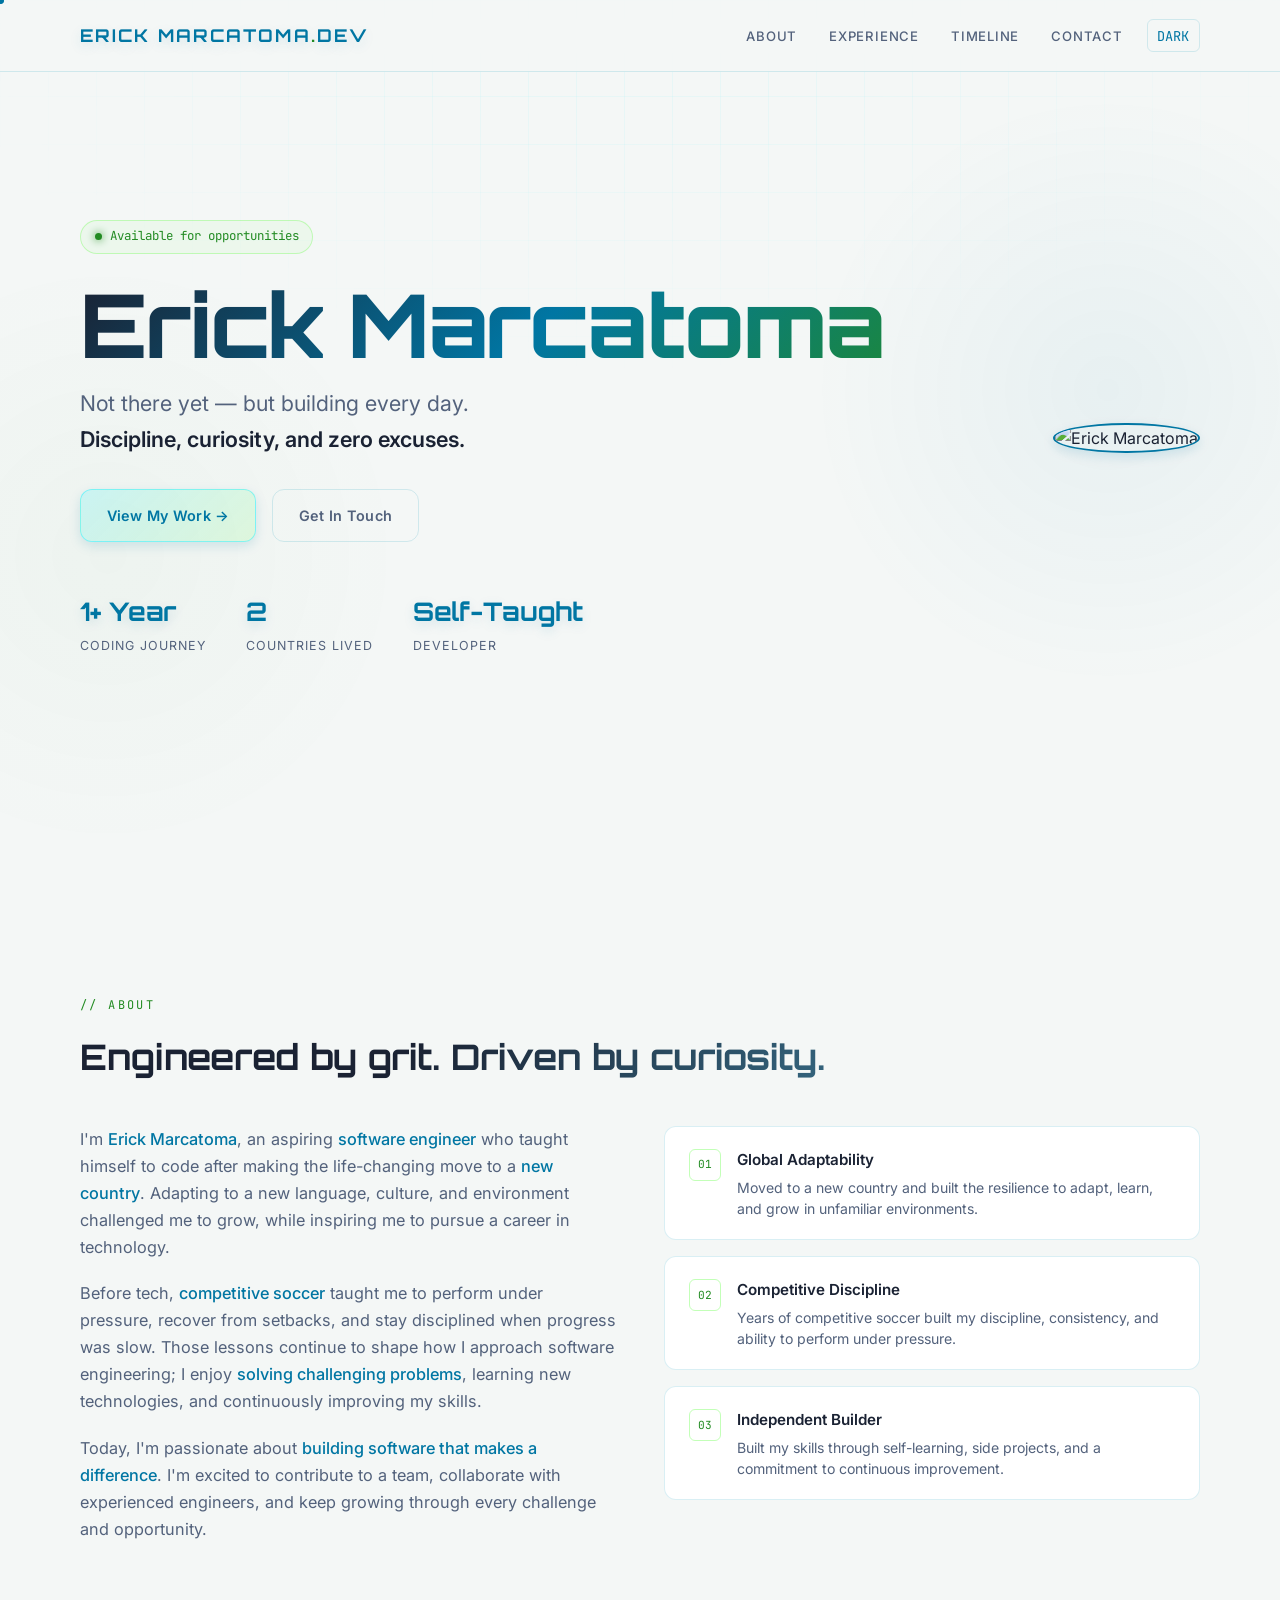
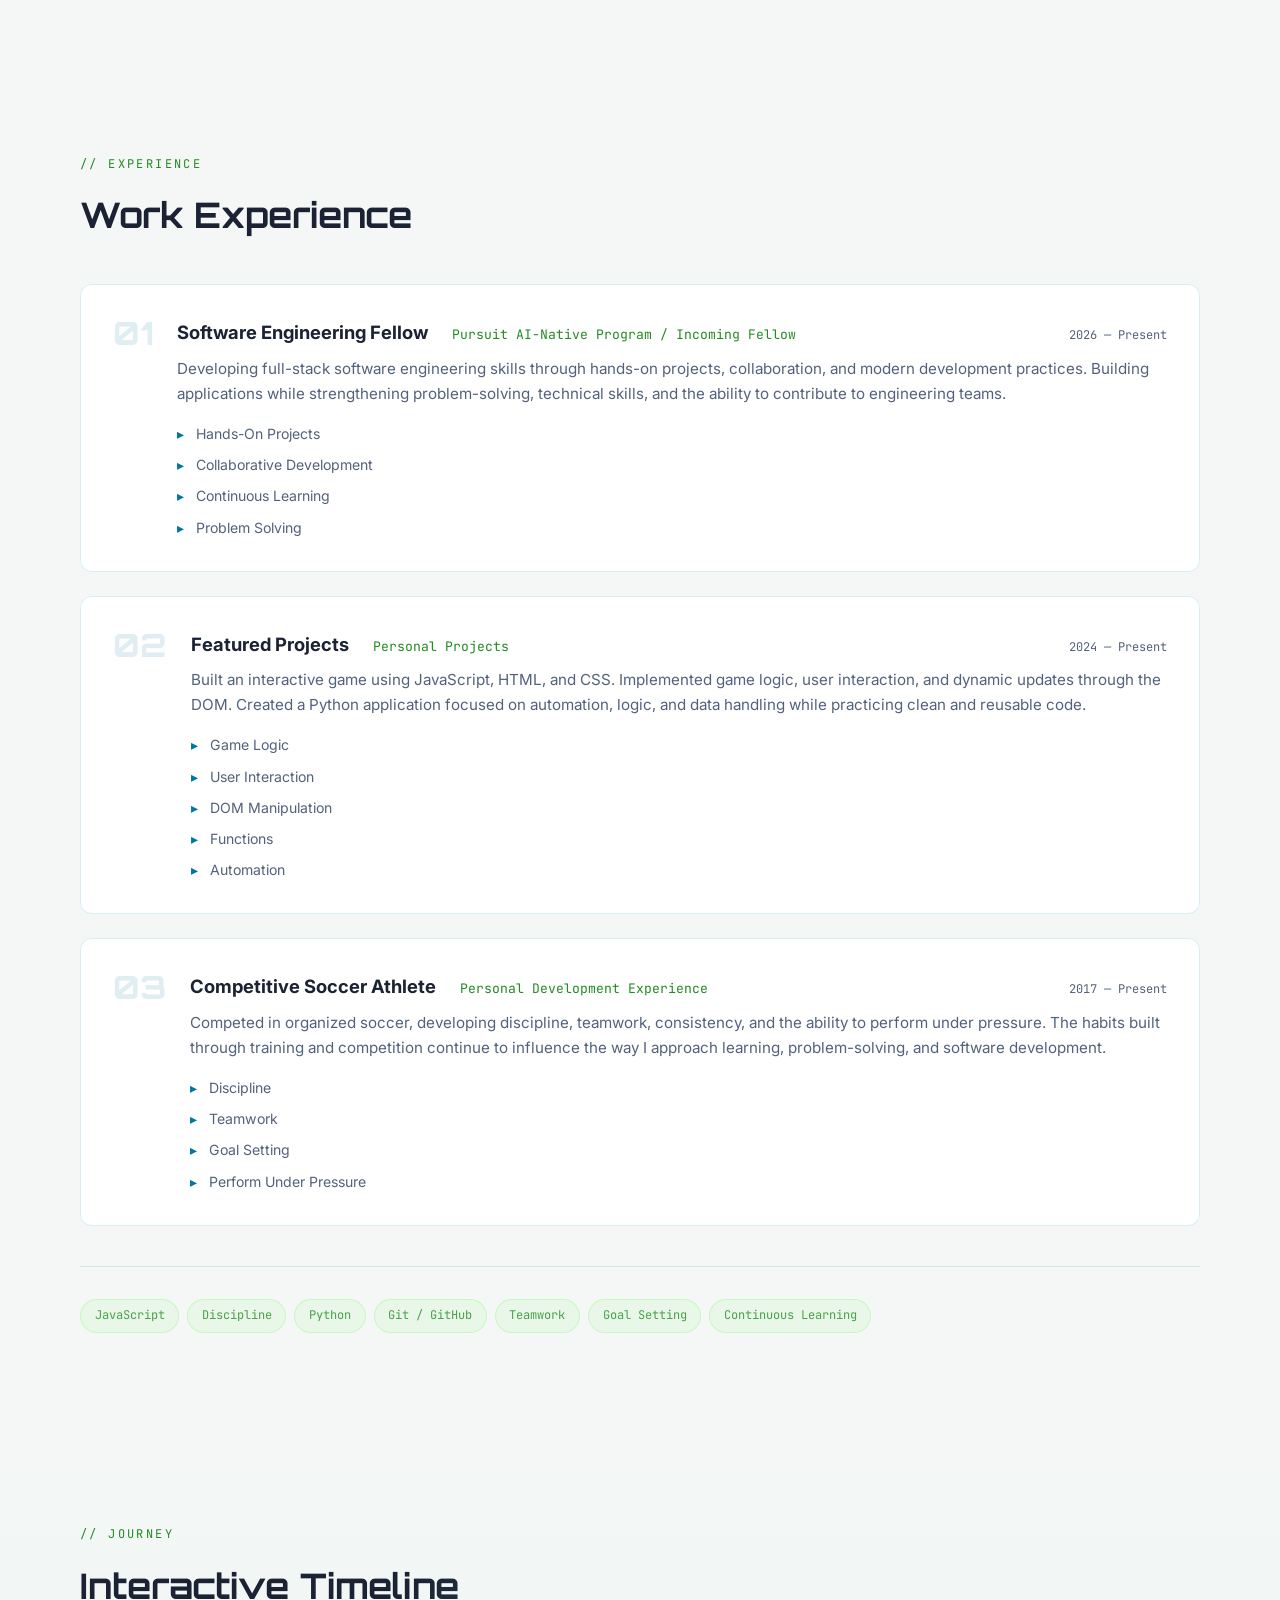
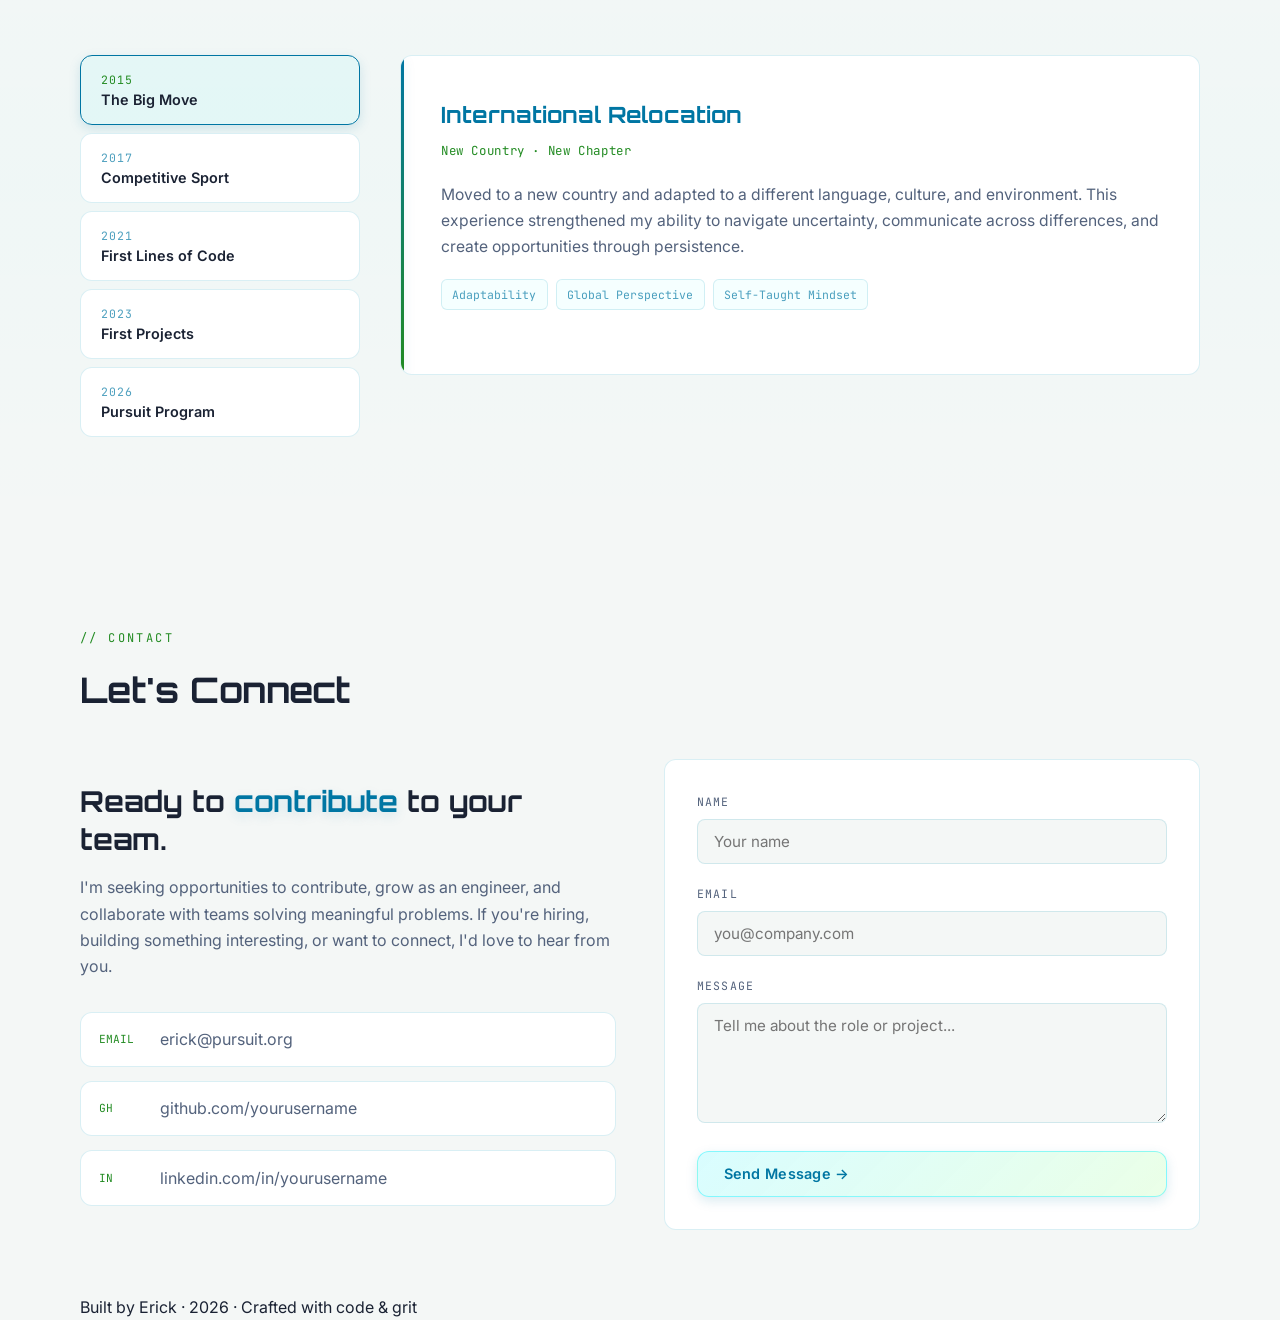
==== index.html @ 4af1c87d "rename to index.html" ====
<!DOCTYPE html>
<html lang="en">
<head>
  <meta charset="UTF-8" />
  <meta name="viewport" content="width=device-width, initial-scale=1.0" />
  <meta name="description" content="Erick — Software Engineer. Self-taught builder with grit, discipline, and day-one impact." />
  <title>Erick Marcatoma | Aspiring Software Engineer</title>
  <link rel="preconnect" href="https://fonts.googleapis.com" />
  <link rel="preconnect" href="https://fonts.gstatic.com" crossorigin />
  <link href="https://fonts.googleapis.com/css2?family=Inter:wght@300;400;500;600;700&family=Orbitron:wght@500;600;700;800&family=JetBrains+Mono:wght@400;500&display=swap" rel="stylesheet" />
  <style>
    :root {
      /* Dark Theme Variables (Default) */
      --bg: #06080f;
      --bg-elevated: #0c1019;
      --bg-card: #0f1522;
      --border: rgba(0, 240, 255, 0.12);
      --cyan: #00f0ff;
      --green: #39ff14;
      --cyan-dim: rgba(0, 240, 255, 0.55);
      --green-dim: rgba(57, 255, 20, 0.45);
      --text: #e6edf7;
      --text-muted: #8892b0;
      --glow-cyan: 0 0 24px rgba(0, 240, 255, 0.35);
      --glow-green: 0 0 24px rgba(57, 255, 20, 0.25);
      --grid-opacity: 0.03;
      --scanline-opacity: 0.015;
      
      --font-display: "Orbitron", sans-serif;
      --font-body: "Inter", system-ui, sans-serif;
      --font-mono: "JetBrains Mono", monospace;
      --nav-h: 72px;
      --radius: 12px;
      --transition: 0.35s cubic-bezier(0.4, 0, 0.2, 1);
    }

    /* Light Theme Modifiers */
    [data-theme="light"] {
      --bg: #f4f7f6;
      --bg-elevated: #e9eff1;
      --bg-card: #ffffff;
      --border: rgba(0, 150, 180, 0.15);
      --cyan: #0076a3;
      --green: #228b22;
      --cyan-dim: rgba(0, 118, 163, 0.7);
      --green-dim: rgba(34, 139, 34, 0.8);
      --text: #1a2233;
      --text-muted: #53627c;
      --glow-cyan: 0 4px 12px rgba(0, 118, 163, 0.15);
      --glow-green: 0 4px 12px rgba(34, 139, 34, 0.15);
      --grid-opacity: 0.05;
      --scanline-opacity: 0.005;
    }

    *, *::before, *::after { box-sizing: border-box; margin: 0; padding: 0; }
    html { scroll-behavior: smooth; scroll-padding-top: var(--nav-h); }

    body {
      font-family: var(--font-body);
      background: var(--bg);
      color: var(--text);
      line-height: 1.65;
      overflow-x: hidden;
      transition: background var(--transition), color var(--transition);
    }

    /* Grid background */
    body::before {
      content: "";
      position: fixed;
      inset: 0;
      background-image:
        linear-gradient(rgba(0, 240, 255, var(--grid-opacity)) 1px, transparent 1px),
        linear-gradient(90deg, rgba(0, 240, 255, var(--grid-opacity)) 1px, transparent 1px);
      background-size: 48px 48px;
      mask-image: radial-gradient(ellipse 80% 60% at 50% 0%, black 20%, transparent 70%);
      pointer-events: none;
      z-index: 0;
    }

    .scanline {
      position: fixed;
      inset: 0;
      background: repeating-linear-gradient(
        0deg,
        transparent,
        transparent 2px,
        rgba(0, 240, 255, var(--scanline-opacity)) 2px,
        rgba(0, 240, 255, var(--scanline-opacity)) 4px
      );
      pointer-events: none;
      z-index: 9999;
      opacity: 0.4;
    }

    a { color: var(--cyan); text-decoration: none; transition: color var(--transition), text-shadow var(--transition); }
    a:hover { color: var(--green); text-shadow: var(--glow-green); }

    .container {
      width: min(1120px, 92vw);
      margin: 0 auto;
      position: relative;
      z-index: 1;
    }

    /* Nav */
    nav {
      position: fixed;
      top: 0;
      left: 0;
      right: 0;
      height: var(--nav-h);
      display: flex;
      align-items: center;
      z-index: 100;
      background: rgba(6, 8, 15, 0.82);
      backdrop-filter: blur(16px);
      border-bottom: 1px solid var(--border);
      transition: background var(--transition), border-color var(--transition);
    }
    
    [data-theme="light"] nav {
      background: rgba(244, 247, 246, 0.85);
    }

    .nav-inner {
      width: min(1120px, 92vw);
      margin: 0 auto;
      display: flex;
      align-items: center;
      justify-content: space-between;
      gap: 1rem;
    }

    .logo {
      font-family: var(--font-display);
      font-weight: 700;
      font-size: 1.1rem;
      letter-spacing: 0.12em;
      color: var(--cyan);
      text-shadow: var(--glow-cyan);
    }

    .logo span { color: var(--green); }

    .nav-actions {
      display: flex;
      align-items: center;
      gap: 1.5rem;
      margin-left: auto;
    }

    .nav-links {
      display: flex;
      gap: 2rem;
      list-style: none;
    }

    .nav-links a {
      font-size: 0.82rem;
      font-weight: 500;
      letter-spacing: 0.06em;
      text-transform: uppercase;
      color: var(--text-muted);
      transition: color var(--transition), text-shadow var(--transition);
    }

    .nav-links a:hover,
    .nav-links a.active { color: var(--cyan); text-shadow: var(--glow-cyan); }

    /* Theme Switcher Styles */
    .theme-toggle {
      background: none;
      border: 1px solid var(--border);
      color: var(--cyan);
      padding: 0.4rem 0.6rem;
      border-radius: 6px;
      cursor: pointer;
      font-family: var(--font-mono);
      font-size: 0.85rem;
      transition: all var(--transition);
      display: inline-flex;
      align-items: center;
      justify-content: center;
    }
    .theme-toggle:hover {
      border-color: var(--cyan);
      box-shadow: var(--glow-cyan);
    }

    .nav-toggle {
      display: none;
      background: none;
      border: 1px solid var(--border);
      color: var(--cyan);
      padding: 0.4rem 0.6rem;
      border-radius: 6px;
      cursor: pointer;
      font-family: var(--font-mono);
    }

    /* Sections */
    section { padding: 6rem 0; }

    .section-label {
      font-family: var(--font-mono);
      font-size: 0.75rem;
      letter-spacing: 0.2em;
      text-transform: uppercase;
      color: var(--green);
      margin-bottom: 0.75rem;
    }

    .section-title {
      font-family: var(--font-display);
      font-size: clamp(1.6rem, 4vw, 2.2rem);
      font-weight: 700;
      margin-bottom: 2.5rem;
      background: linear-gradient(135deg, var(--text) 30%, var(--cyan-dim));
      -webkit-background-clip: text;
      -webkit-text-fill-color: transparent;
      background-clip: text;
    }

    .reveal {
      opacity: 0;
      transform: translateY(28px);
      transition: opacity 0.7s ease, transform 0.7s ease;
    }

    .reveal.visible {
      opacity: 1;
      transform: translateY(0);
    }

    /* Hero Layout Styles */
    .hero-layout {
      display: grid;
      grid-template-columns: 1fr auto;
      gap: 3rem;
      align-items: center;
      width: 100%;
    }

    .hero-image img {
      width: 280px;
      height: 280px;
      object-fit: cover;
      border-radius: 50%;
      border: 2px solid var(--cyan);
      box-shadow: var(--glow-cyan);
    }

    /* Hero Background & Glow Elements */
    #hero {
      min-height: 100vh;
      display: flex;
      align-items: center;
      padding-top: var(--nav-h);
      position: relative;
    }

    .hero-glow {
      position: absolute;
      width: 600px;
      height: 600px;
      border-radius: 50%;
      background: radial-gradient(circle, rgba(0, 240, 255, 0.08) 0%, transparent 70%);
      top: 10%;
      right: -10%;
      animation: pulse-glow 6s ease-in-out infinite;
      pointer-events: none;
    }

    [data-theme="light"] .hero-glow {
      background: radial-gradient(circle, rgba(0, 118, 163, 0.05) 0%, transparent 70%);
    }

    .hero-glow.green {
      background: radial-gradient(circle, rgba(57, 255, 20, 0.05) 0%, transparent 70%);
      top: auto;
      bottom: 5%;
      left: -15%;
      right: auto;
      animation-delay: -3s;
    }

    [data-theme="light"] .hero-glow.green {
      background: radial-gradient(circle, rgba(34, 139, 34, 0.03) 0%, transparent 70%);
    }

    @keyframes pulse-glow {
      0%, 100% { transform: scale(1); opacity: 0.6; }
      50% { transform: scale(1.08); opacity: 1; }
    }

    .hero-status {
      display: inline-flex;
      align-items: center;
      gap: 0.5rem;
      font-family: var(--font-mono);
      font-size: 0.78rem;
      color: var(--green);
      border: 1px solid rgba(57, 255, 20, 0.25);
      padding: 0.35rem 0.85rem;
      border-radius: 999px;
      margin-bottom: 1.5rem;
      background: rgba(57, 255, 20, 0.04);
    }

    .hero-status::before {
      content: "";
      width: 7px;
      height: 7px;
      border-radius: 50%;
      background: var(--green);
      box-shadow: 0 0 8px var(--green);
      animation: blink 2s ease-in-out infinite;
    }

    @keyframes blink {
      0%, 100% { opacity: 1; }
      50% { opacity: 0.35; }
    }

    .hero-name {
      font-family: var(--font-display);
      font-size: clamp(3rem, 10vw, 5.5rem);
      font-weight: 800;
      line-height: 1.05;
      letter-spacing: -0.02em;
      margin-bottom: 1rem;
    }

    .hero-name .line {
      display: block;
      background: linear-gradient(135deg, var(--text) 0%, var(--cyan) 50%, var(--green) 100%);
      -webkit-background-clip: text;
      -webkit-text-fill-color: transparent;
      background-clip: text;
    }

    .hero-tagline {
      font-size: clamp(1.05rem, 2.5vw, 1.35rem);
      color: var(--text-muted);
      max-width: 540px;
      margin-bottom: 2rem;
    }

    .hero-tagline strong {
      color: var(--text);
      font-weight: 600;
    }

    .hero-cta {
      display: flex;
      flex-wrap: wrap;
      gap: 1rem;
      margin-bottom: 3rem;
    }

    .btn {
      display: inline-flex;
      align-items: center;
      gap: 0.5rem;
      padding: 0.85rem 1.6rem;
      border-radius: var(--radius);
      font-weight: 600;
      font-size: 0.9rem;
      letter-spacing: 0.02em;
      cursor: pointer;
      transition: all var(--transition);
      border: none;
      font-family: var(--font-body);
    }

    .btn-primary {
      background: linear-gradient(135deg, rgba(0, 240, 255, 0.15), rgba(57, 255, 20, 0.1));
      color: var(--cyan);
      border: 1px solid rgba(0, 240, 255, 0.4);
      box-shadow: var(--glow-cyan);
    }

    .btn-primary:hover {
      background: linear-gradient(135deg, rgba(0, 240, 255, 0.25), rgba(57, 255, 20, 0.15));
      transform: translateY(-2px);
      color: var(--green);
    }

    .btn-ghost {
      background: transparent;
      color: var(--text-muted);
      border: 1px solid var(--border);
    }

    .btn-ghost:hover {
      border-color: var(--cyan-dim);
      color: var(--cyan);
    }

    .hero-stats {
      display: flex;
      flex-wrap: wrap;
      gap: 2.5rem;
    }

    .stat-value {
      font-family: var(--font-display);
      font-size: 1.6rem;
      font-weight: 700;
      color: var(--cyan);
      text-shadow: var(--glow-cyan);
    }

    .stat-label {
      font-size: 0.78rem;
      color: var(--text-muted);
      text-transform: uppercase;
      letter-spacing: 0.08em;
      margin-top: 0.2rem;
    }

    /* About */
    .about-grid {
      display: grid;
      grid-template-columns: 1fr 1fr;
      gap: 3rem;
      align-items: start;
    }

    .about-text p {
      color: var(--text-muted);
      margin-bottom: 1.25rem;
      font-size: 1.02rem;
    }

    .about-text p em {
      color: var(--cyan);
      font-style: normal;
      font-weight: 500;
    }

    .pillars {
      display: flex;
      flex-direction: column;
      gap: 1rem;
    }

    .pillar {
      background: var(--bg-card);
      border: 1px solid var(--border);
      border-radius: var(--radius);
      padding: 1.25rem 1.5rem;
      display: flex;
      gap: 1rem;
      align-items: flex-start;
      transition: background var(--transition), border-color var(--transition), box-shadow var(--transition), transform var(--transition);
    }

    .pillar:hover {
      border-color: rgba(0, 240, 255, 0.35);
      box-shadow: var(--glow-cyan);
      transform: translateX(4px);
    }

    [data-theme="light"] .pillar:hover {
      border-color: var(--cyan);
    }

    .pillar-icon {
      font-family: var(--font-mono);
      font-size: 0.7rem;
      color: var(--green);
      border: 1px solid rgba(57, 255, 20, 0.3);
      padding: 0.35rem 0.5rem;
      border-radius: 6px;
      flex-shrink: 0;
      margin-top: 2px;
    }

    .pillar h3 {
      font-size: 0.95rem;
      font-weight: 600;
      margin-bottom: 0.3rem;
      color: var(--text);
    }

    .pillar p {
      font-size: 0.88rem;
      color: var(--text-muted);
      line-height: 1.5;
    }

    /* Work */
    .work-grid {
      display: grid;
      gap: 1.5rem;
    }

    .work-card {
      background: var(--bg-card);
      border: 1px solid var(--border);
      border-radius: var(--radius);
      padding: 2rem;
      display: grid;
      grid-template-columns: auto 1fr;
      gap: 1.5rem;
      transition: background var(--transition), border-color var(--transition), box-shadow var(--transition);
    }

    .work-card:hover {
      border-color: rgba(57, 255, 20, 0.3);
      box-shadow: var(--glow-green);
    }
    
    [data-theme="light"] .work-card:hover {
      border-color: var(--green);
    }

    .work-index {
      font-family: var(--font-display);
      font-size: 2rem;
      font-weight: 800;
      color: rgba(0, 240, 255, 0.15);
      line-height: 1;
      user-select: none;
    }
    [data-theme="light"] .work-index {
      color: rgba(0, 118, 163, 0.12);
    }

    .work-header {
      display: flex;
      flex-wrap: wrap;
      align-items: baseline;
      gap: 0.75rem 1.5rem;
      margin-bottom: 0.5rem;
    }

    .work-header h3 {
      font-size: 1.15rem;
      font-weight: 700;
    }

    .work-company {
      font-family: var(--font-mono);
      font-size: 0.82rem;
      color: var(--green);
    }

    .work-period {
      font-family: var(--font-mono);
      font-size: 0.75rem;
      color: var(--text-muted);
      margin-left: auto;
    }

    .work-desc {
      color: var(--text-muted);
      font-size: 0.95rem;
      margin-bottom: 1rem;
    }

    .work-highlights {
      list-style: none;
      display: flex;
      flex-direction: column;
      gap: 0.5rem;
    }

    .work-highlights li {
      font-size: 0.88rem;
      color: var(--text-muted);
      padding-left: 1.2rem;
      position: relative;
    }

    .work-highlights li::before {
      content: "▸";
      position: absolute;
      left: 0;
      color: var(--cyan);
    }

    .skills-row {
      display: flex;
      flex-wrap: wrap;
      gap: 0.5rem;
      margin-top: 2.5rem;
      padding-top: 2rem;
      border-top: 1px solid var(--border);
    }

    .skill-chip {
      font-family: var(--font-mono);
      font-size: 0.75rem;
      padding: 0.4rem 0.85rem;
      border-radius: 999px;
      background: rgba(57, 255, 20, 0.06);
      border: 1px solid rgba(57, 255, 20, 0.2);
      color: var(--green-dim);
      transition: all var(--transition);
    }

    .skill-chip:hover {
      border-color: var(--green);
      color: var(--green);
      box-shadow: var(--glow-green);
    }
    
    /* Timeline */
    #timeline { background: linear-gradient(180deg, transparent, rgba(0, 240, 255, 0.02), transparent); }

    .timeline-wrapper {
      display: grid;
      grid-template-columns: 280px 1fr;
      gap: 2.5rem;
      align-items: start;
    }

    .timeline-nav {
      position: sticky;
      top: calc(var(--nav-h) + 2rem);
      display: flex;
      flex-direction: column;
      gap: 0.5rem;
    }

    .timeline-btn {
      background: var(--bg-card);
      border: 1px solid var(--border);
      border-radius: var(--radius);
      padding: 1rem 1.25rem;
      text-align: left;
      cursor: pointer;
      transition: all var(--transition);
      color: var(--text-muted);
      font-family: var(--font-body);
    }

    .timeline-btn .year {
      font-family: var(--font-mono);
      font-size: 0.72rem;
      color: var(--cyan-dim);
      letter-spacing: 0.1em;
      display: block;
      margin-bottom: 0.25rem;
    }

    .timeline-btn .label {
      font-size: 0.9rem;
      font-weight: 600;
      color: var(--text);
    }

    .timeline-btn:hover,
    .timeline-btn.active {
      border-color: rgba(0, 240, 255, 0.45);
      background: rgba(0, 240, 255, 0.05);
      box-shadow: var(--glow-cyan);
    }

    [data-theme="light"] .timeline-btn:hover,
    [data-theme="light"] .timeline-btn.active {
      border-color: var(--cyan);
    }

    .timeline-btn.active .year { color: var(--green); }

    .timeline-panel {
      background: var(--bg-card);
      border: 1px solid var(--border);
      border-radius: var(--radius);
      padding: 2.5rem;
      min-height: 320px;
      position: relative;
      overflow: hidden;
      transition: background var(--transition), border-color var(--transition);
    }

    .timeline-panel::before {
      content: "";
      position: absolute;
      top: 0;
      left: 0;
      width: 3px;
      height: 100%;
      background: linear-gradient(180deg, var(--cyan), var(--green));
      box-shadow: var(--glow-cyan);
    }

    .timeline-content {
      display: none;
      animation: fadeSlide 0.45s ease;
    }

    .timeline-content.active { display: block; }

    @keyframes fadeSlide {
      from { opacity: 0; transform: translateX(12px); }
      to { opacity: 1; transform: translateX(0); }
    }

    .timeline-content h3 {
      font-family: var(--font-display);
      font-size: 1.4rem;
      margin-bottom: 0.5rem;
      color: var(--cyan);
    }

    .timeline-content .meta {
      font-family: var(--font-mono);
      font-size: 0.78rem;
      color: var(--green);
      margin-bottom: 1.25rem;
      letter-spacing: 0.05em;
    }

    .timeline-content p {
      color: var(--text-muted);
      margin-bottom: 1rem;
      font-size: 0.98rem;
    }

    .timeline-tags {
      display: flex;
      flex-wrap: wrap;
      gap: 0.5rem;
      margin-top: 1.25rem;
    }

    .tag {
      font-family: var(--font-mono);
      font-size: 0.72rem;
      padding: 0.3rem 0.65rem;
      border-radius: 6px;
      border: 1px solid var(--border);
      color: var(--cyan-dim);
      background: rgba(0, 240, 255, 0.04);
      transition: background var(--transition), border-color var(--transition);
    }

    /* Contact */
    #contact {
      padding-bottom: 4rem;
    }

    .contact-grid {
      display: grid;
      grid-template-columns: 1fr 1fr;
      gap: 3rem;
      align-items: center;
    }

    .contact-text h3 {
      font-family: var(--font-display);
      font-size: 1.8rem;
      margin-bottom: 1rem;
      line-height: 1.3;
    }

    .contact-text h3 span {
      color: var(--cyan);
      text-shadow: var(--glow-cyan);
    }

    .contact-text p {
      color: var(--text-muted);
      margin-bottom: 2rem;
      font-size: 1rem;
    }

    .contact-links {
      display: flex;
      flex-direction: column;
      gap: 0.85rem;
    }

    .contact-link {
      display: flex;
      align-items: center;
      gap: 0.85rem;
      padding: 0.85rem 1.1rem;
      background: var(--bg-card);
      border: 1px solid var(--border);
      border-radius: var(--radius);
      color: var(--text-muted);
      transition: all var(--transition);
    }

    .contact-link:hover {
      border-color: rgba(0, 240, 255, 0.35);
      color: var(--cyan);
      transform: translateX(4px);
    }

    [data-theme="light"] .contact-link:hover {
      border-color: var(--cyan);
    }

    .contact-link .icon {
      font-family: var(--font-mono);
      font-size: 0.7rem;
      color: var(--green);
      min-width: 3rem;
    }

    .contact-form {
      background: var(--bg-card);
      border: 1px solid var(--border);
      border-radius: var(--radius);
      padding: 2rem;
      transition: background var(--transition), border-color var(--transition);
    }

    .form-group {
      margin-bottom: 1.25rem;
    }

    .form-group label {
      display: block;
      font-family: var(--font-mono);
      font-size: 0.72rem;
      letter-spacing: 0.1em;
      text-transform: uppercase;
      color: var(--text-muted);
      margin-bottom: 0.5rem;
    }

    .form-group input,
    .form-group textarea {
      width: 100%;
      background: var(--bg);
      border: 1px solid var(--border);
      border-radius: 8px;
      padding: 0.75rem 1rem;
      color: var(--text);
      font-family: var(--font-body);
      font-size: 0.95rem;
      transition: border-color var(--transition), box-shadow var(--transition), background var(--transition);
      outline: none;
    }

    .form-group input:focus,
    .form-group textarea:focus {
      border-color: rgba(0, 240, 255, 0.45);
      box-shadow: 0 0 0 3px rgba(0, 240, 255, 0.08);
    }

    [data-theme="light"] .form-group input:focus,
    [data-theme="light"] .form-group textarea:focus {
      border-color: var(--cyan);
    }

    .form-group textarea { resize: vertical; min-height: 120px; }

    .form-success {
      display: none;
      margin-top: 1rem;
      font-family: var(--font-mono);
      font-size: 0.82rem;
      color: var(--green);
    }

    .form-success.show { display: block; }

    /* Typewriter Cursor Styles */
    .cursor {
      color: var(--cyan);
      animation: blink 0.8s infinite;
      font-weight: 300;
    }

    /* Responsive Styles */
    @media (max-width: 900px) {
      .hero-layout { grid-template-columns: 1fr; }
      .hero-image { display: none; }
      
      .about-grid,
      .timeline-wrapper,
      .contact-grid { grid-template-columns: 1fr; }

      .timeline-nav {
        position: static;
        flex-direction: row;
        overflow-x: auto;
        padding-bottom: 0.5rem;
      }

      .timeline-btn { min-width: 160px; flex-shrink: 0; }

      .work-period { margin-left: 0; width: 100%; }

      .nav-links {
        display: none;
        position: absolute;
        top: var(--nav-h);
        left: 0;
        right: 0;
        flex-direction: column;
        background: rgba(6, 8, 15, 0.97);
        padding: 1.5rem 2rem;
        gap: 1.25rem;
        border-bottom: 1px solid var(--border);
      }
      
      [data-theme="light"] .nav-links {
        background: rgba(244, 247, 246, 0.98);
      }

      .nav-links.open { display: flex; }

      .nav-toggle { display: block; }
    }

    @media (max-width: 600px) {
      .work-card { grid-template-columns: 1fr; }
      .work-index { font-size: 1.2rem; }
      section { padding: 4rem 0; }
    }
  </style>
</head>
<body>
  <div class="scanline" aria-hidden="true"></div>

  <nav>
    <div class="nav-inner">
      <a href="#hero" class="logo">ERICK MARCATOMA<span>.</span>DEV</a>
      <div class="nav-actions">
        <ul class="nav-links" id="navLinks">
          <li><a href="#about">About</a></li>
          <li><a href="#work">Experience</a></li>
          <li><a href="#timeline">Timeline</a></li>
          <li><a href="#contact">Contact</a></li>
        </ul>
        <!-- Theme Toggle Switcher Box -->
        <button class="theme-toggle" id="themeToggle" aria-label="Switch UI Theme">
          <span class="theme-icon">LIGHT</span>
        </button>
        <button class="nav-toggle" aria-label="Toggle menu" id="navToggle">≡</button>
      </div>
    </div>
  </nav>

  <main>
    <!-- Hero -->
    <section id="hero">
      <div class="hero-glow" aria-hidden="true"></div>
      <div class="hero-glow green" aria-hidden="true"></div>
      <div class="container">
        <div class="hero-layout">
          <div class="reveal">
            <div class="hero-status">Available for opportunities</div>
            <h1 class="hero-name">
              <span class="line">Erick Marcatoma</span>
            </h1>
            <p class="hero-tagline">
              Not there yet — but building every day.
              <strong>Discipline, curiosity, and zero excuses.</strong>
            </p>
            <div class="hero-cta">
              <a href="#work" class="btn btn-primary">View My Work →</a>
              <a href="#contact" class="btn btn-ghost">Get In Touch</a>
            </div>
            <div class="hero-stats">
              <div>
                <div class="stat-value">1+ Year</div>
                <div class="stat-label">Coding Journey</div>
              </div>
              <div>
                <div class="stat-value">2</div>
                <div class="stat-label">Countries Lived</div>
              </div>
              <div>
                <div class="stat-value">Self-Taught</div>
                <div class="stat-label">Developer</div>
              </div>
            </div>
          </div>
          <div class="hero-image reveal">
            <img src="shelby-2021.jpg" alt="Erick Marcatoma" />
          </div>
        </div>
      </div>
    </section>

    <!-- About -->
    <section id="about">
      <div class="container">
        <div class="reveal">
          <p class="section-label">// about</p>
          <h2 class="section-title">Engineered by grit. Driven by curiosity.</h2>
        </div>
        <div class="about-grid">
          <div class="about-text reveal">
            <p>
              I'm <em>Erick Marcatoma</em>, an aspiring <em>software engineer</em> who taught himself
              to code after making the life-changing move to a <em>new country</em>. Adapting to a new language,
              culture, and environment challenged me to grow, while inspiring me to pursue a career 
              in technology.
              
            </p>
            <p>
              Before tech, <em>competitive soccer</em> taught me to perform under pressure, recover from
              setbacks, and stay disciplined when progress was slow. Those lessons continue to shape how I 
              approach software engineering; I enjoy <em>solving challenging problems</em>, learning new 
              technologies, and continuously improving my skills.
            </p>
            <p>
              Today, I'm passionate about <em>building software that makes a difference</em>. I'm excited
              to contribute to a team, collaborate with experienced engineers, and keep growing through every 
              challenge and opportunity.
            </p>
          </div>
          <div class="pillars reveal">
            <div class="pillar">
              <span class="pillar-icon">01</span>
              <div>
                <h3>Global Adaptability</h3>
                <p>Moved to a new country and built the resilience to adapt, learn, and grow in unfamiliar environments.</p>
              </div>
            </div>
            <div class="pillar">
              <span class="pillar-icon">02</span>
              <div>
                <h3>Competitive Discipline</h3>
                <p>Years of competitive soccer built my discipline, consistency, and ability to perform under pressure.</p>
              </div>
            </div>
            <div class="pillar">
              <span class="pillar-icon">03</span>
              <div>
                <h3>Independent Builder</h3>
                <p>Built my skills through self-learning, side projects, and a commitment to continuous improvement.</p>
              </div>
            </div>
          </div>
        </div>
      </div>
    </section>

    <!-- Work Experience -->
    <section id="work">
      <div class="container">
        <div class="reveal">
          <p class="section-label">// experience</p>
          <h2 class="section-title">Work Experience</h2>
        </div>
        <div class="work-grid">
          <article class="work-card reveal">
            <div class="work-index">01</div>
            <div>
              <div class="work-header">
                <h3>Software Engineering Fellow</h3>
                <span class="work-company">Pursuit AI-Native Program / Incoming Fellow</span>
                <span class="work-period">2026 — Present</span>
              </div>
              <p class="work-desc">
                Developing full-stack software engineering skills through hands-on projects,
                 collaboration, and modern development practices. Building applications while
                 strengthening problem-solving, technical skills, and the ability to contribute to engineering teams.
              </p>
              <ul class="work-highlights">
                <li>Hands-On Projects</li>
                <li>Collaborative Development</li>
                <li>Continuous Learning</li>
                <li>Problem Solving</li>
              </ul>
            </div>
          </article>
          <article class="work-card reveal">
            <div class="work-index">02</div>
            <div>
              <div class="work-header">
                <h3>Featured Projects</h3>
                <span class="work-company">Personal Projects</span>
                <span class="work-period">2024 — Present</span>
              </div>
              <p class="work-desc">
                Built an interactive game using JavaScript, HTML, 
                and CSS. Implemented game logic, user interaction, and dynamic updates through the DOM.
                Created a Python application focused on automation, logic, and data handling while practicing 
                clean and reusable code.
              </p>
              <ul class="work-highlights">
                <li>Game Logic</li>
                <li>User Interaction</li>
                <li>DOM Manipulation</li>
                <li>Functions</li>
                <li>Automation</li>
              </ul>
            </div>
          </article>
          <article class="work-card reveal">
            <div class="work-index">03</div>
            <div>
              <div class="work-header">
                <h3>Competitive Soccer Athlete</h3>
                <span class="work-company">Personal Development Experience</span>
                <span class="work-period">2017 — Present</span>
              </div>
              <p class="work-desc">
                Competed in organized soccer, developing discipline, teamwork, consistency, and the ability
                 to perform under pressure. The habits built through training and competition continue to influence
                  the way I approach learning, problem-solving, and software development.
              </p>
              <ul class="work-highlights">
                <li>Discipline</li>
                <li>Teamwork</li>
                <li>Goal Setting</li>
                <li>Perform Under Pressure</li>
              </ul>
            </div>
          </article>
        </div>
        <div class="skills-row reveal">
          <span class="skill-chip">JavaScript</span>
          <span class="skill-chip">Discipline</span>
          <span class="skill-chip">Python</span>
          <span class="skill-chip">Git / GitHub</span>
          <span class="skill-chip">Teamwork</span>
          <span class="skill-chip">Goal Setting</span>
          <span class="skill-chip">Continuous Learning</span>
        </div>
      </div>
    </section>

    <!-- Timeline -->
    <section id="timeline">
      <div class="container">
        <div class="reveal">
          <p class="section-label">// journey</p>
          <h2 class="section-title">Interactive Timeline</h2>
        </div>
        <div class="timeline-wrapper reveal">
          <div class="timeline-nav" role="tablist" aria-label="Career timeline">
            <button class="timeline-btn active" role="tab" aria-selected="true" data-target="tl-1">
              <span class="year">2015</span>
              <span class="label">The Big Move</span>
            </button>
            <button class="timeline-btn" role="tab" aria-selected="false" data-target="tl-2">
              <span class="year">2017</span>
              <span class="label">Competitive Sport</span>
            </button>
            <button class="timeline-btn" role="tab" aria-selected="false" data-target="tl-3">
              <span class="year">2021</span>
              <span class="label">First Lines of Code</span>
            </button>
            <button class="timeline-btn" role="tab" aria-selected="false" data-target="tl-4">
              <span class="year">2023</span>
              <span class="label">First Projects</span>
            </button>
            <button class="timeline-btn" role="tab" aria-selected="false" data-target="tl-5">
              <span class="year">2026</span>
              <span class="label">Pursuit Program</span>
            </button>
          </div>

          <div class="timeline-panel" role="tabpanel">
            <div class="timeline-content active" id="tl-1">
              <h3>International Relocation</h3>
              <p class="meta">New Country · New Chapter</p>
              <p>
                Moved to a new country and adapted to a different 
                language, culture, and environment. This experience 
                strengthened my ability to navigate uncertainty, communicate 
                across differences, and create opportunities through persistence.
              </p>
              <div class="timeline-tags">
                <span class="tag">Adaptability</span>
                <span class="tag">Global Perspective</span>
                <span class="tag">Self-Taught Mindset</span>
              </div>
            </div>

            <div class="timeline-content" id="tl-2">
              <h3>Peak Performance Mindset</h3>
              <p class="meta">Competitive Athletics · Discipline & Growth</p>
              <p>
                Competing in organized soccer taught me that success comes from 
                consistency, preparation, and resilience. Every match demanded 
                teamwork, focus, and the ability to perform under pressure—qualities 
                I now apply to learning software engineering and building real-world solutions.
              </p>
              <div class="timeline-tags">
                <span class="tag">Discipline</span>
                <span class="tag">Pressure Performance</span>
                <span class="tag">Teamwork</span>
              </div>
            </div>

            <div class="timeline-content" id="tl-3">
              <h3>Self-Taught Developer</h3>
              <p class="meta">JavaScript · Python · Software Fundamentals</p>
              <p>
                Started learning to code through online resources, documentation, 
                and hands-on practice. Built projects, debugged challenges, and 
                continuously improved through iteration. Each bug became a learning 
                opportunity, and every project strengthened my problem-solving skills 
                and confidence as a developer.
              </p>
              <div class="timeline-tags">
                <span class="tag">Problem Solving</span>
                <span class="tag">JavaScript</span>
                <span class="tag">Python</span>
                <span class="tag">Git</span>
              </div>
            </div>

            <div class="timeline-content" id="tl-4">
              <h3>First Coding Projects</h3>
              <p class="meta">From Learning to Building · Code in Action</p>
              <p>
                Built my first programs using Python and JavaScript, transforming 
                concepts from tutorials into practical projects. Created a Python Rock 
                Paper Scissors game and a JavaScript Account Generator to strengthen my 
                understanding of logic, functions, user interaction, and debugging. Each 
                project helped me move from learning concepts to building with confidence.
              </p>
              <div class="timeline-tags">
                <span class="tag">Python</span>
                <span class="tag">JavaScript</span>
                <span class="tag">Web Fundamentals</span>
                <span class="tag">Version Control</span>
              </div>
            </div>

            <div class="timeline-content" id="tl-5">
              <h3>Pursuit Fellow</h3>
              <p class="meta">Present · Software Engineering · AI-Native Training</p>
              <p>
                Selected for Pursuit's AI-Native Software Engineering program, 
                where I continue developing my skills through collaborative projects, 
                modern development practices, and real-world problem solving. The program 
                is helping me grow as an engineer while learning how to build software in a 
                team environment.
              </p>
              <div class="timeline-tags">
                <span class="tag">Code Review</span>
                <span class="tag">GitHub</span>
                <span class="tag">Full-Stack</span>
                <span class="tag">AI Tools</span>
              </div>
            </div>
          </div>
        </div>
      </div>
    </section>

    <!-- Contact -->
    <section id="contact">
      <div class="container">
        <div class="reveal">
          <p class="section-label">// contact</p>
          <h2 class="section-title">Let's Connect</h2>
        </div>
        <div class="contact-grid">
          <div class="contact-text reveal">
            <h3>Ready to <span>contribute</span> to your team.</h3>
            <p>
              I'm seeking opportunities to contribute, grow as an engineer, 
              and collaborate with teams solving meaningful problems. If you're 
              hiring, building something interesting, or want to connect, I'd love 
              to hear from you.
            </p>
            <div class="contact-links">
              <a href="mailto:your.email@example.com" class="contact-link">
                <span class="icon">EMAIL</span>
                erick@pursuit.org
              </a>
              <a href="https://github.com/yourusername" target="_blank" rel="noopener noreferrer" class="contact-link">
                <span class="icon">GH</span>
                github.com/yourusername
              </a>
              <a href="https://linkedin.com/in/yourusername" target="_blank" rel="noopener noreferrer" class="contact-link">
                <span class="icon">IN</span>
                linkedin.com/in/yourusername
              </a>
            </div>
          </div>
          <form class="contact-form reveal" id="contactForm">
            <div class="form-group">
              <label for="name">Name</label>
              <input type="text" id="name" name="name" required placeholder="Your name" />
            </div>
            <div class="form-group">
              <label for="email">Email</label>
              <input type="email" id="email" name="email" required placeholder="you@company.com" />
            </div>
            <div class="form-group">
              <label for="message">Message</label>
              <textarea id="message" name="message" required placeholder="Tell me about the role or project..."></textarea>
            </div>
            <button type="submit" class="btn btn-primary" style="width:100%">Send Message →</button>
            <p class="form-success" id="formSuccess">✓ Message sent — I'll get back to you soon.</p>
          </form>
        </div>
      </div>
    </section>
  </main>

  <footer>
    <div class="container">
      <p>Built by <span>Erick</span> · <span id="year"></span> · Crafted with code & grit</p>
    </div>
  </footer>

  <script>
    // Theme Switch Logic
    const themeToggle = document.getElementById("themeToggle");
    const themeIcon = themeToggle.querySelector(".theme-icon");
    
    const savedTheme = localStorage.getItem("portfolio-theme");
    const systemPrefersLight = window.matchMedia("(prefers-color-scheme: light)").matches;
    
    const initialTheme = savedTheme || (systemPrefersLight ? "light" : "dark");
    setTheme(initialTheme);

    themeToggle.addEventListener("click", () => {
      const currentTheme = document.body.getAttribute("data-theme") || "dark";
      const newTheme = currentTheme === "dark" ? "light" : "dark";
      setTheme(newTheme);
    });

    function setTheme(theme) {
      if (theme === "light") {
        document.body.setAttribute("data-theme", "light");
        themeIcon.textContent = "DARK";
        localStorage.setItem("portfolio-theme", "light");
      } else {
        document.body.removeAttribute("data-theme");
        themeIcon.textContent = "LIGHT";
        localStorage.setItem("portfolio-theme", "dark");
      }
    }

    // Scroll reveal
    const revealEls = document.querySelectorAll(".reveal");
    const revealObserver = new IntersectionObserver(
      (entries) => {
        entries.forEach((entry, i) => {
          if (entry.isIntersecting) {
            setTimeout(() => entry.target.classList.add("visible"), i * 80);
            revealObserver.unobserve(entry.target);
          }
        });
      },
      { threshold: 0.12, rootMargin: "0px 0px -40px 0px" }
    );
    revealEls.forEach((el) => revealObserver.observe(el));

    // Timeline interaction
    const timelineBtns = document.querySelectorAll(".timeline-btn");
    const timelineContents = document.querySelectorAll(".timeline-content");

    timelineBtns.forEach((btn) => {
      btn.addEventListener("click", () => {
        const target = btn.dataset.target;
        timelineBtns.forEach((b) => {
          b.classList.remove("active");
          b.setAttribute("aria-selected", "false");
        });
        timelineContents.forEach((c) => c.classList.remove("active"));
        btn.classList.add("active");
        btn.setAttribute("aria-selected", "true");
        const panelElement = document.getElementById(target);
        if(panelElement) panelElement.classList.add("active");
      });
    });

    // Active nav link on scroll
    const sections = document.querySelectorAll("section[id]");
    const navAnchors = document.querySelectorAll(".nav-links a");

    const navObserver = new IntersectionObserver(
      (entries) => {
        entries.forEach((entry) => {
          if (entry.isIntersecting) {
            navAnchors.forEach((a) => {
              a.classList.toggle("active", a.getAttribute("href") === `#${entry.target.id}`);
            });
          }
        });
      },
      { threshold: 0.1, rootMargin: "-72px 0px -40% 0px" }
    );
    sections.forEach((s) => navObserver.observe(s));

    // Mobile nav toggle
    const navToggle = document.getElementById("navToggle");
    const navLinks = document.getElementById("navLinks");
    navToggle.addEventListener("click", () => navLinks.classList.toggle("open"));
    navLinks.querySelectorAll("a").forEach((a) => {
      a.addEventListener("click", () => navLinks.classList.remove("open"));
    });

    // Contact form
    document.getElementById("contactForm").addEventListener("submit", (e) => {
      e.preventDefault();
      document.getElementById("formSuccess").classList.add("show");
      e.target.reset();
      setTimeout(() => document.getElementById("formSuccess").classList.remove("show"), 4000);
    });

    // Footer year
    document.getElementById("year").textContent = new Date().getFullYear();

    // Typewriter Subsystem Initialization Logic
    const typingText = "Not there yet — but building every day.";
    const typingElement = document.querySelector(".hero-tagline");
    const staticPart = document.querySelector(".hero-tagline strong");

    const strongHTML = `<strong>Discipline, curiosity, and zero excuses.</strong>`;

    let i = 0;
    typingElement.innerHTML = '<span id="typed"></span><span class="cursor">|</span>' + staticPart.outerHTML;
    typingElement.innerHTML = '<span id="typed"></span><span class="cursor">|</span><br>' + strongHTML;

    function typeWriter() {
      if (i < typingText.length) {
        document.getElementById("typed").textContent += typingText.charAt(i);
        i++;
        setTimeout(typeWriter, 55);
      } else {
        document.querySelector(".cursor").style.display = "none";
      }
    }

    typeWriter();

    // Mouse Trail Effect
    const trail = [];
    const trailLength = 6;

    for (let i = 0; i < trailLength; i++) {
      const dot = document.createElement("div");
      dot.style.cssText = `
        position: fixed;
        width: ${8 - i * 0.5}px;
        height: ${8 - i * 0.5}px;
        border-radius: 50%;
        background: var(--cyan);
        pointer-events: none;
        z-index: 9998;
        opacity: ${1 - i / trailLength};
        transition: transform 0.1s ease;
      `;
      document.body.appendChild(dot);
      trail.push({ el: dot, x: 0, y: 0 });
    }

    let mouseX = 0, mouseY = 0;

    document.addEventListener("mousemove", (e) => {
      mouseX = e.clientX;
      mouseY = e.clientY;
    });

    function animateTrail() {
      let x = mouseX, y = mouseY;
      trail.forEach((dot, i) => {
        const prev = trail[i - 1] || { x: mouseX, y: mouseY };
        dot.x += (prev.x - dot.x) * 0.35;
        dot.y += (prev.y - dot.y) * 0.35;
        dot.el.style.left = dot.x - 4 + "px";
        dot.el.style.top = dot.y - 4 + "px";
      });
      requestAnimationFrame(animateTrail);
    }

    animateTrail();
  </script>
</body>
</html>
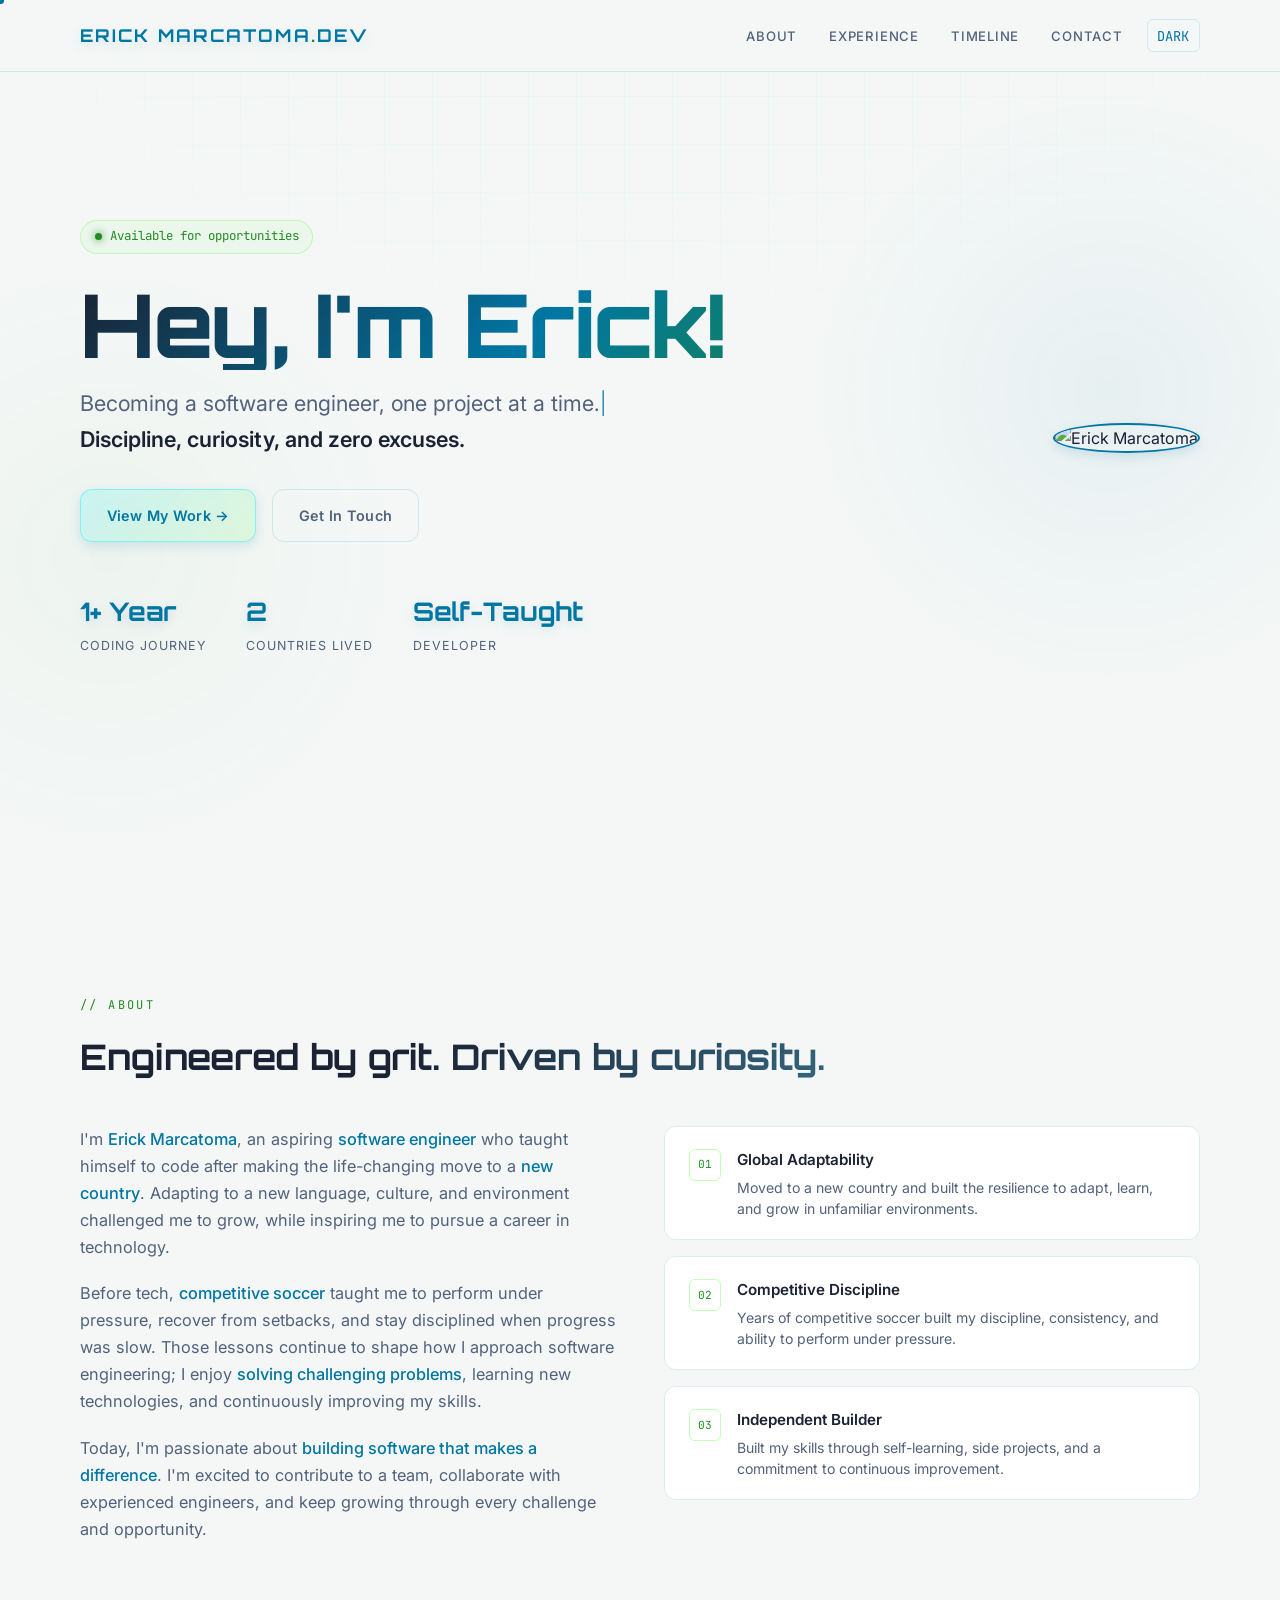
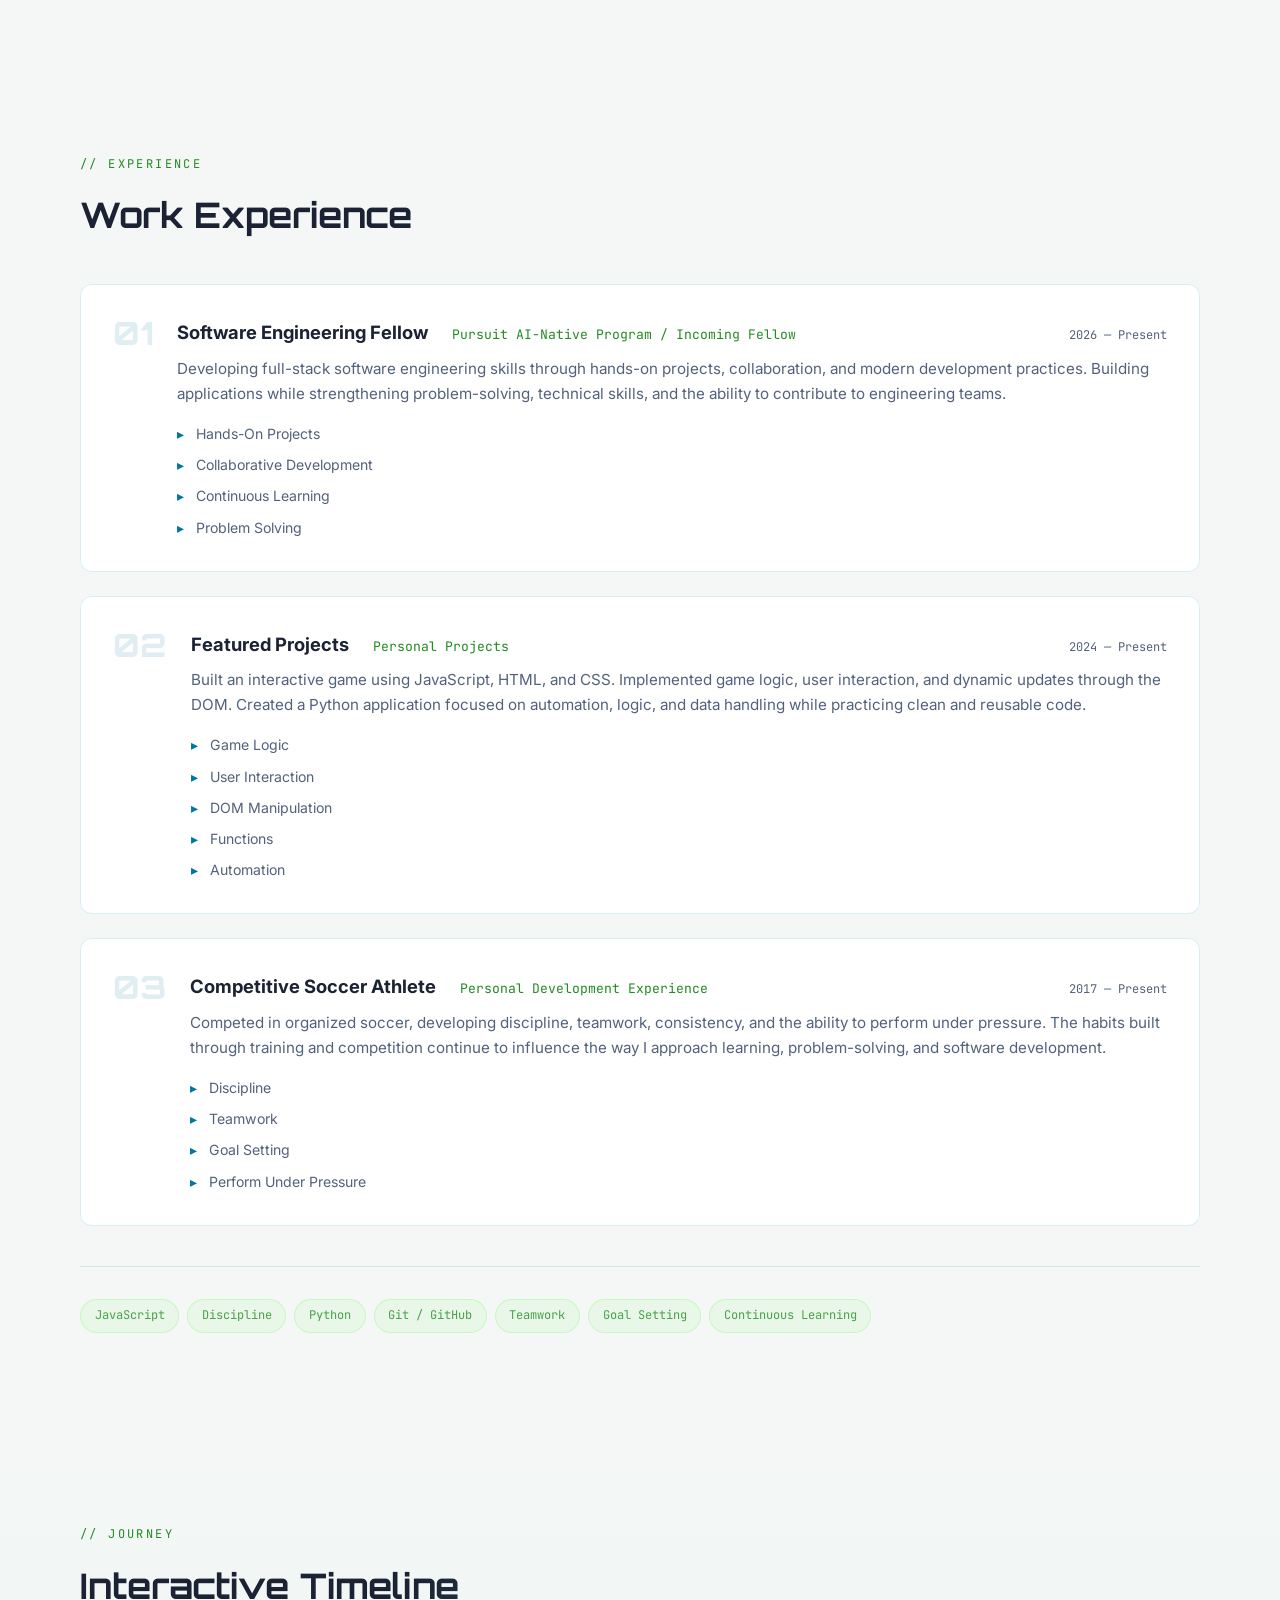
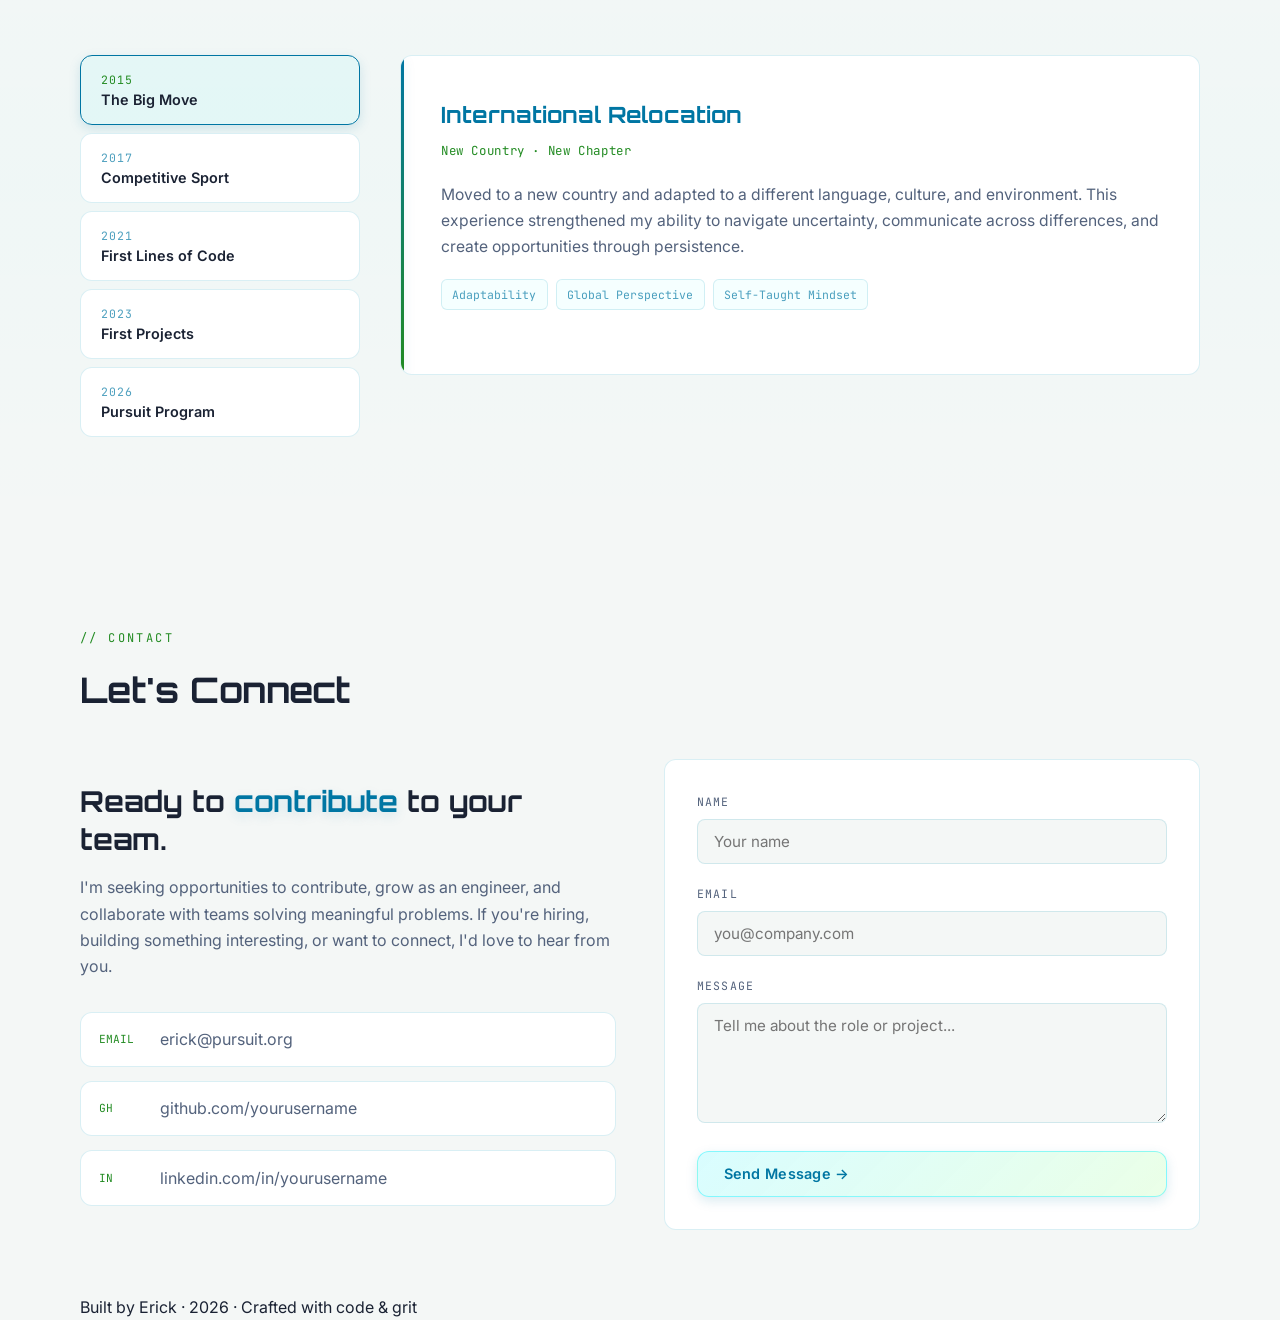
==== commit afef4d74: "Update hero greeting with first name" ====
--- a/index.html
+++ b/index.html
@@ -952,10 +952,10 @@
           <div class="reveal">
             <div class="hero-status">Available for opportunities</div>
             <h1 class="hero-name">
-              <span class="line">Erick Marcatoma</span>
+              <span class="line">Hey, I'm Erick!</span>
             </h1>
             <p class="hero-tagline">
-              Not there yet — but building every day.
+              Becoming a software engineer, one project at a time.
               <strong>Discipline, curiosity, and zero excuses.</strong>
             </p>
             <div class="hero-cta">
@@ -1322,6 +1322,7 @@
       setTheme(newTheme);
     });
 
+    // Code Citation: Implementation pattern based on self-updating local storage themes[cite: 1]
     function setTheme(theme) {
       if (theme === "light") {
         document.body.setAttribute("data-theme", "light");
@@ -1406,7 +1407,7 @@
     document.getElementById("year").textContent = new Date().getFullYear();
 
     // Typewriter Subsystem Initialization Logic
-    const typingText = "Not there yet — but building every day.";
+    const typingText = "Becoming a software engineer, one project at a time.";
     const typingElement = document.querySelector(".hero-tagline");
     const staticPart = document.querySelector(".hero-tagline strong");
 
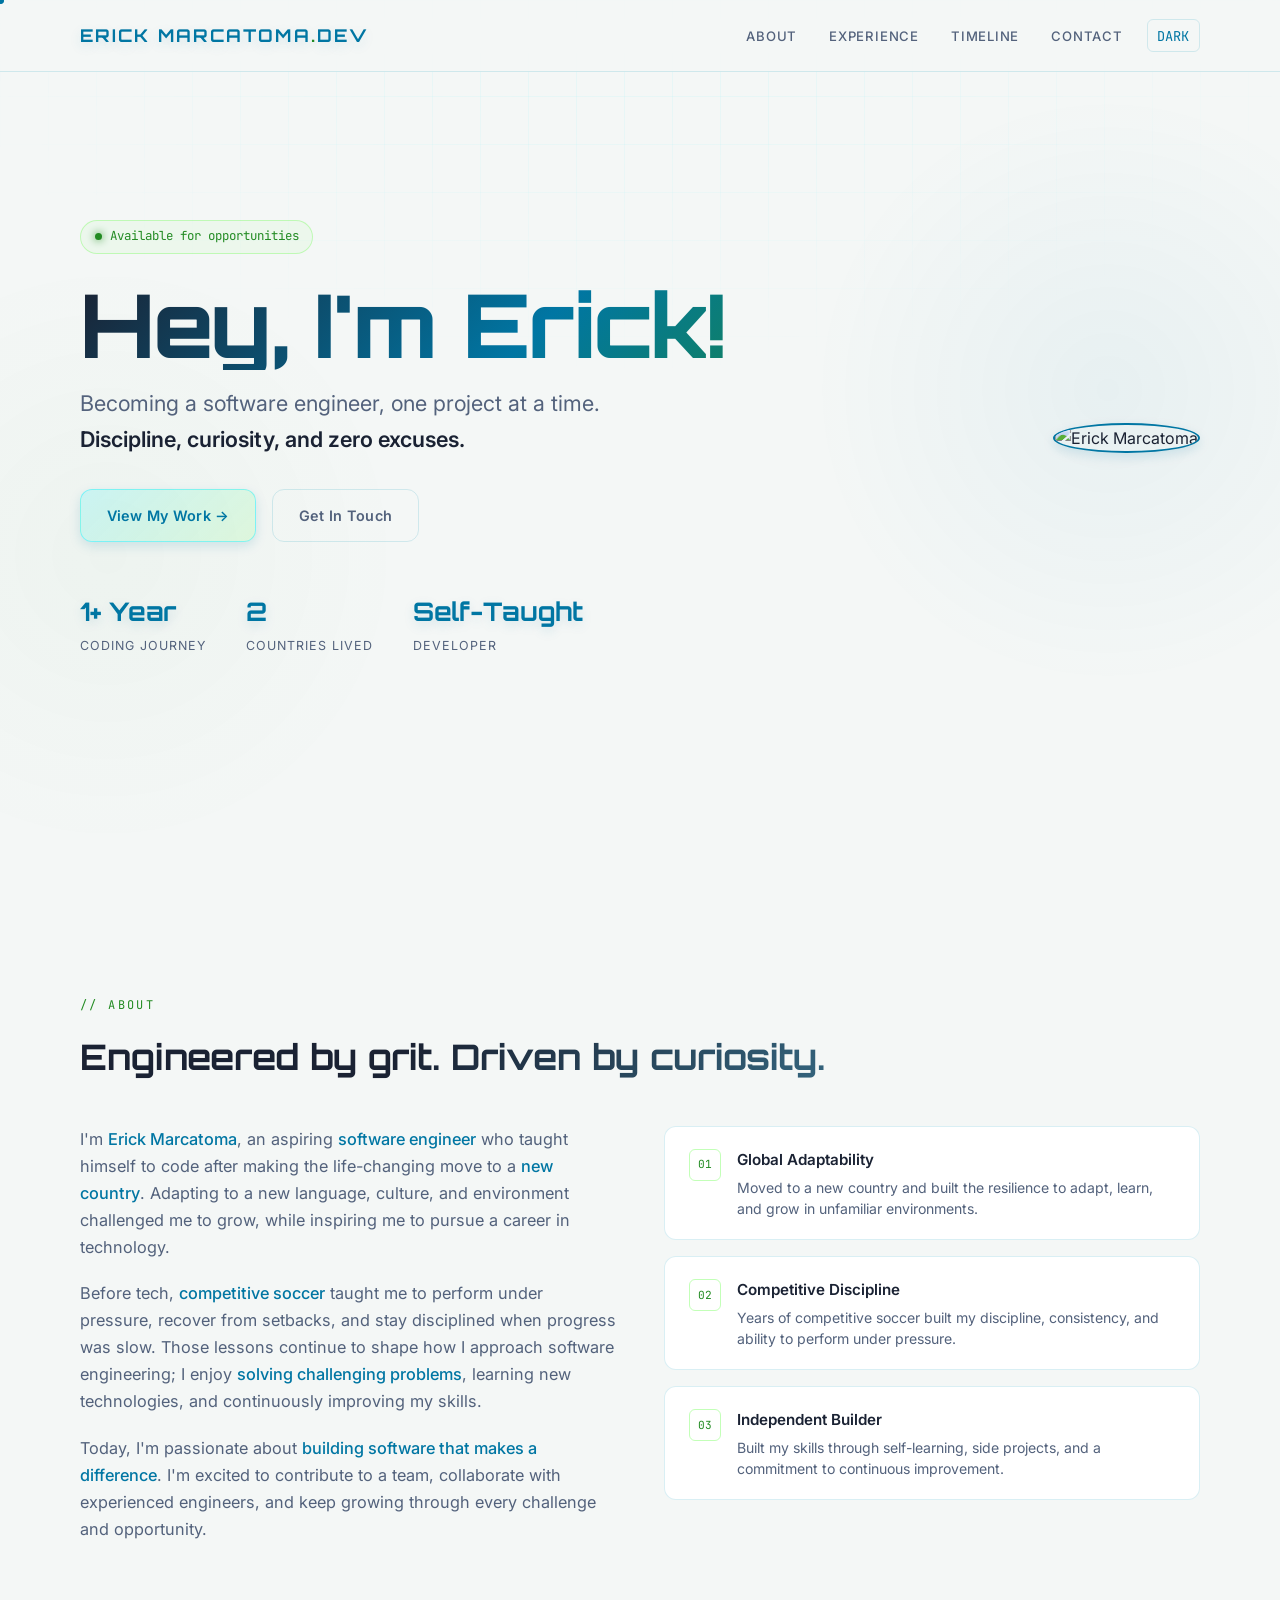
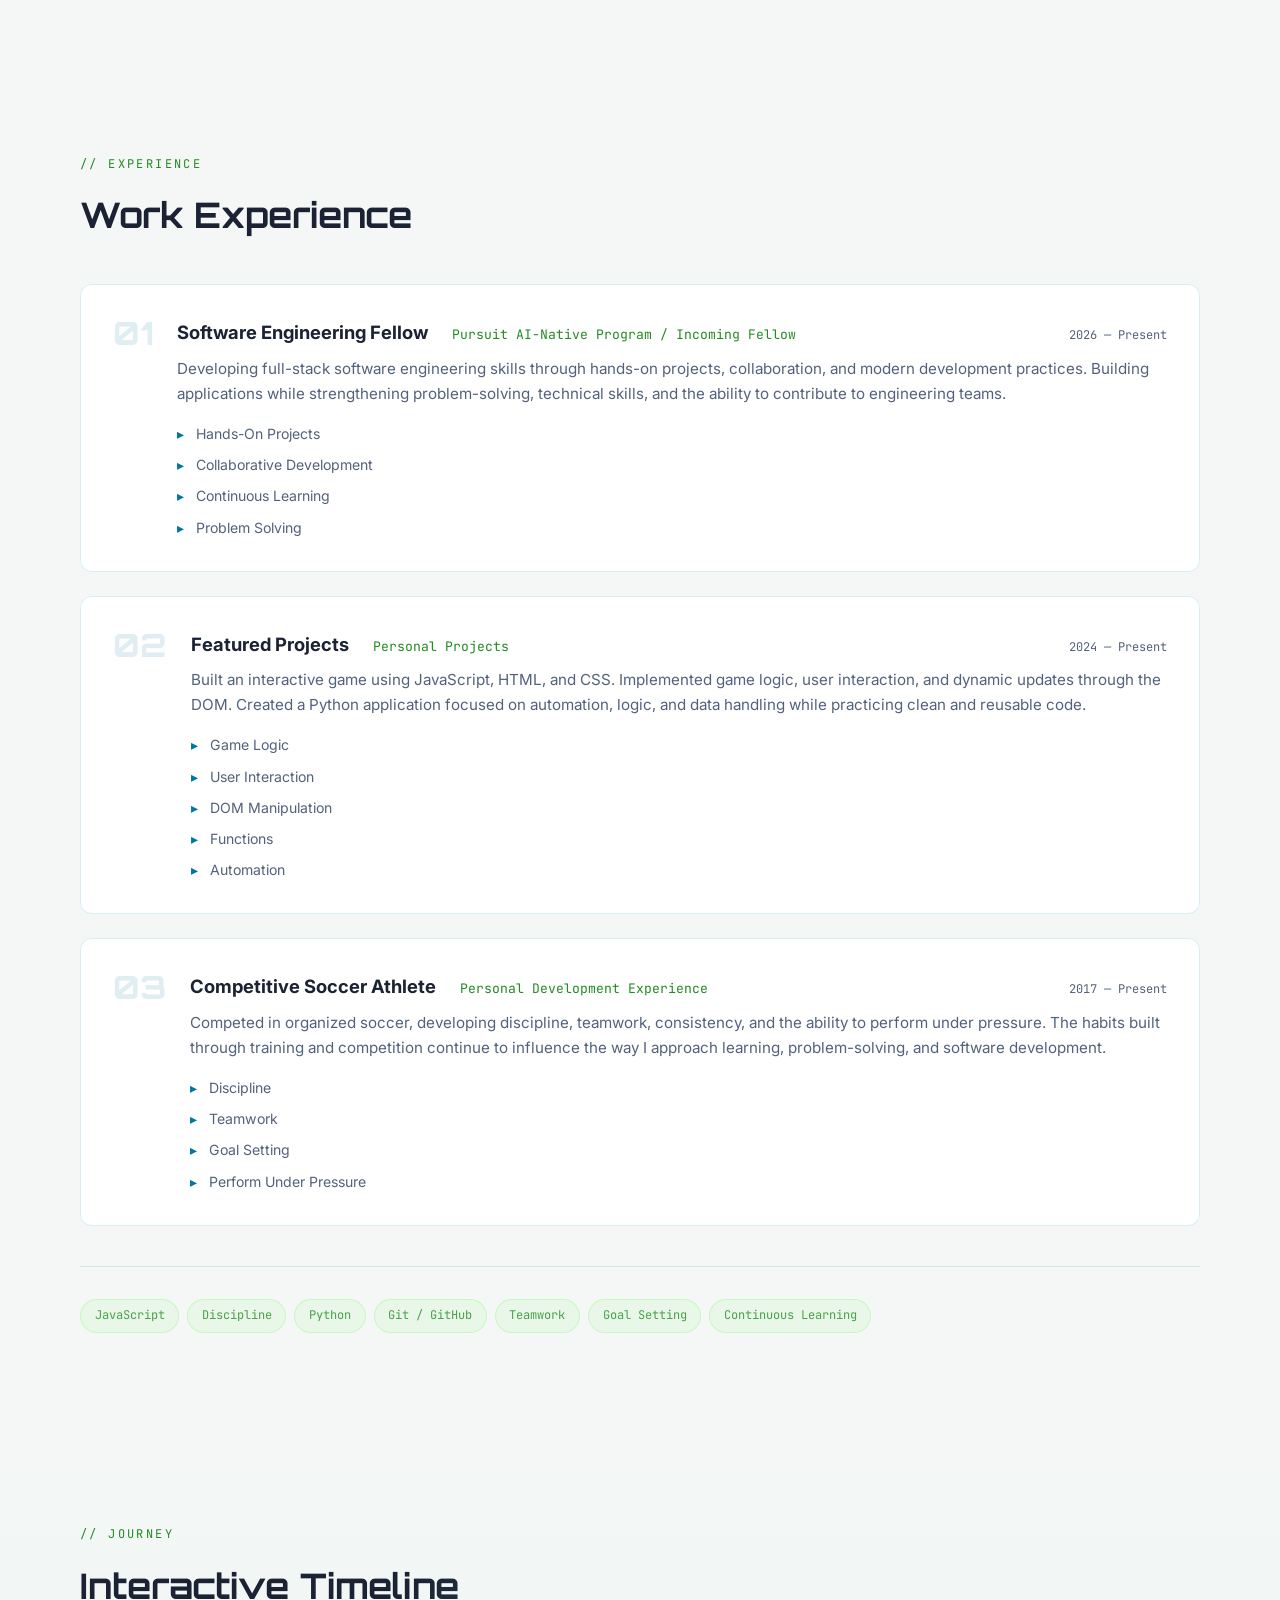
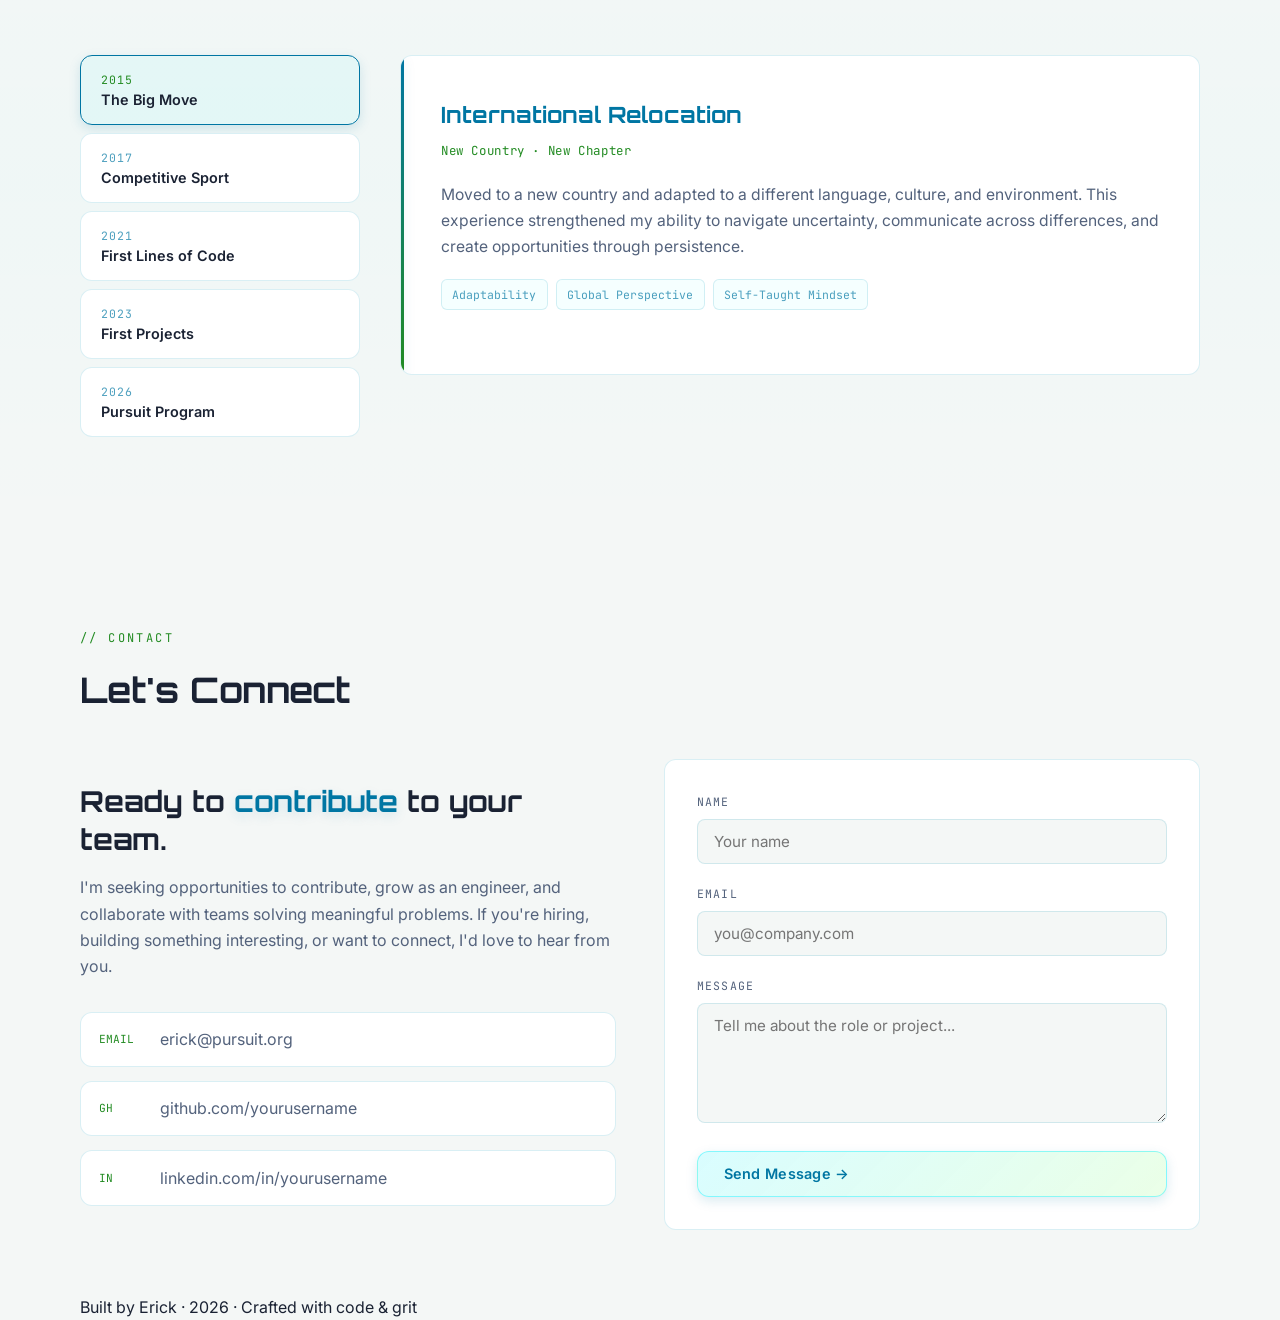
==== commit cdf2ab8f: "test: add temporary GIF profile picture" ====
--- a/index.html
+++ b/index.html
@@ -53,7 +53,7 @@
     }
 
     *, *::before, *::after { box-sizing: border-box; margin: 0; padding: 0; }
-    html { scroll-behavior: smooth; scroll-padding-top: var(--nav-h); }
+    html { scroll-behavior: smooth; scroll-padding-top: var(--nav-h); overflow-x: hidden; }
 
     body {
       font-family: var(--font-body);
@@ -61,6 +61,7 @@
       color: var(--text);
       line-height: 1.65;
       overflow-x: hidden;
+      width: 100%;
       transition: background var(--transition), color var(--transition);
     }
 
@@ -200,7 +201,7 @@
     }
 
     /* Sections */
-    section { padding: 6rem 0; }
+    section { padding: 6rem 0; width: 100%; overflow: hidden; }
 
     .section-label {
       font-family: var(--font-mono);
@@ -262,8 +263,8 @@
 
     .hero-glow {
       position: absolute;
-      width: 600px;
-      height: 600px;
+      width: min(600px, 90vw);
+      height: min(600px, 90vw);
       border-radius: 50%;
       background: radial-gradient(circle, rgba(0, 240, 255, 0.08) 0%, transparent 70%);
       top: 10%;
@@ -343,7 +344,7 @@
     .hero-tagline {
       font-size: clamp(1.05rem, 2.5vw, 1.35rem);
       color: var(--text-muted);
-      max-width: 540px;
+      max-width: min(540px, 100%);
       margin-bottom: 2rem;
     }
 
@@ -873,50 +874,77 @@
 
     /* Responsive Styles */
     @media (max-width: 900px) {
-      .hero-layout { grid-template-columns: 1fr; }
-      .hero-image { display: none; }
+      .hero-layout { 
+        grid-template-columns: 1fr; 
+        gap: 1.5rem;
+      }
+      .hero-image { display: none; } /*[cite: 1] */
       
       .about-grid,
       .timeline-wrapper,
-      .contact-grid { grid-template-columns: 1fr; }
+      .contact-grid { 
+        grid-template-columns: 1fr; 
+        gap: 1.75rem;
+      }
+
+      #hero {
+        min-height: auto;
+        padding-top: calc(var(--nav-h) + 2rem);
+        padding-bottom: 3rem;
+      }
 
       .timeline-nav {
-        position: static;
-        flex-direction: row;
-        overflow-x: auto;
-        padding-bottom: 0.5rem;
+        position: static; /*[cite: 1] */
+        flex-direction: row; /*[cite: 1] */
+        overflow-x: auto; /*[cite: 1] */
+        padding-bottom: 0.5rem; /*[cite: 1] */
+        gap: 0.75rem;
+        -webkit-overflow-scrolling: touch;
       }
 
-      .timeline-btn { min-width: 160px; flex-shrink: 0; }
-
-      .work-period { margin-left: 0; width: 100%; }
+      .timeline-btn { min-width: 150px; flex-shrink: 0; } /*[cite: 1] */
+
+      .work-period { margin-left: 0; width: 100%; } /*[cite: 1] */
 
       .nav-links {
-        display: none;
-        position: absolute;
-        top: var(--nav-h);
-        left: 0;
-        right: 0;
-        flex-direction: column;
-        background: rgba(6, 8, 15, 0.97);
-        padding: 1.5rem 2rem;
-        gap: 1.25rem;
-        border-bottom: 1px solid var(--border);
+        display: none; /*[cite: 1] */
+        position: absolute; /*[cite: 1] */
+        top: var(--nav-h); /*[cite: 1] */
+        left: 0; /*[cite: 1] */
+        right: 0; /*[cite: 1] */
+        flex-direction: column; /*[cite: 1] */
+        background: rgba(6, 8, 15, 0.97); /*[cite: 1] */
+        padding: 1.5rem 2rem; /*[cite: 1] */
+        gap: 1.25rem; /*[cite: 1] */
+        border-bottom: 1px solid var(--border); /*[cite: 1] */
       }
       
       [data-theme="light"] .nav-links {
-        background: rgba(244, 247, 246, 0.98);
+        background: rgba(244, 247, 246, 0.98); /*[cite: 1] */
       }
 
-      .nav-links.open { display: flex; }
-
-      .nav-toggle { display: block; }
+      .nav-links.open { display: flex; } /*[cite: 1] */
+
+      .nav-toggle { display: block; } /*[cite: 1] */
     }
 
     @media (max-width: 600px) {
-      .work-card { grid-template-columns: 1fr; }
-      .work-index { font-size: 1.2rem; }
-      section { padding: 4rem 0; }
+      .work-card { 
+        grid-template-columns: 1fr; /*[cite: 1] */
+        padding: 1.25rem;
+        gap: 1rem;
+      }
+      .work-index { font-size: 1.2rem; } /*[cite: 1] */
+      
+      section { padding: 3rem 0; }
+
+      .hero-name {
+        font-size: clamp(2.2rem, 8vw, 3.5rem);
+      }
+
+      .contact-form {
+        padding: 1.25rem;
+      }
     }
   </style>
 </head>
@@ -978,7 +1006,7 @@
             </div>
           </div>
           <div class="hero-image reveal">
-            <img src="shelby-2021.jpg" alt="Erick Marcatoma" />
+            <img src="car3.gif" alt="Erick Marcatoma" />
           </div>
         </div>
       </div>
@@ -1264,7 +1292,7 @@
               to hear from you.
             </p>
             <div class="contact-links">
-              <a href="mailto:your.email@example.com" class="contact-link">
+              <a href="mailto:erick@pursuit.org" class="contact-link">
                 <span class="icon">EMAIL</span>
                 erick@pursuit.org
               </a>
@@ -1322,7 +1350,7 @@
       setTheme(newTheme);
     });
 
-    // Code Citation: Implementation pattern based on self-updating local storage themes[cite: 1]
+    // Code Citation: Implementation pattern based on self-updating local storage themes[cite: 2]
     function setTheme(theme) {
       if (theme === "light") {
         document.body.setAttribute("data-theme", "light");
@@ -1429,47 +1457,51 @@
 
     typeWriter();
 
-    // Mouse Trail Effect
-    const trail = [];
-    const trailLength = 6;
-
-    for (let i = 0; i < trailLength; i++) {
-      const dot = document.createElement("div");
-      dot.style.cssText = `
-        position: fixed;
-        width: ${8 - i * 0.5}px;
-        height: ${8 - i * 0.5}px;
-        border-radius: 50%;
-        background: var(--cyan);
-        pointer-events: none;
-        z-index: 9998;
-        opacity: ${1 - i / trailLength};
-        transition: transform 0.1s ease;
-      `;
-      document.body.appendChild(dot);
-      trail.push({ el: dot, x: 0, y: 0 });
-    }
-
-    let mouseX = 0, mouseY = 0;
-
-    document.addEventListener("mousemove", (e) => {
-      mouseX = e.clientX;
-      mouseY = e.clientY;
-    });
-
-    function animateTrail() {
-      let x = mouseX, y = mouseY;
-      trail.forEach((dot, i) => {
-        const prev = trail[i - 1] || { x: mouseX, y: mouseY };
-        dot.x += (prev.x - dot.x) * 0.35;
-        dot.y += (prev.y - dot.y) * 0.35;
-        dot.el.style.left = dot.x - 4 + "px";
-        dot.el.style.top = dot.y - 4 + "px";
+    // Mouse Trail Effect - Disabled on touchscreen devices to prevent scrolling issues[cite: 1]
+    const isTouchDevice = 'ontouchstart' in window || navigator.maxTouchPoints > 0;
+
+    if (!isTouchDevice) {
+      const trail = [];
+      const trailLength = 6;
+
+      for (let i = 0; i < trailLength; i++) {
+        const dot = document.createElement("div");
+        dot.style.cssText = `
+          position: fixed;
+          width: ${8 - i * 0.5}px;
+          height: ${8 - i * 0.5}px;
+          border-radius: 50%;
+          background: var(--cyan);
+          pointer-events: none;
+          z-index: 9998;
+          opacity: ${1 - i / trailLength};
+          transition: transform 0.1s ease;
+        `;
+        document.body.appendChild(dot);
+        trail.push({ el: dot, x: 0, y: 0 });
+      }
+
+      let mouseX = 0, mouseY = 0;
+
+      document.addEventListener("mousemove", (e) => {
+        mouseX = e.clientX;
+        mouseY = e.clientY;
       });
-      requestAnimationFrame(animateTrail);
-    }
-
-    animateTrail();
+
+      function animateTrail() {
+        let x = mouseX, y = mouseY;
+        trail.forEach((dot, i) => {
+          const prev = trail[i - 1] || { x: mouseX, y: mouseY };
+          dot.x += (prev.x - dot.x) * 0.35;
+          dot.y += (prev.y - dot.y) * 0.35;
+          dot.el.style.left = dot.x - 4 + "px";
+          dot.el.style.top = dot.y - 4 + "px";
+        });
+        requestAnimationFrame(animateTrail);
+      }
+
+      animateTrail();
+    }
   </script>
 </body>
 </html>
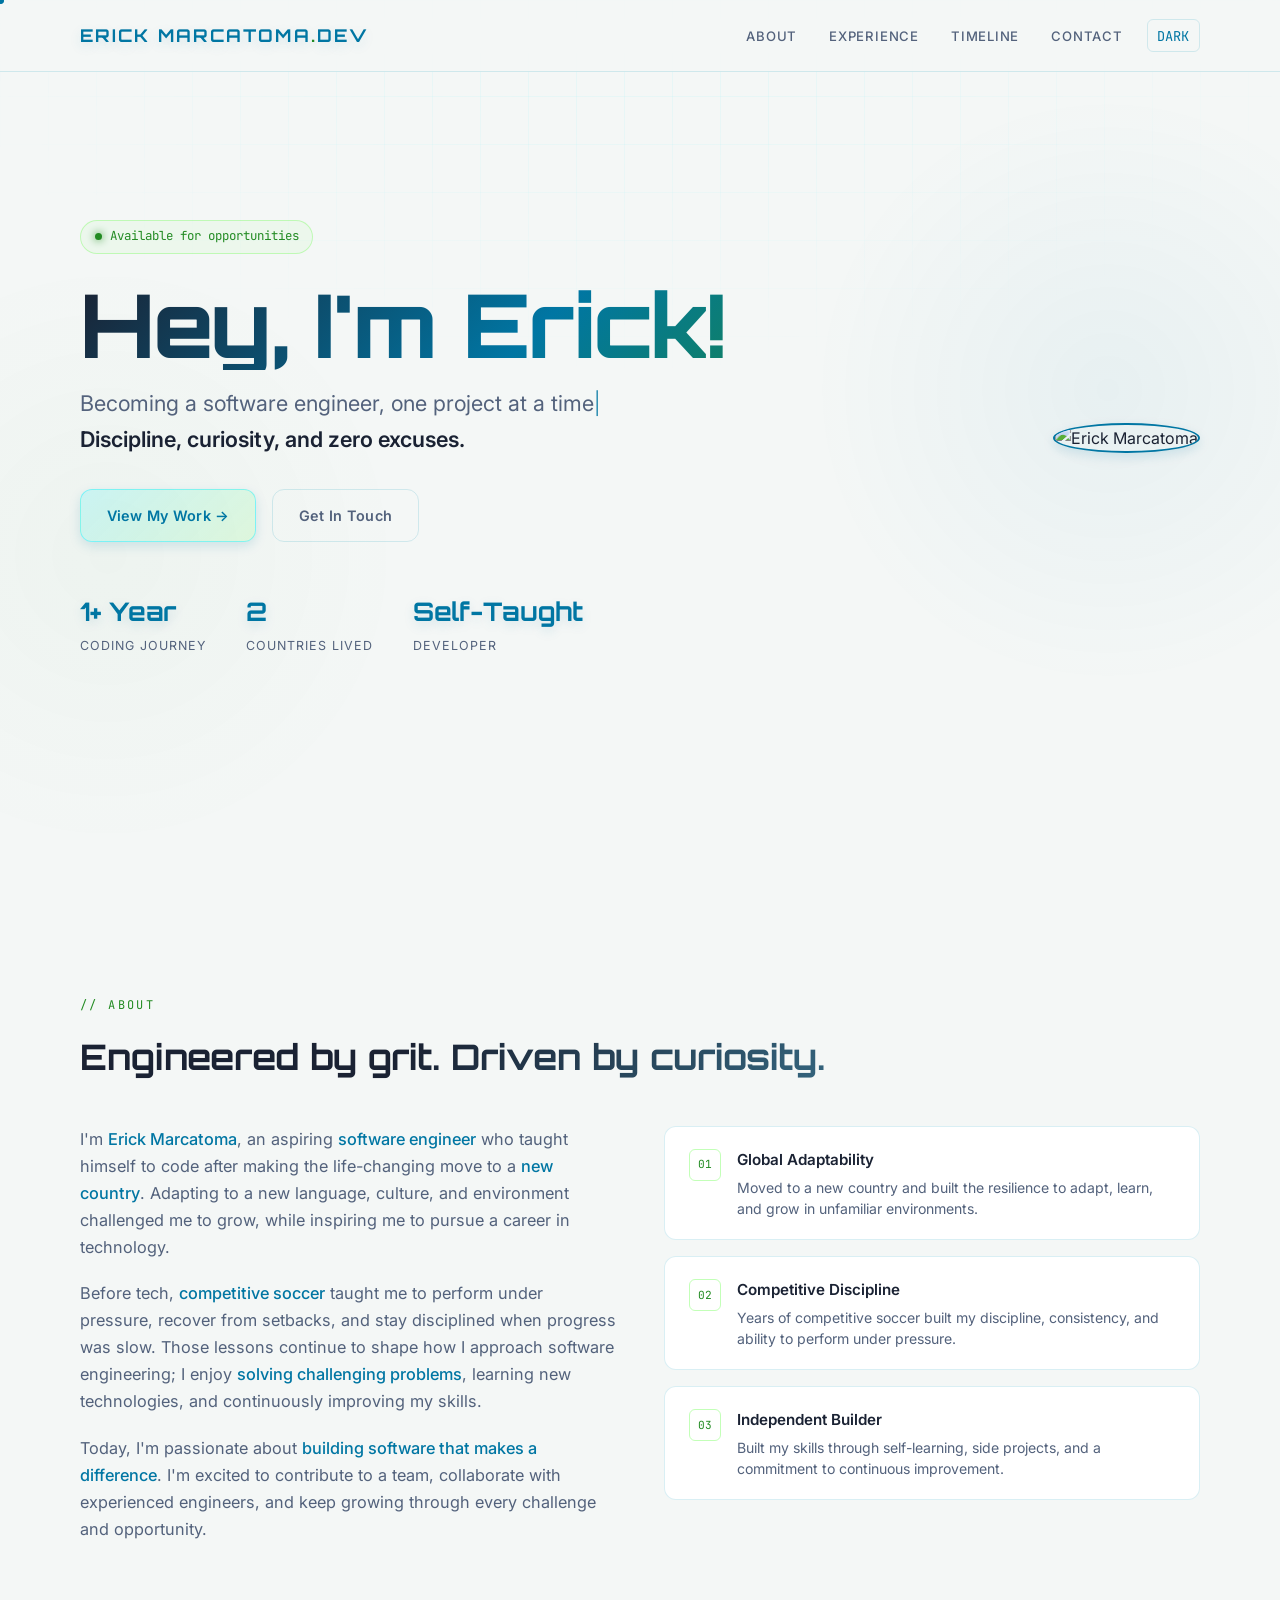
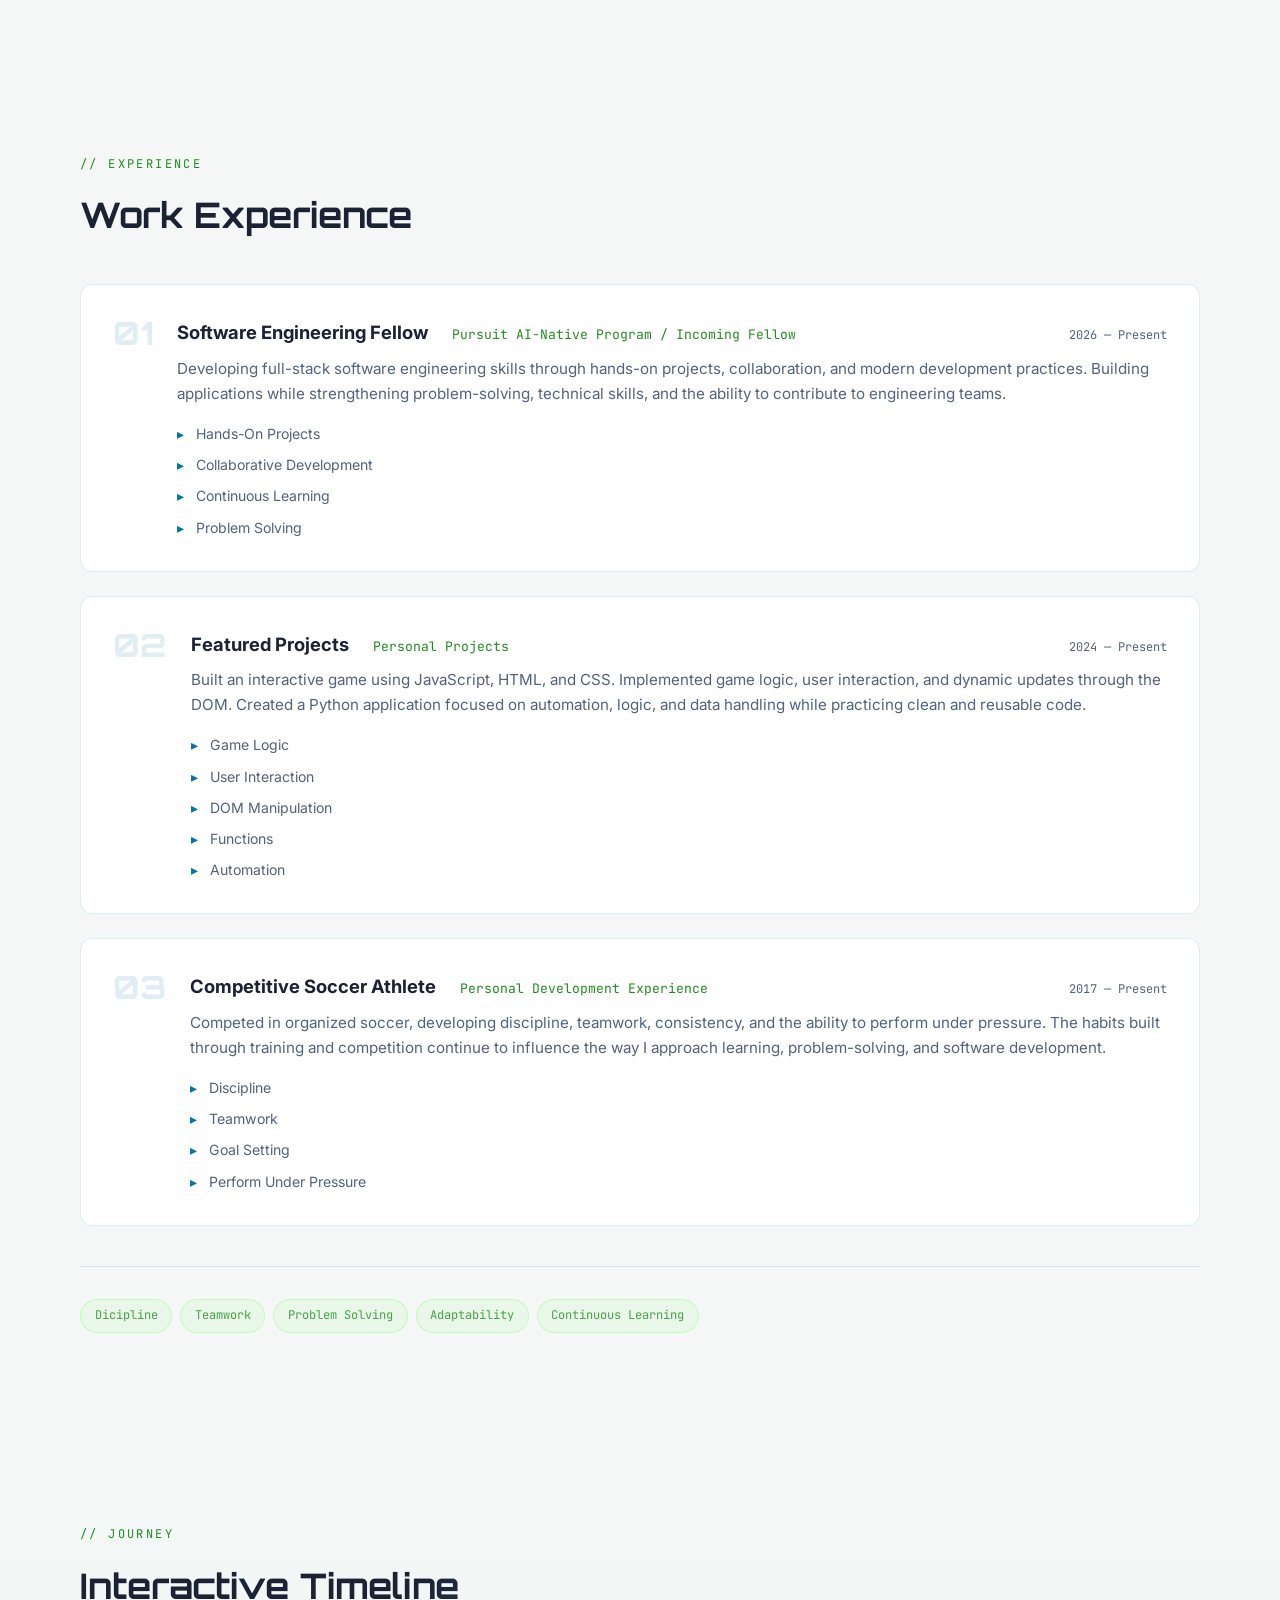
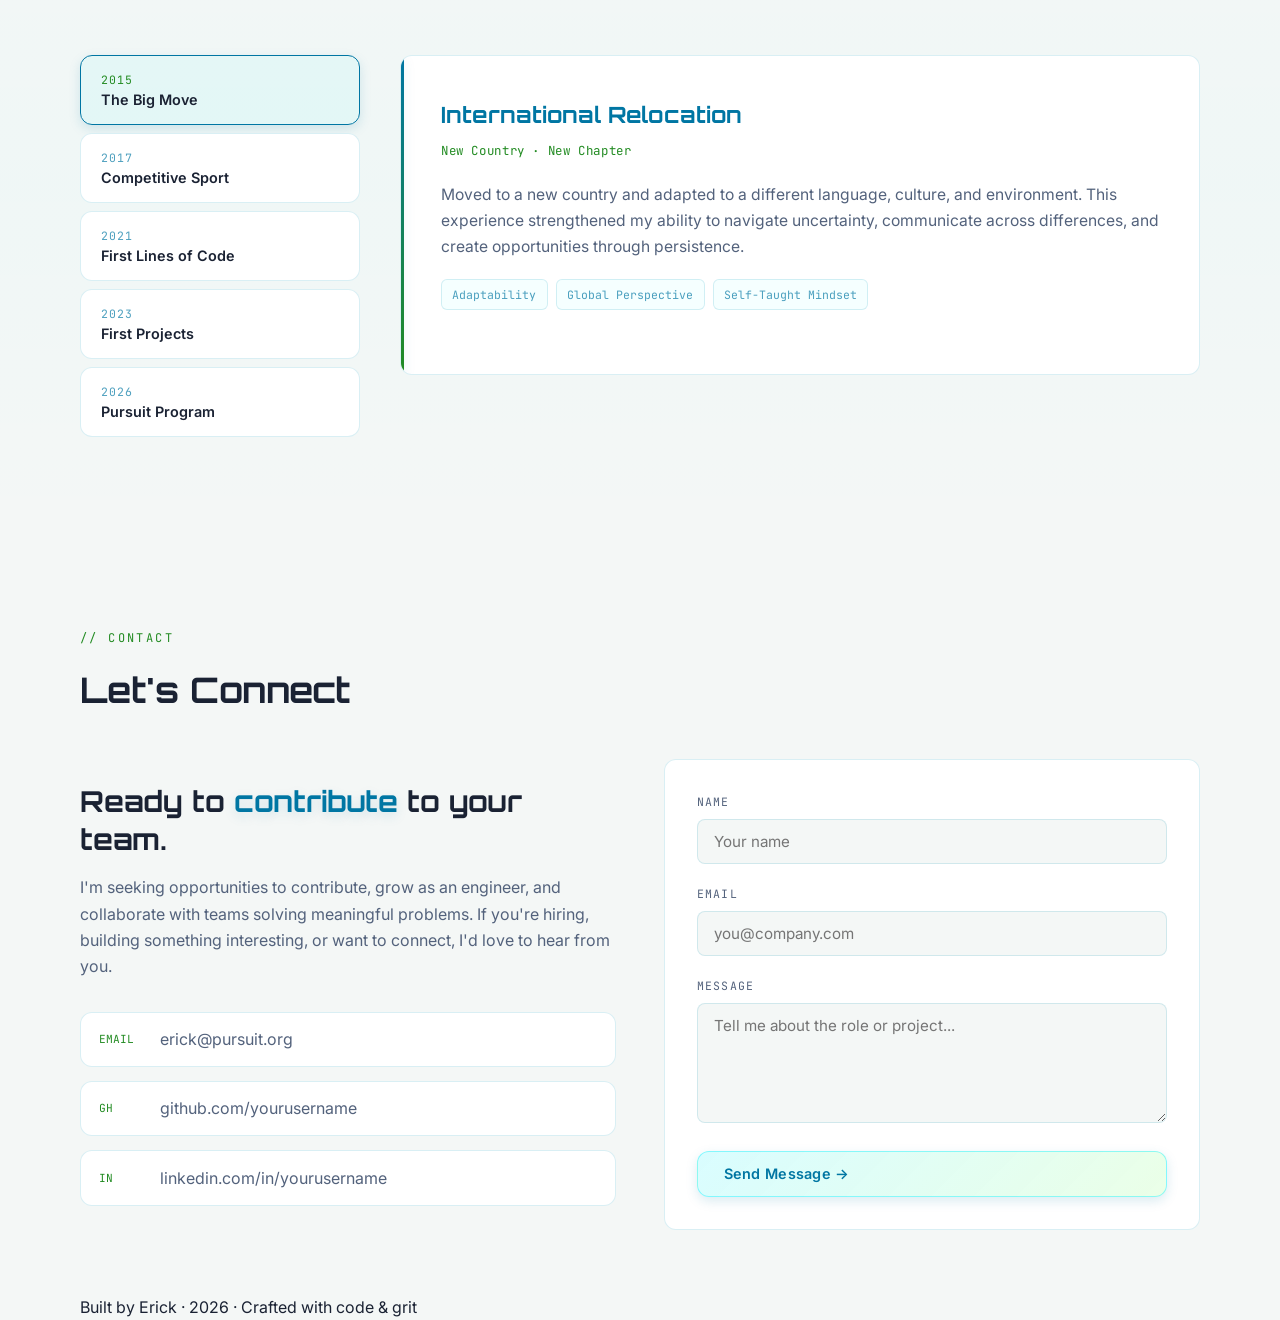
==== commit 4aba2372: "Replace hero image with personal portrait" ====
--- a/index.html
+++ b/index.html
@@ -3,7 +3,8 @@
 <head>
   <meta charset="UTF-8" />
   <meta name="viewport" content="width=device-width, initial-scale=1.0" />
-  <meta name="description" content="Erick — Software Engineer. Self-taught builder with grit, discipline, and day-one impact." />
+  <meta name="description" content="Erick — Aspiring Software Engineer. Becoming a software engineer, one project at a time.
+Discipline, curiosity, and zero excuses." />
   <title>Erick Marcatoma | Aspiring Software Engineer</title>
   <link rel="preconnect" href="https://fonts.googleapis.com" />
   <link rel="preconnect" href="https://fonts.gstatic.com" crossorigin />
@@ -1006,7 +1007,7 @@
             </div>
           </div>
           <div class="hero-image reveal">
-            <img src="car3.gif" alt="Erick Marcatoma" />
+            <img src="mypicture.png" alt="Erick Marcatoma" />
           </div>
         </div>
       </div>
@@ -1142,12 +1143,10 @@
           </article>
         </div>
         <div class="skills-row reveal">
-          <span class="skill-chip">JavaScript</span>
-          <span class="skill-chip">Discipline</span>
-          <span class="skill-chip">Python</span>
-          <span class="skill-chip">Git / GitHub</span>
+          <span class="skill-chip">Dicipline</span>
           <span class="skill-chip">Teamwork</span>
-          <span class="skill-chip">Goal Setting</span>
+          <span class="skill-chip">Problem Solving</span>
+          <span class="skill-chip">Adaptability</span>
           <span class="skill-chip">Continuous Learning</span>
         </div>
       </div>
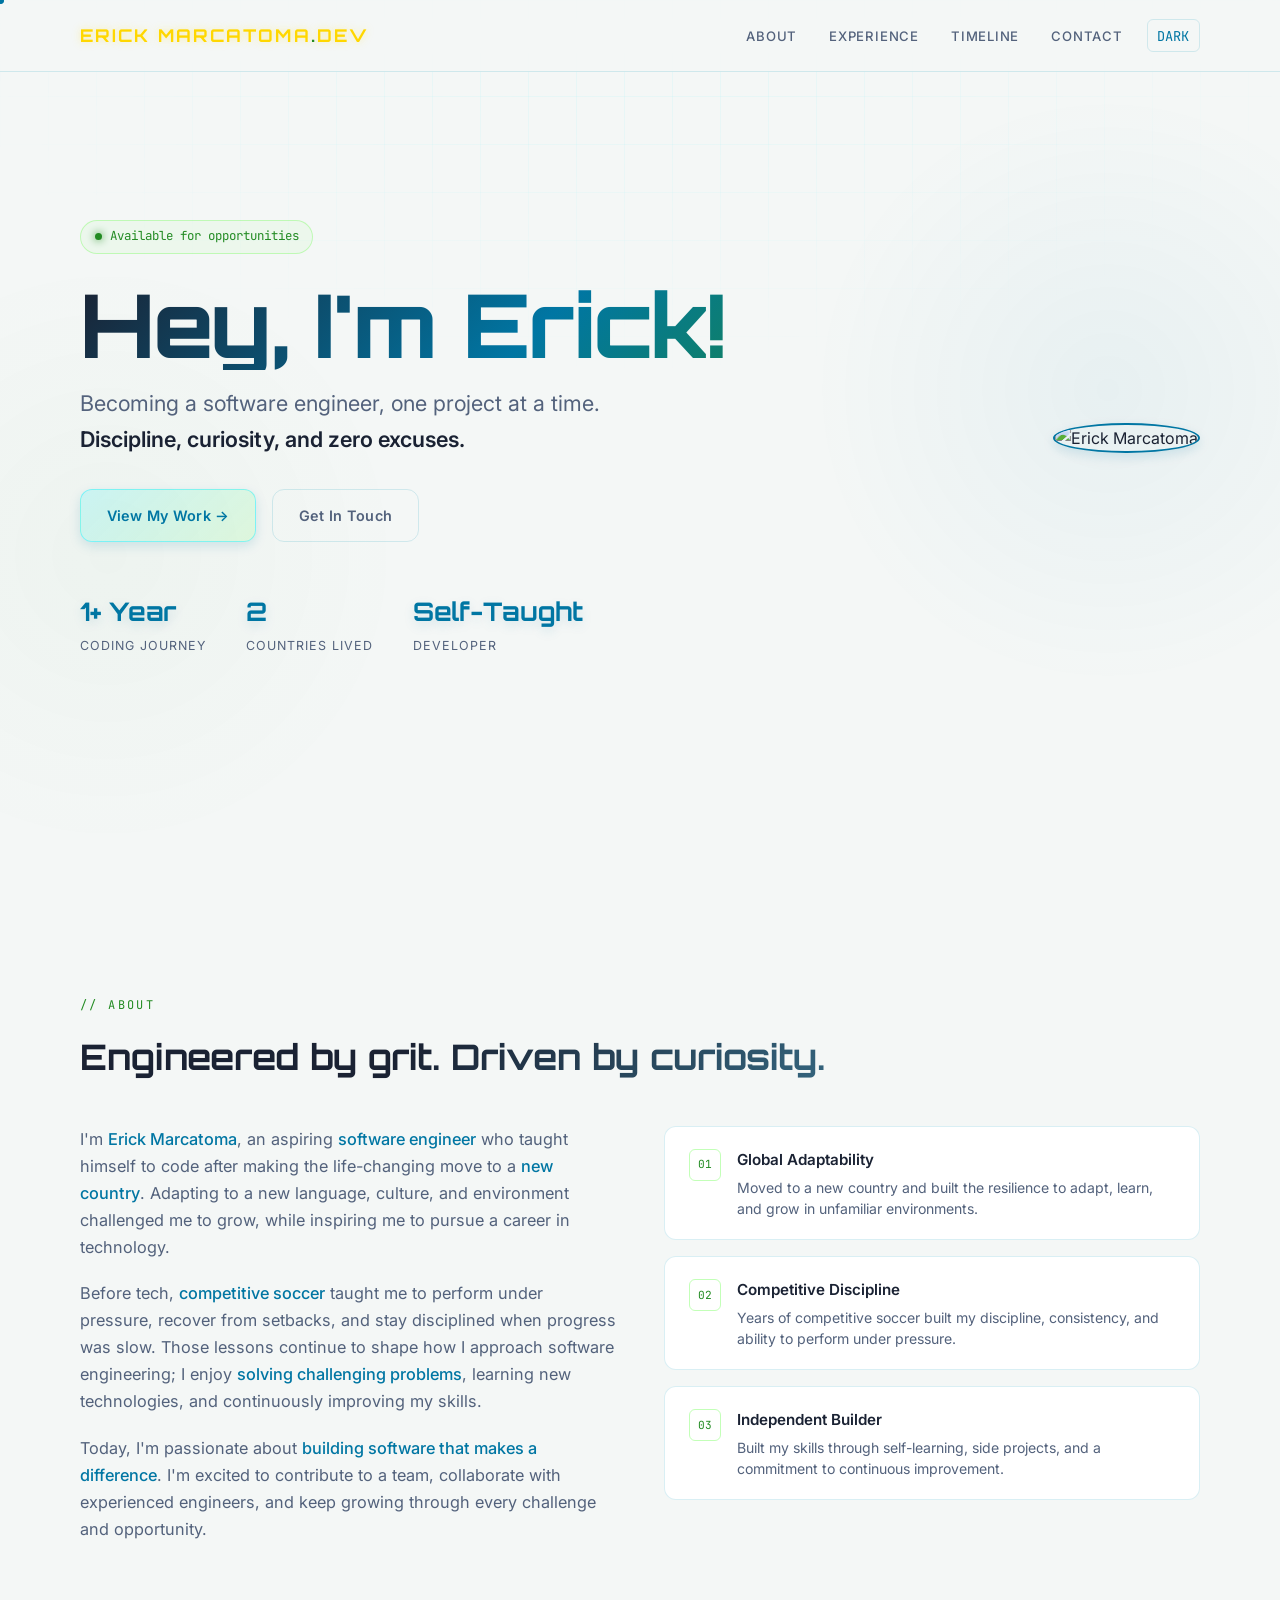
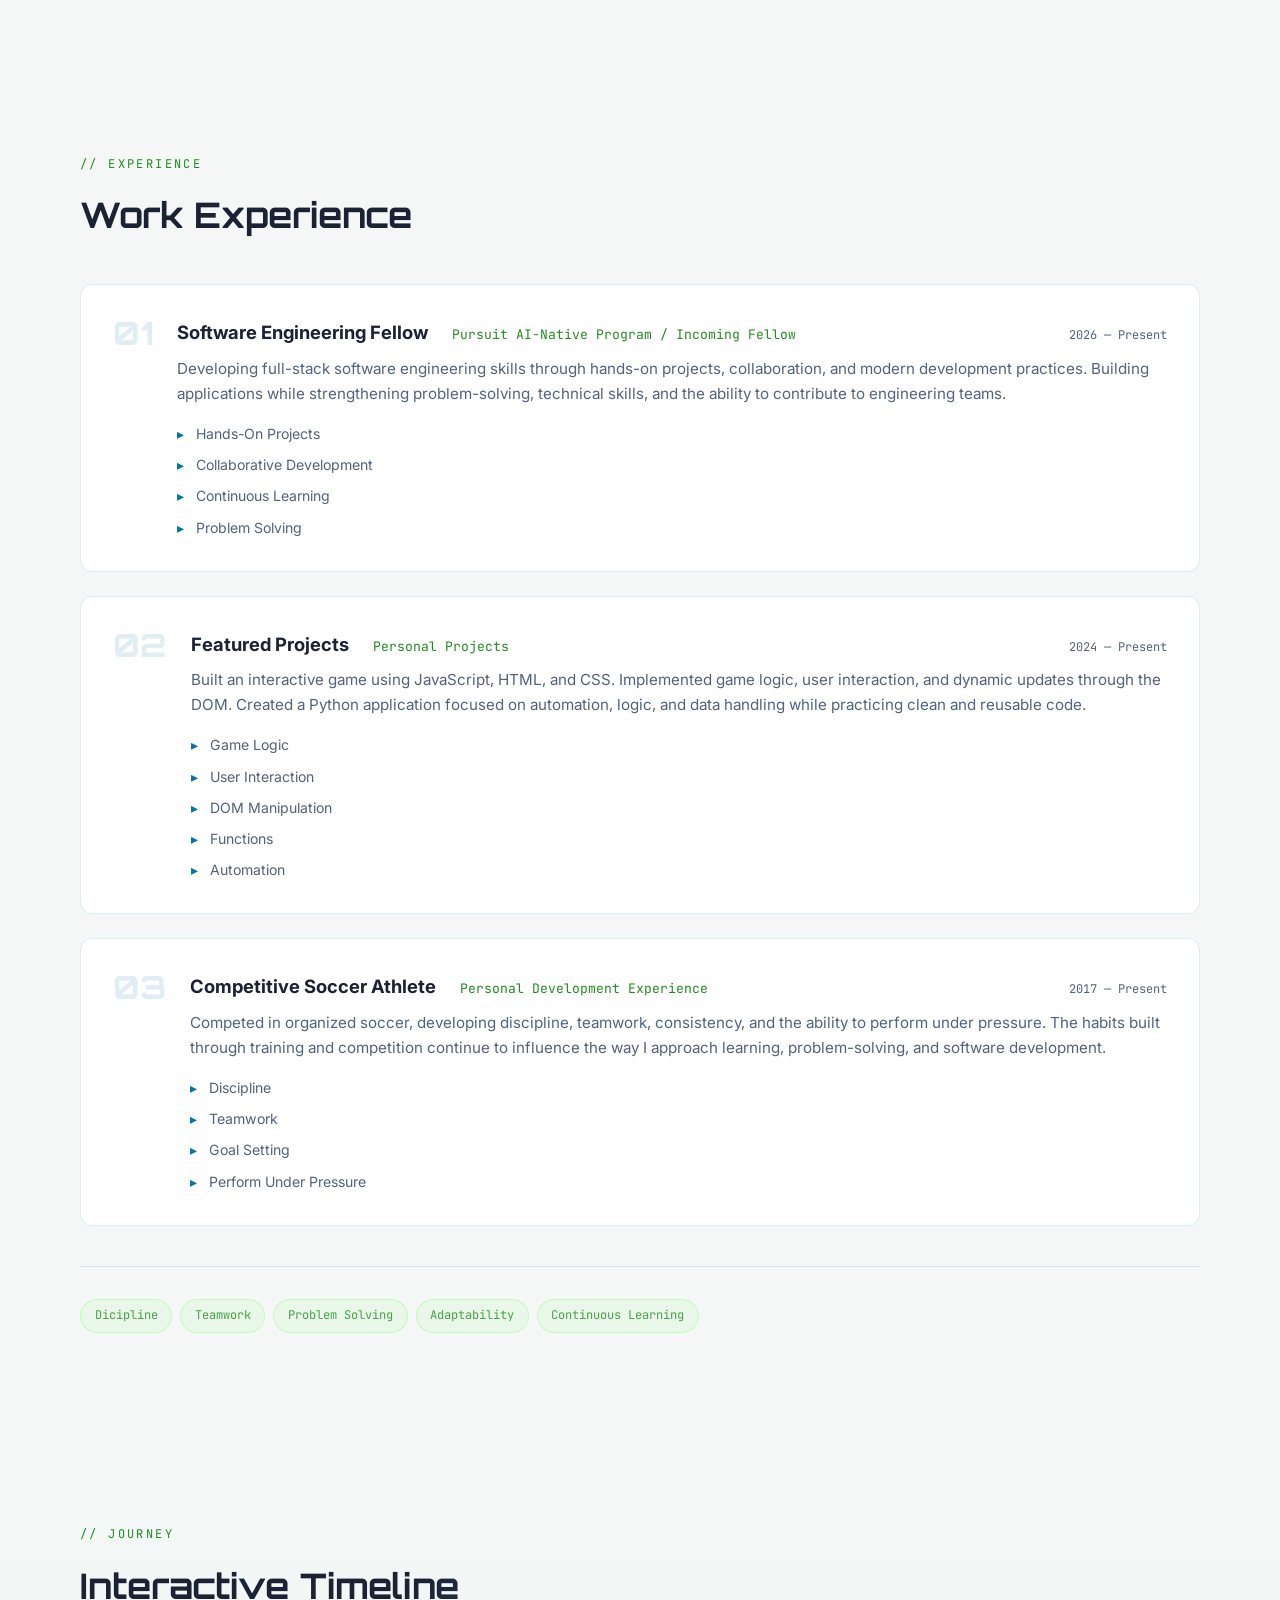
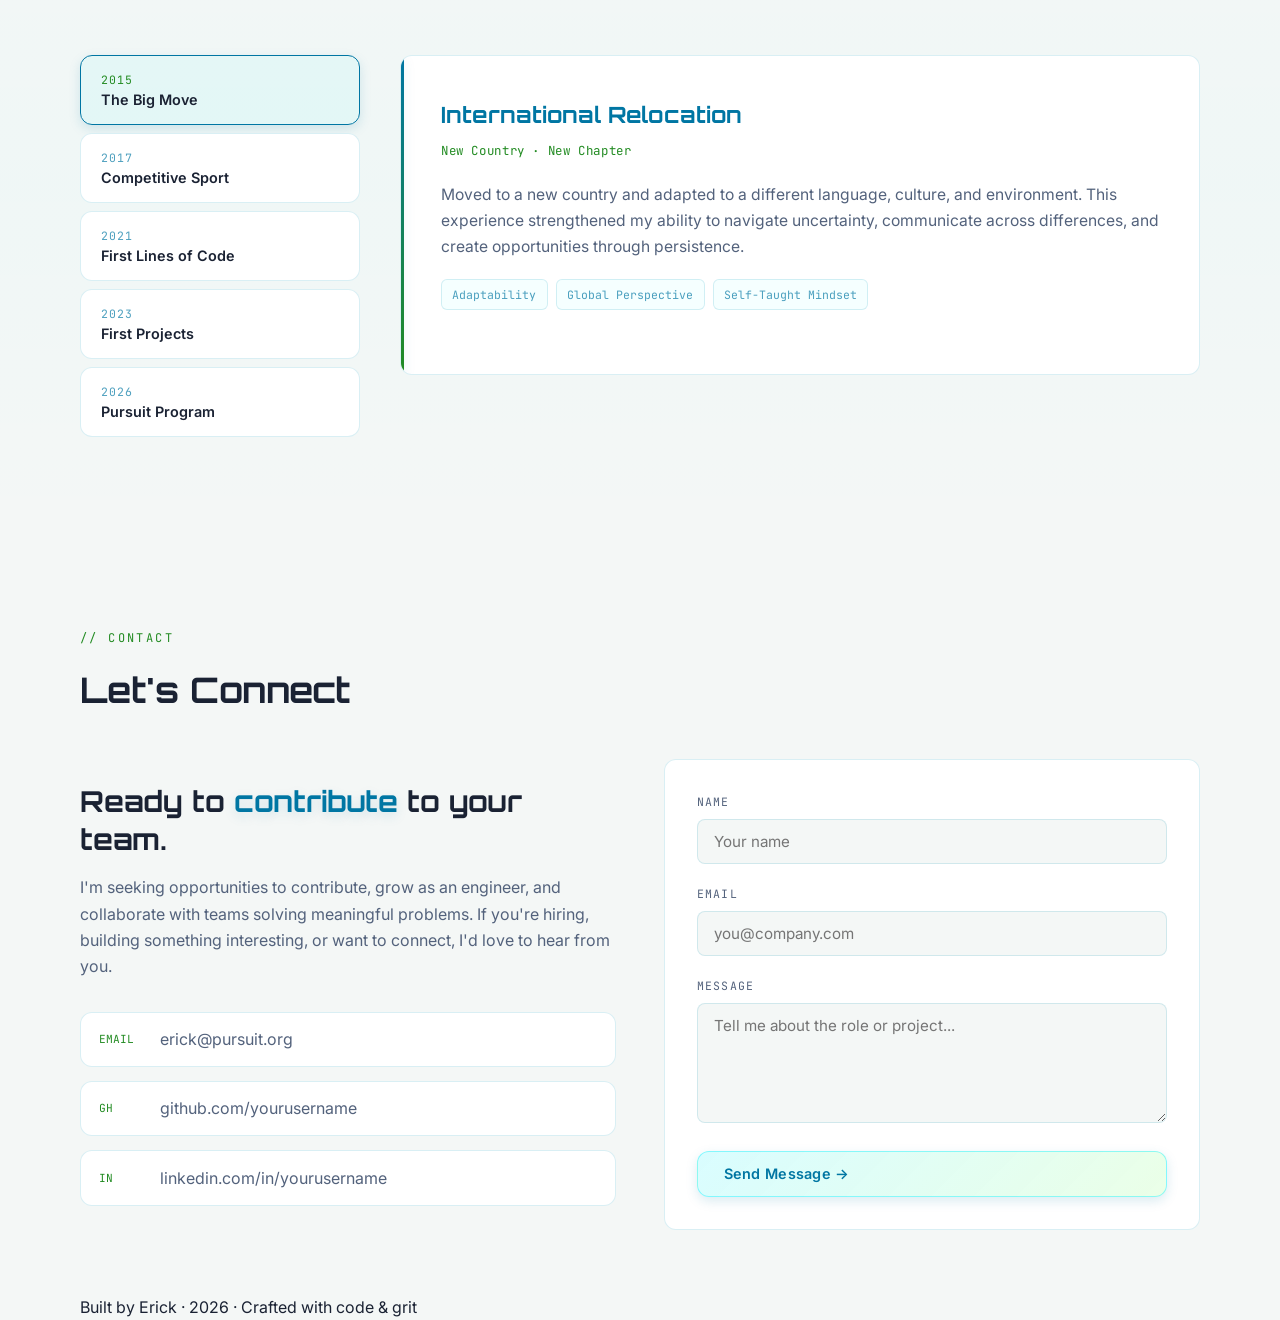
==== commit 8d9d4fdf: "changed color of my name to yellow" ====
--- a/index.html
+++ b/index.html
@@ -139,8 +139,8 @@
       font-weight: 700;
       font-size: 1.1rem;
       letter-spacing: 0.12em;
-      color: var(--cyan);
-      text-shadow: var(--glow-cyan);
+      color: #ffd700;
+      text-shadow: 0 0 8px rgba(255, 215, 0, 0.35);
     }
 
     .logo span { color: var(--green); }
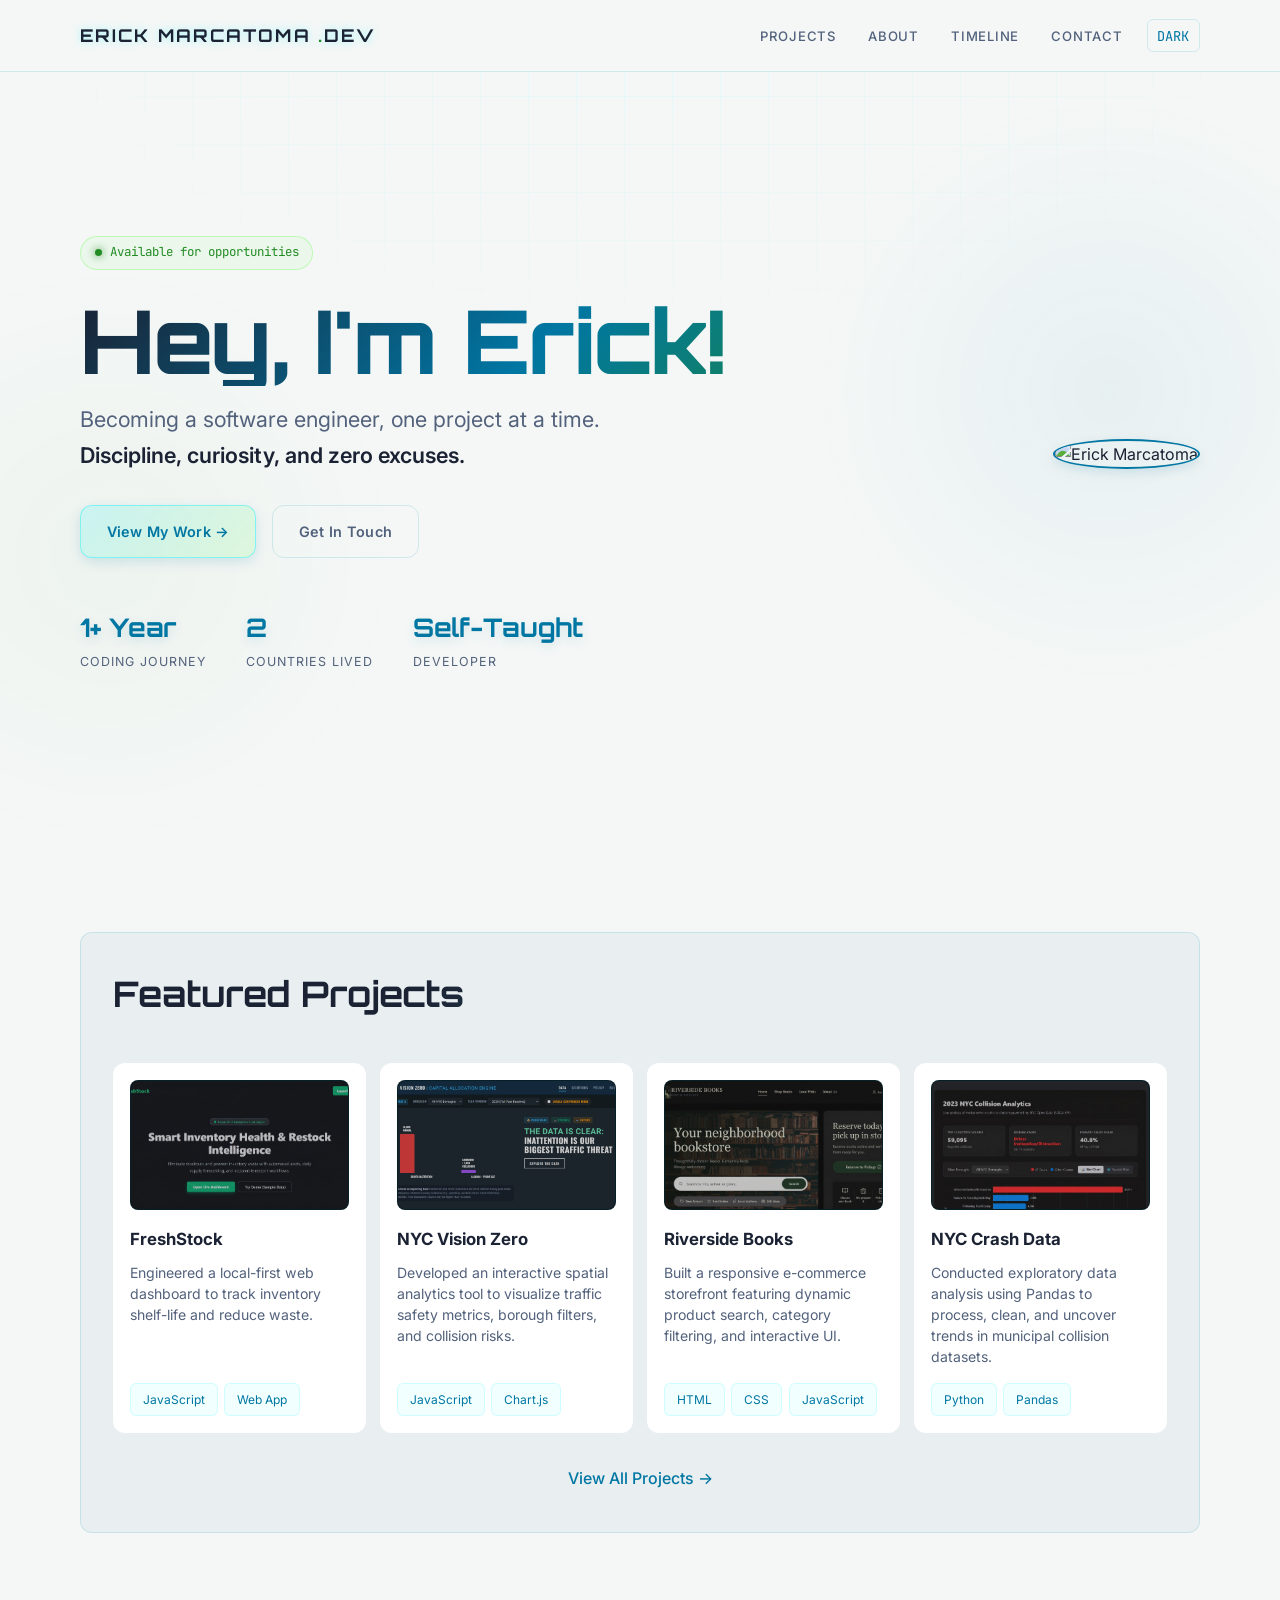
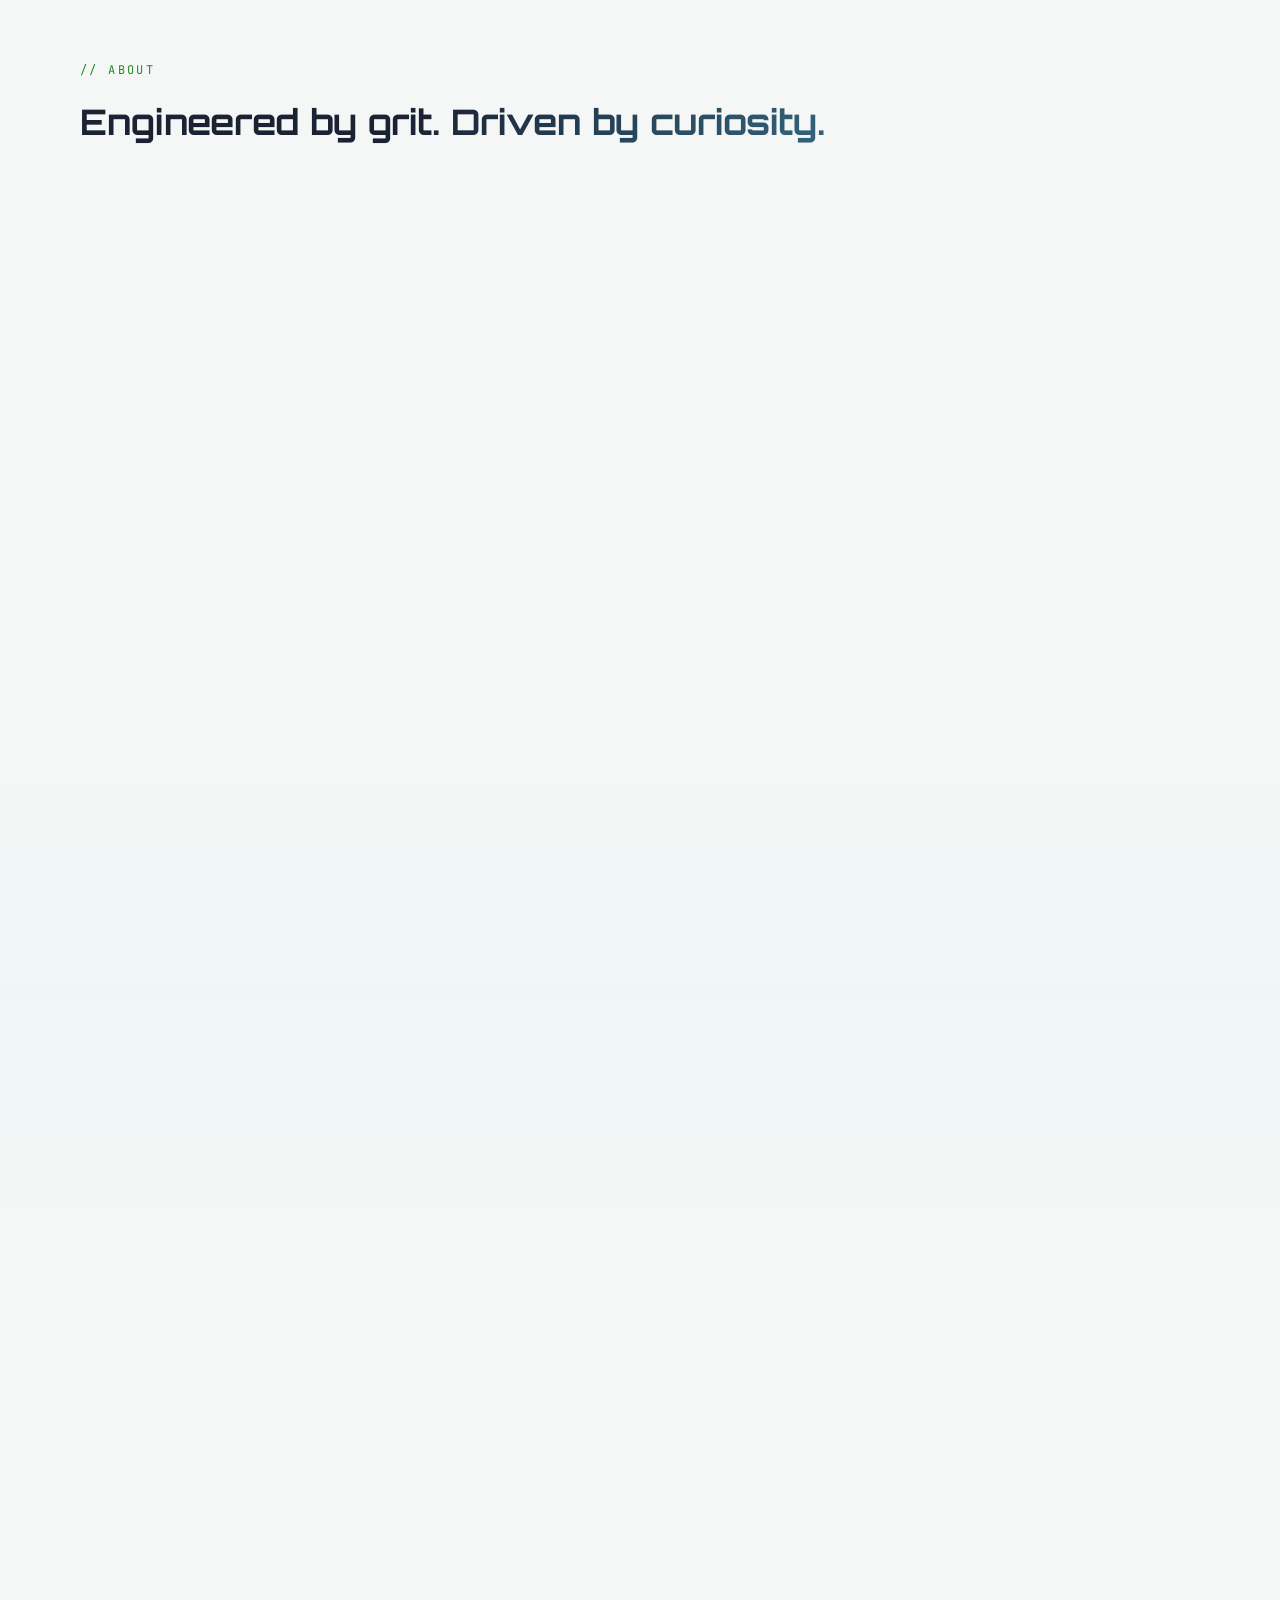
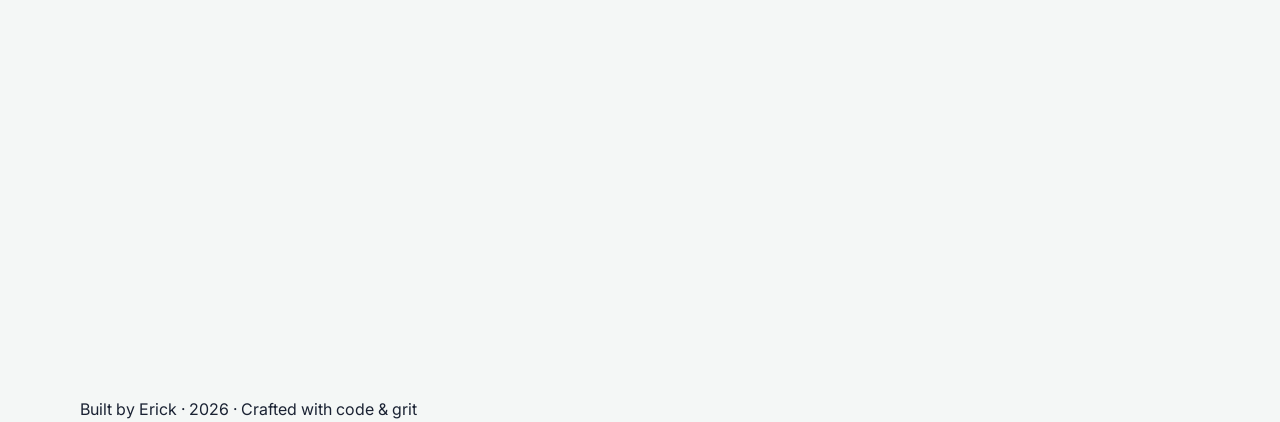
==== commit 5ce708bb: "feat: add Featured Projects section and polish UI Replaced Experience with Featured Projects. Improv" ====
--- a/index.html
+++ b/index.html
@@ -3,966 +3,28 @@
 <head>
   <meta charset="UTF-8" />
   <meta name="viewport" content="width=device-width, initial-scale=1.0" />
-  <meta name="description" content="Erick — Aspiring Software Engineer. Becoming a software engineer, one project at a time.
-Discipline, curiosity, and zero excuses." />
+  <meta name="description" content="Erick — Aspiring Software Engineer. Becoming a software engineer, one project at a time. Discipline, curiosity, and zero excuses." />
   <title>Erick Marcatoma | Aspiring Software Engineer</title>
+  
   <link rel="preconnect" href="https://fonts.googleapis.com" />
   <link rel="preconnect" href="https://fonts.gstatic.com" crossorigin />
   <link href="https://fonts.googleapis.com/css2?family=Inter:wght@300;400;500;600;700&family=Orbitron:wght@500;600;700;800&family=JetBrains+Mono:wght@400;500&display=swap" rel="stylesheet" />
-  <style>
-    :root {
-      /* Dark Theme Variables (Default) */
-      --bg: #06080f;
-      --bg-elevated: #0c1019;
-      --bg-card: #0f1522;
-      --border: rgba(0, 240, 255, 0.12);
-      --cyan: #00f0ff;
-      --green: #39ff14;
-      --cyan-dim: rgba(0, 240, 255, 0.55);
-      --green-dim: rgba(57, 255, 20, 0.45);
-      --text: #e6edf7;
-      --text-muted: #8892b0;
-      --glow-cyan: 0 0 24px rgba(0, 240, 255, 0.35);
-      --glow-green: 0 0 24px rgba(57, 255, 20, 0.25);
-      --grid-opacity: 0.03;
-      --scanline-opacity: 0.015;
-      
-      --font-display: "Orbitron", sans-serif;
-      --font-body: "Inter", system-ui, sans-serif;
-      --font-mono: "JetBrains Mono", monospace;
-      --nav-h: 72px;
-      --radius: 12px;
-      --transition: 0.35s cubic-bezier(0.4, 0, 0.2, 1);
-    }
-
-    /* Light Theme Modifiers */
-    [data-theme="light"] {
-      --bg: #f4f7f6;
-      --bg-elevated: #e9eff1;
-      --bg-card: #ffffff;
-      --border: rgba(0, 150, 180, 0.15);
-      --cyan: #0076a3;
-      --green: #228b22;
-      --cyan-dim: rgba(0, 118, 163, 0.7);
-      --green-dim: rgba(34, 139, 34, 0.8);
-      --text: #1a2233;
-      --text-muted: #53627c;
-      --glow-cyan: 0 4px 12px rgba(0, 118, 163, 0.15);
-      --glow-green: 0 4px 12px rgba(34, 139, 34, 0.15);
-      --grid-opacity: 0.05;
-      --scanline-opacity: 0.005;
-    }
-
-    *, *::before, *::after { box-sizing: border-box; margin: 0; padding: 0; }
-    html { scroll-behavior: smooth; scroll-padding-top: var(--nav-h); overflow-x: hidden; }
-
-    body {
-      font-family: var(--font-body);
-      background: var(--bg);
-      color: var(--text);
-      line-height: 1.65;
-      overflow-x: hidden;
-      width: 100%;
-      transition: background var(--transition), color var(--transition);
-    }
-
-    /* Grid background */
-    body::before {
-      content: "";
-      position: fixed;
-      inset: 0;
-      background-image:
-        linear-gradient(rgba(0, 240, 255, var(--grid-opacity)) 1px, transparent 1px),
-        linear-gradient(90deg, rgba(0, 240, 255, var(--grid-opacity)) 1px, transparent 1px);
-      background-size: 48px 48px;
-      mask-image: radial-gradient(ellipse 80% 60% at 50% 0%, black 20%, transparent 70%);
-      pointer-events: none;
-      z-index: 0;
-    }
-
-    .scanline {
-      position: fixed;
-      inset: 0;
-      background: repeating-linear-gradient(
-        0deg,
-        transparent,
-        transparent 2px,
-        rgba(0, 240, 255, var(--scanline-opacity)) 2px,
-        rgba(0, 240, 255, var(--scanline-opacity)) 4px
-      );
-      pointer-events: none;
-      z-index: 9999;
-      opacity: 0.4;
-    }
-
-    a { color: var(--cyan); text-decoration: none; transition: color var(--transition), text-shadow var(--transition); }
-    a:hover { color: var(--green); text-shadow: var(--glow-green); }
-
-    .container {
-      width: min(1120px, 92vw);
-      margin: 0 auto;
-      position: relative;
-      z-index: 1;
-    }
-
-    /* Nav */
-    nav {
-      position: fixed;
-      top: 0;
-      left: 0;
-      right: 0;
-      height: var(--nav-h);
-      display: flex;
-      align-items: center;
-      z-index: 100;
-      background: rgba(6, 8, 15, 0.82);
-      backdrop-filter: blur(16px);
-      border-bottom: 1px solid var(--border);
-      transition: background var(--transition), border-color var(--transition);
-    }
-    
-    [data-theme="light"] nav {
-      background: rgba(244, 247, 246, 0.85);
-    }
-
-    .nav-inner {
-      width: min(1120px, 92vw);
-      margin: 0 auto;
-      display: flex;
-      align-items: center;
-      justify-content: space-between;
-      gap: 1rem;
-    }
-
-    .logo {
-      font-family: var(--font-display);
-      font-weight: 700;
-      font-size: 1.1rem;
-      letter-spacing: 0.12em;
-      color: #ffd700;
-      text-shadow: 0 0 8px rgba(255, 215, 0, 0.35);
-    }
-
-    .logo span { color: var(--green); }
-
-    .nav-actions {
-      display: flex;
-      align-items: center;
-      gap: 1.5rem;
-      margin-left: auto;
-    }
-
-    .nav-links {
-      display: flex;
-      gap: 2rem;
-      list-style: none;
-    }
-
-    .nav-links a {
-      font-size: 0.82rem;
-      font-weight: 500;
-      letter-spacing: 0.06em;
-      text-transform: uppercase;
-      color: var(--text-muted);
-      transition: color var(--transition), text-shadow var(--transition);
-    }
-
-    .nav-links a:hover,
-    .nav-links a.active { color: var(--cyan); text-shadow: var(--glow-cyan); }
-
-    /* Theme Switcher Styles */
-    .theme-toggle {
-      background: none;
-      border: 1px solid var(--border);
-      color: var(--cyan);
-      padding: 0.4rem 0.6rem;
-      border-radius: 6px;
-      cursor: pointer;
-      font-family: var(--font-mono);
-      font-size: 0.85rem;
-      transition: all var(--transition);
-      display: inline-flex;
-      align-items: center;
-      justify-content: center;
-    }
-    .theme-toggle:hover {
-      border-color: var(--cyan);
-      box-shadow: var(--glow-cyan);
-    }
-
-    .nav-toggle {
-      display: none;
-      background: none;
-      border: 1px solid var(--border);
-      color: var(--cyan);
-      padding: 0.4rem 0.6rem;
-      border-radius: 6px;
-      cursor: pointer;
-      font-family: var(--font-mono);
-    }
-
-    /* Sections */
-    section { padding: 6rem 0; width: 100%; overflow: hidden; }
-
-    .section-label {
-      font-family: var(--font-mono);
-      font-size: 0.75rem;
-      letter-spacing: 0.2em;
-      text-transform: uppercase;
-      color: var(--green);
-      margin-bottom: 0.75rem;
-    }
-
-    .section-title {
-      font-family: var(--font-display);
-      font-size: clamp(1.6rem, 4vw, 2.2rem);
-      font-weight: 700;
-      margin-bottom: 2.5rem;
-      background: linear-gradient(135deg, var(--text) 30%, var(--cyan-dim));
-      -webkit-background-clip: text;
-      -webkit-text-fill-color: transparent;
-      background-clip: text;
-    }
-
-    .reveal {
-      opacity: 0;
-      transform: translateY(28px);
-      transition: opacity 0.7s ease, transform 0.7s ease;
-    }
-
-    .reveal.visible {
-      opacity: 1;
-      transform: translateY(0);
-    }
-
-    /* Hero Layout Styles */
-    .hero-layout {
-      display: grid;
-      grid-template-columns: 1fr auto;
-      gap: 3rem;
-      align-items: center;
-      width: 100%;
-    }
-
-    .hero-image img {
-      width: 280px;
-      height: 280px;
-      object-fit: cover;
-      border-radius: 50%;
-      border: 2px solid var(--cyan);
-      box-shadow: var(--glow-cyan);
-    }
-
-    /* Hero Background & Glow Elements */
-    #hero {
-      min-height: 100vh;
-      display: flex;
-      align-items: center;
-      padding-top: var(--nav-h);
-      position: relative;
-    }
-
-    .hero-glow {
-      position: absolute;
-      width: min(600px, 90vw);
-      height: min(600px, 90vw);
-      border-radius: 50%;
-      background: radial-gradient(circle, rgba(0, 240, 255, 0.08) 0%, transparent 70%);
-      top: 10%;
-      right: -10%;
-      animation: pulse-glow 6s ease-in-out infinite;
-      pointer-events: none;
-    }
-
-    [data-theme="light"] .hero-glow {
-      background: radial-gradient(circle, rgba(0, 118, 163, 0.05) 0%, transparent 70%);
-    }
-
-    .hero-glow.green {
-      background: radial-gradient(circle, rgba(57, 255, 20, 0.05) 0%, transparent 70%);
-      top: auto;
-      bottom: 5%;
-      left: -15%;
-      right: auto;
-      animation-delay: -3s;
-    }
-
-    [data-theme="light"] .hero-glow.green {
-      background: radial-gradient(circle, rgba(34, 139, 34, 0.03) 0%, transparent 70%);
-    }
-
-    @keyframes pulse-glow {
-      0%, 100% { transform: scale(1); opacity: 0.6; }
-      50% { transform: scale(1.08); opacity: 1; }
-    }
-
-    .hero-status {
-      display: inline-flex;
-      align-items: center;
-      gap: 0.5rem;
-      font-family: var(--font-mono);
-      font-size: 0.78rem;
-      color: var(--green);
-      border: 1px solid rgba(57, 255, 20, 0.25);
-      padding: 0.35rem 0.85rem;
-      border-radius: 999px;
-      margin-bottom: 1.5rem;
-      background: rgba(57, 255, 20, 0.04);
-    }
-
-    .hero-status::before {
-      content: "";
-      width: 7px;
-      height: 7px;
-      border-radius: 50%;
-      background: var(--green);
-      box-shadow: 0 0 8px var(--green);
-      animation: blink 2s ease-in-out infinite;
-    }
-
-    @keyframes blink {
-      0%, 100% { opacity: 1; }
-      50% { opacity: 0.35; }
-    }
-
-    .hero-name {
-      font-family: var(--font-display);
-      font-size: clamp(3rem, 10vw, 5.5rem);
-      font-weight: 800;
-      line-height: 1.05;
-      letter-spacing: -0.02em;
-      margin-bottom: 1rem;
-    }
-
-    .hero-name .line {
-      display: block;
-      background: linear-gradient(135deg, var(--text) 0%, var(--cyan) 50%, var(--green) 100%);
-      -webkit-background-clip: text;
-      -webkit-text-fill-color: transparent;
-      background-clip: text;
-    }
-
-    .hero-tagline {
-      font-size: clamp(1.05rem, 2.5vw, 1.35rem);
-      color: var(--text-muted);
-      max-width: min(540px, 100%);
-      margin-bottom: 2rem;
-    }
-
-    .hero-tagline strong {
-      color: var(--text);
-      font-weight: 600;
-    }
-
-    .hero-cta {
-      display: flex;
-      flex-wrap: wrap;
-      gap: 1rem;
-      margin-bottom: 3rem;
-    }
-
-    .btn {
-      display: inline-flex;
-      align-items: center;
-      gap: 0.5rem;
-      padding: 0.85rem 1.6rem;
-      border-radius: var(--radius);
-      font-weight: 600;
-      font-size: 0.9rem;
-      letter-spacing: 0.02em;
-      cursor: pointer;
-      transition: all var(--transition);
-      border: none;
-      font-family: var(--font-body);
-    }
-
-    .btn-primary {
-      background: linear-gradient(135deg, rgba(0, 240, 255, 0.15), rgba(57, 255, 20, 0.1));
-      color: var(--cyan);
-      border: 1px solid rgba(0, 240, 255, 0.4);
-      box-shadow: var(--glow-cyan);
-    }
-
-    .btn-primary:hover {
-      background: linear-gradient(135deg, rgba(0, 240, 255, 0.25), rgba(57, 255, 20, 0.15));
-      transform: translateY(-2px);
-      color: var(--green);
-    }
-
-    .btn-ghost {
-      background: transparent;
-      color: var(--text-muted);
-      border: 1px solid var(--border);
-    }
-
-    .btn-ghost:hover {
-      border-color: var(--cyan-dim);
-      color: var(--cyan);
-    }
-
-    .hero-stats {
-      display: flex;
-      flex-wrap: wrap;
-      gap: 2.5rem;
-    }
-
-    .stat-value {
-      font-family: var(--font-display);
-      font-size: 1.6rem;
-      font-weight: 700;
-      color: var(--cyan);
-      text-shadow: var(--glow-cyan);
-    }
-
-    .stat-label {
-      font-size: 0.78rem;
-      color: var(--text-muted);
-      text-transform: uppercase;
-      letter-spacing: 0.08em;
-      margin-top: 0.2rem;
-    }
-
-    /* About */
-    .about-grid {
-      display: grid;
-      grid-template-columns: 1fr 1fr;
-      gap: 3rem;
-      align-items: start;
-    }
-
-    .about-text p {
-      color: var(--text-muted);
-      margin-bottom: 1.25rem;
-      font-size: 1.02rem;
-    }
-
-    .about-text p em {
-      color: var(--cyan);
-      font-style: normal;
-      font-weight: 500;
-    }
-
-    .pillars {
-      display: flex;
-      flex-direction: column;
-      gap: 1rem;
-    }
-
-    .pillar {
-      background: var(--bg-card);
-      border: 1px solid var(--border);
-      border-radius: var(--radius);
-      padding: 1.25rem 1.5rem;
-      display: flex;
-      gap: 1rem;
-      align-items: flex-start;
-      transition: background var(--transition), border-color var(--transition), box-shadow var(--transition), transform var(--transition);
-    }
-
-    .pillar:hover {
-      border-color: rgba(0, 240, 255, 0.35);
-      box-shadow: var(--glow-cyan);
-      transform: translateX(4px);
-    }
-
-    [data-theme="light"] .pillar:hover {
-      border-color: var(--cyan);
-    }
-
-    .pillar-icon {
-      font-family: var(--font-mono);
-      font-size: 0.7rem;
-      color: var(--green);
-      border: 1px solid rgba(57, 255, 20, 0.3);
-      padding: 0.35rem 0.5rem;
-      border-radius: 6px;
-      flex-shrink: 0;
-      margin-top: 2px;
-    }
-
-    .pillar h3 {
-      font-size: 0.95rem;
-      font-weight: 600;
-      margin-bottom: 0.3rem;
-      color: var(--text);
-    }
-
-    .pillar p {
-      font-size: 0.88rem;
-      color: var(--text-muted);
-      line-height: 1.5;
-    }
-
-    /* Work */
-    .work-grid {
-      display: grid;
-      gap: 1.5rem;
-    }
-
-    .work-card {
-      background: var(--bg-card);
-      border: 1px solid var(--border);
-      border-radius: var(--radius);
-      padding: 2rem;
-      display: grid;
-      grid-template-columns: auto 1fr;
-      gap: 1.5rem;
-      transition: background var(--transition), border-color var(--transition), box-shadow var(--transition);
-    }
-
-    .work-card:hover {
-      border-color: rgba(57, 255, 20, 0.3);
-      box-shadow: var(--glow-green);
-    }
-    
-    [data-theme="light"] .work-card:hover {
-      border-color: var(--green);
-    }
-
-    .work-index {
-      font-family: var(--font-display);
-      font-size: 2rem;
-      font-weight: 800;
-      color: rgba(0, 240, 255, 0.15);
-      line-height: 1;
-      user-select: none;
-    }
-    [data-theme="light"] .work-index {
-      color: rgba(0, 118, 163, 0.12);
-    }
-
-    .work-header {
-      display: flex;
-      flex-wrap: wrap;
-      align-items: baseline;
-      gap: 0.75rem 1.5rem;
-      margin-bottom: 0.5rem;
-    }
-
-    .work-header h3 {
-      font-size: 1.15rem;
-      font-weight: 700;
-    }
-
-    .work-company {
-      font-family: var(--font-mono);
-      font-size: 0.82rem;
-      color: var(--green);
-    }
-
-    .work-period {
-      font-family: var(--font-mono);
-      font-size: 0.75rem;
-      color: var(--text-muted);
-      margin-left: auto;
-    }
-
-    .work-desc {
-      color: var(--text-muted);
-      font-size: 0.95rem;
-      margin-bottom: 1rem;
-    }
-
-    .work-highlights {
-      list-style: none;
-      display: flex;
-      flex-direction: column;
-      gap: 0.5rem;
-    }
-
-    .work-highlights li {
-      font-size: 0.88rem;
-      color: var(--text-muted);
-      padding-left: 1.2rem;
-      position: relative;
-    }
-
-    .work-highlights li::before {
-      content: "▸";
-      position: absolute;
-      left: 0;
-      color: var(--cyan);
-    }
-
-    .skills-row {
-      display: flex;
-      flex-wrap: wrap;
-      gap: 0.5rem;
-      margin-top: 2.5rem;
-      padding-top: 2rem;
-      border-top: 1px solid var(--border);
-    }
-
-    .skill-chip {
-      font-family: var(--font-mono);
-      font-size: 0.75rem;
-      padding: 0.4rem 0.85rem;
-      border-radius: 999px;
-      background: rgba(57, 255, 20, 0.06);
-      border: 1px solid rgba(57, 255, 20, 0.2);
-      color: var(--green-dim);
-      transition: all var(--transition);
-    }
-
-    .skill-chip:hover {
-      border-color: var(--green);
-      color: var(--green);
-      box-shadow: var(--glow-green);
-    }
-    
-    /* Timeline */
-    #timeline { background: linear-gradient(180deg, transparent, rgba(0, 240, 255, 0.02), transparent); }
-
-    .timeline-wrapper {
-      display: grid;
-      grid-template-columns: 280px 1fr;
-      gap: 2.5rem;
-      align-items: start;
-    }
-
-    .timeline-nav {
-      position: sticky;
-      top: calc(var(--nav-h) + 2rem);
-      display: flex;
-      flex-direction: column;
-      gap: 0.5rem;
-    }
-
-    .timeline-btn {
-      background: var(--bg-card);
-      border: 1px solid var(--border);
-      border-radius: var(--radius);
-      padding: 1rem 1.25rem;
-      text-align: left;
-      cursor: pointer;
-      transition: all var(--transition);
-      color: var(--text-muted);
-      font-family: var(--font-body);
-    }
-
-    .timeline-btn .year {
-      font-family: var(--font-mono);
-      font-size: 0.72rem;
-      color: var(--cyan-dim);
-      letter-spacing: 0.1em;
-      display: block;
-      margin-bottom: 0.25rem;
-    }
-
-    .timeline-btn .label {
-      font-size: 0.9rem;
-      font-weight: 600;
-      color: var(--text);
-    }
-
-    .timeline-btn:hover,
-    .timeline-btn.active {
-      border-color: rgba(0, 240, 255, 0.45);
-      background: rgba(0, 240, 255, 0.05);
-      box-shadow: var(--glow-cyan);
-    }
-
-    [data-theme="light"] .timeline-btn:hover,
-    [data-theme="light"] .timeline-btn.active {
-      border-color: var(--cyan);
-    }
-
-    .timeline-btn.active .year { color: var(--green); }
-
-    .timeline-panel {
-      background: var(--bg-card);
-      border: 1px solid var(--border);
-      border-radius: var(--radius);
-      padding: 2.5rem;
-      min-height: 320px;
-      position: relative;
-      overflow: hidden;
-      transition: background var(--transition), border-color var(--transition);
-    }
-
-    .timeline-panel::before {
-      content: "";
-      position: absolute;
-      top: 0;
-      left: 0;
-      width: 3px;
-      height: 100%;
-      background: linear-gradient(180deg, var(--cyan), var(--green));
-      box-shadow: var(--glow-cyan);
-    }
-
-    .timeline-content {
-      display: none;
-      animation: fadeSlide 0.45s ease;
-    }
-
-    .timeline-content.active { display: block; }
-
-    @keyframes fadeSlide {
-      from { opacity: 0; transform: translateX(12px); }
-      to { opacity: 1; transform: translateX(0); }
-    }
-
-    .timeline-content h3 {
-      font-family: var(--font-display);
-      font-size: 1.4rem;
-      margin-bottom: 0.5rem;
-      color: var(--cyan);
-    }
-
-    .timeline-content .meta {
-      font-family: var(--font-mono);
-      font-size: 0.78rem;
-      color: var(--green);
-      margin-bottom: 1.25rem;
-      letter-spacing: 0.05em;
-    }
-
-    .timeline-content p {
-      color: var(--text-muted);
-      margin-bottom: 1rem;
-      font-size: 0.98rem;
-    }
-
-    .timeline-tags {
-      display: flex;
-      flex-wrap: wrap;
-      gap: 0.5rem;
-      margin-top: 1.25rem;
-    }
-
-    .tag {
-      font-family: var(--font-mono);
-      font-size: 0.72rem;
-      padding: 0.3rem 0.65rem;
-      border-radius: 6px;
-      border: 1px solid var(--border);
-      color: var(--cyan-dim);
-      background: rgba(0, 240, 255, 0.04);
-      transition: background var(--transition), border-color var(--transition);
-    }
-
-    /* Contact */
-    #contact {
-      padding-bottom: 4rem;
-    }
-
-    .contact-grid {
-      display: grid;
-      grid-template-columns: 1fr 1fr;
-      gap: 3rem;
-      align-items: center;
-    }
-
-    .contact-text h3 {
-      font-family: var(--font-display);
-      font-size: 1.8rem;
-      margin-bottom: 1rem;
-      line-height: 1.3;
-    }
-
-    .contact-text h3 span {
-      color: var(--cyan);
-      text-shadow: var(--glow-cyan);
-    }
-
-    .contact-text p {
-      color: var(--text-muted);
-      margin-bottom: 2rem;
-      font-size: 1rem;
-    }
-
-    .contact-links {
-      display: flex;
-      flex-direction: column;
-      gap: 0.85rem;
-    }
-
-    .contact-link {
-      display: flex;
-      align-items: center;
-      gap: 0.85rem;
-      padding: 0.85rem 1.1rem;
-      background: var(--bg-card);
-      border: 1px solid var(--border);
-      border-radius: var(--radius);
-      color: var(--text-muted);
-      transition: all var(--transition);
-    }
-
-    .contact-link:hover {
-      border-color: rgba(0, 240, 255, 0.35);
-      color: var(--cyan);
-      transform: translateX(4px);
-    }
-
-    [data-theme="light"] .contact-link:hover {
-      border-color: var(--cyan);
-    }
-
-    .contact-link .icon {
-      font-family: var(--font-mono);
-      font-size: 0.7rem;
-      color: var(--green);
-      min-width: 3rem;
-    }
-
-    .contact-form {
-      background: var(--bg-card);
-      border: 1px solid var(--border);
-      border-radius: var(--radius);
-      padding: 2rem;
-      transition: background var(--transition), border-color var(--transition);
-    }
-
-    .form-group {
-      margin-bottom: 1.25rem;
-    }
-
-    .form-group label {
-      display: block;
-      font-family: var(--font-mono);
-      font-size: 0.72rem;
-      letter-spacing: 0.1em;
-      text-transform: uppercase;
-      color: var(--text-muted);
-      margin-bottom: 0.5rem;
-    }
-
-    .form-group input,
-    .form-group textarea {
-      width: 100%;
-      background: var(--bg);
-      border: 1px solid var(--border);
-      border-radius: 8px;
-      padding: 0.75rem 1rem;
-      color: var(--text);
-      font-family: var(--font-body);
-      font-size: 0.95rem;
-      transition: border-color var(--transition), box-shadow var(--transition), background var(--transition);
-      outline: none;
-    }
-
-    .form-group input:focus,
-    .form-group textarea:focus {
-      border-color: rgba(0, 240, 255, 0.45);
-      box-shadow: 0 0 0 3px rgba(0, 240, 255, 0.08);
-    }
-
-    [data-theme="light"] .form-group input:focus,
-    [data-theme="light"] .form-group textarea:focus {
-      border-color: var(--cyan);
-    }
-
-    .form-group textarea { resize: vertical; min-height: 120px; }
-
-    .form-success {
-      display: none;
-      margin-top: 1rem;
-      font-family: var(--font-mono);
-      font-size: 0.82rem;
-      color: var(--green);
-    }
-
-    .form-success.show { display: block; }
-
-    /* Typewriter Cursor Styles */
-    .cursor {
-      color: var(--cyan);
-      animation: blink 0.8s infinite;
-      font-weight: 300;
-    }
-
-    /* Responsive Styles */
-    @media (max-width: 900px) {
-      .hero-layout { 
-        grid-template-columns: 1fr; 
-        gap: 1.5rem;
-      }
-      .hero-image { display: none; } /*[cite: 1] */
-      
-      .about-grid,
-      .timeline-wrapper,
-      .contact-grid { 
-        grid-template-columns: 1fr; 
-        gap: 1.75rem;
-      }
-
-      #hero {
-        min-height: auto;
-        padding-top: calc(var(--nav-h) + 2rem);
-        padding-bottom: 3rem;
-      }
-
-      .timeline-nav {
-        position: static; /*[cite: 1] */
-        flex-direction: row; /*[cite: 1] */
-        overflow-x: auto; /*[cite: 1] */
-        padding-bottom: 0.5rem; /*[cite: 1] */
-        gap: 0.75rem;
-        -webkit-overflow-scrolling: touch;
-      }
-
-      .timeline-btn { min-width: 150px; flex-shrink: 0; } /*[cite: 1] */
-
-      .work-period { margin-left: 0; width: 100%; } /*[cite: 1] */
-
-      .nav-links {
-        display: none; /*[cite: 1] */
-        position: absolute; /*[cite: 1] */
-        top: var(--nav-h); /*[cite: 1] */
-        left: 0; /*[cite: 1] */
-        right: 0; /*[cite: 1] */
-        flex-direction: column; /*[cite: 1] */
-        background: rgba(6, 8, 15, 0.97); /*[cite: 1] */
-        padding: 1.5rem 2rem; /*[cite: 1] */
-        gap: 1.25rem; /*[cite: 1] */
-        border-bottom: 1px solid var(--border); /*[cite: 1] */
-      }
-      
-      [data-theme="light"] .nav-links {
-        background: rgba(244, 247, 246, 0.98); /*[cite: 1] */
-      }
-
-      .nav-links.open { display: flex; } /*[cite: 1] */
-
-      .nav-toggle { display: block; } /*[cite: 1] */
-    }
-
-    @media (max-width: 600px) {
-      .work-card { 
-        grid-template-columns: 1fr; /*[cite: 1] */
-        padding: 1.25rem;
-        gap: 1rem;
-      }
-      .work-index { font-size: 1.2rem; } /*[cite: 1] */
-      
-      section { padding: 3rem 0; }
-
-      .hero-name {
-        font-size: clamp(2.2rem, 8vw, 3.5rem);
-      }
-
-      .contact-form {
-        padding: 1.25rem;
-      }
-    }
-  </style>
+  
+  <link rel="stylesheet" href="styles.css" />
 </head>
 <body>
   <div class="scanline" aria-hidden="true"></div>
 
   <nav>
     <div class="nav-inner">
-      <a href="#hero" class="logo">ERICK MARCATOMA<span>.</span>DEV</a>
+      <a href="#hero" class="logo">ERICK MARCATOMA <span>.</span>DEV</a>
       <div class="nav-actions">
         <ul class="nav-links" id="navLinks">
+          <li><a href="#projects">Projects</a></li>
           <li><a href="#about">About</a></li>
-          <li><a href="#work">Experience</a></li>
           <li><a href="#timeline">Timeline</a></li>
           <li><a href="#contact">Contact</a></li>
         </ul>
-        <!-- Theme Toggle Switcher Box -->
         <button class="theme-toggle" id="themeToggle" aria-label="Switch UI Theme">
           <span class="theme-icon">LIGHT</span>
         </button>
@@ -972,7 +34,6 @@
   </nav>
 
   <main>
-    <!-- Hero -->
     <section id="hero">
       <div class="hero-glow" aria-hidden="true"></div>
       <div class="hero-glow green" aria-hidden="true"></div>
@@ -988,7 +49,7 @@
               <strong>Discipline, curiosity, and zero excuses.</strong>
             </p>
             <div class="hero-cta">
-              <a href="#work" class="btn btn-primary">View My Work →</a>
+              <a href="#projects" class="btn btn-primary">View My Work →</a>
               <a href="#contact" class="btn btn-ghost">Get In Touch</a>
             </div>
             <div class="hero-stats">
@@ -1013,7 +74,78 @@
       </div>
     </section>
 
-    <!-- About -->
+    <!-- Featured Projects Section -->
+    <section id="projects">
+      <div class="container">
+        <div class="projects-container reveal">
+          <h2 class="section-title">Featured Projects</h2>
+          
+          <div class="projects-grid">
+            <!-- Project 1 -->
+            <article class="project-card">
+              <a href="https://freshstock-tau.vercel.app/" target="_blank" rel="noopener noreferrer" class="card-link-overlay" aria-label="View FreshStock"></a>
+              <div class="project-img-placeholder freshstock">
+                <img src="freshstock.jpg" alt="FreshStock Dashboard" class="project-img" />
+              </div>
+              <h3>FreshStock</h3>
+              <p>Engineered a local-first web dashboard to track inventory shelf-life and reduce waste.</p>
+              <div class="project-tags">
+                <span>JavaScript</span>
+                <span>Web App</span>
+              </div>
+            </article>
+
+            <!-- Project 2 -->
+            <article class="project-card">
+              <a href="https://nyc-collision-analytics.vercel.app/" target="_blank" rel="noopener noreferrer" class="card-link-overlay" aria-label="View NYC Vision Zero"></a>
+              <div class="project-img-placeholder visionzero">
+                <img src="NYC_Vision_Zero.png" alt="NYC Vision Zero Map" class="project-img" />
+              </div>
+              <h3>NYC Vision Zero</h3>
+              <p>Developed an interactive spatial analytics tool to visualize traffic safety metrics, borough filters, and collision risks.</p>
+              <div class="project-tags">
+                <span>JavaScript</span>
+                <span>Chart.js</span>
+              </div>
+            </article>
+
+            <!-- Project 3 -->
+            <article class="project-card">
+              <a href="https://your-riverside-link.com" target="_blank" rel="noopener noreferrer" class="card-link-overlay" aria-label="View Riverside Books"></a>
+              <div class="project-img-placeholder riverside">
+                <img src="Riverside_Books.jpg" alt="Riverside Books Website" class="project-img" />
+              </div>
+              <h3>Riverside Books</h3>
+              <p>Built a responsive e-commerce storefront featuring dynamic product search, category filtering, and interactive UI.</p>
+              <div class="project-tags">
+                <span>HTML</span>
+                <span>CSS</span>
+                <span>JavaScript</span>
+              </div>
+            </article>
+
+            <!-- Project 4 -->
+            <article class="project-card">
+              <a href="https://nyc-crash-data-2023-9fsm.vercel.app/" target="_blank" rel="noopener noreferrer" class="card-link-overlay" aria-label="View NYC Crash Data"></a>
+              <div class="project-img-placeholder crashdata">
+                <img src="NYC_Crash_Data.jpg" alt="NYC Crash Data Analysis" class="project-img" />
+              </div>
+              <h3>NYC Crash Data</h3>
+              <p>Conducted exploratory data analysis using Pandas to process, clean, and uncover trends in municipal collision datasets.</p>
+              <div class="project-tags">
+                <span>Python</span>
+                <span>Pandas</span>
+              </div>
+            </article>
+          </div>
+
+          <div class="view-all-wrapper">
+            <a href="https://github.com/erickmarcatoma" target="_blank" rel="noopener noreferrer" class="btn-view-all">View All Projects →</a>
+          </div>
+        </div>
+      </div>
+    </section>
+
     <section id="about">
       <div class="container">
         <div class="reveal">
@@ -1027,7 +159,6 @@
               to code after making the life-changing move to a <em>new country</em>. Adapting to a new language,
               culture, and environment challenged me to grow, while inspiring me to pursue a career 
               in technology.
-              
             </p>
             <p>
               Before tech, <em>competitive soccer</em> taught me to perform under pressure, recover from
@@ -1068,91 +199,6 @@
       </div>
     </section>
 
-    <!-- Work Experience -->
-    <section id="work">
-      <div class="container">
-        <div class="reveal">
-          <p class="section-label">// experience</p>
-          <h2 class="section-title">Work Experience</h2>
-        </div>
-        <div class="work-grid">
-          <article class="work-card reveal">
-            <div class="work-index">01</div>
-            <div>
-              <div class="work-header">
-                <h3>Software Engineering Fellow</h3>
-                <span class="work-company">Pursuit AI-Native Program / Incoming Fellow</span>
-                <span class="work-period">2026 — Present</span>
-              </div>
-              <p class="work-desc">
-                Developing full-stack software engineering skills through hands-on projects,
-                 collaboration, and modern development practices. Building applications while
-                 strengthening problem-solving, technical skills, and the ability to contribute to engineering teams.
-              </p>
-              <ul class="work-highlights">
-                <li>Hands-On Projects</li>
-                <li>Collaborative Development</li>
-                <li>Continuous Learning</li>
-                <li>Problem Solving</li>
-              </ul>
-            </div>
-          </article>
-          <article class="work-card reveal">
-            <div class="work-index">02</div>
-            <div>
-              <div class="work-header">
-                <h3>Featured Projects</h3>
-                <span class="work-company">Personal Projects</span>
-                <span class="work-period">2024 — Present</span>
-              </div>
-              <p class="work-desc">
-                Built an interactive game using JavaScript, HTML, 
-                and CSS. Implemented game logic, user interaction, and dynamic updates through the DOM.
-                Created a Python application focused on automation, logic, and data handling while practicing 
-                clean and reusable code.
-              </p>
-              <ul class="work-highlights">
-                <li>Game Logic</li>
-                <li>User Interaction</li>
-                <li>DOM Manipulation</li>
-                <li>Functions</li>
-                <li>Automation</li>
-              </ul>
-            </div>
-          </article>
-          <article class="work-card reveal">
-            <div class="work-index">03</div>
-            <div>
-              <div class="work-header">
-                <h3>Competitive Soccer Athlete</h3>
-                <span class="work-company">Personal Development Experience</span>
-                <span class="work-period">2017 — Present</span>
-              </div>
-              <p class="work-desc">
-                Competed in organized soccer, developing discipline, teamwork, consistency, and the ability
-                 to perform under pressure. The habits built through training and competition continue to influence
-                  the way I approach learning, problem-solving, and software development.
-              </p>
-              <ul class="work-highlights">
-                <li>Discipline</li>
-                <li>Teamwork</li>
-                <li>Goal Setting</li>
-                <li>Perform Under Pressure</li>
-              </ul>
-            </div>
-          </article>
-        </div>
-        <div class="skills-row reveal">
-          <span class="skill-chip">Dicipline</span>
-          <span class="skill-chip">Teamwork</span>
-          <span class="skill-chip">Problem Solving</span>
-          <span class="skill-chip">Adaptability</span>
-          <span class="skill-chip">Continuous Learning</span>
-        </div>
-      </div>
-    </section>
-
-    <!-- Timeline -->
     <section id="timeline">
       <div class="container">
         <div class="reveal">
@@ -1274,7 +320,6 @@
       </div>
     </section>
 
-    <!-- Contact -->
     <section id="contact">
       <div class="container">
         <div class="reveal">
@@ -1291,17 +336,17 @@
               to hear from you.
             </p>
             <div class="contact-links">
-              <a href="mailto:erick@pursuit.org" class="contact-link">
+              <a href="mailto:erick.marcatoma@pursuit.org" class="contact-link">
                 <span class="icon">EMAIL</span>
-                erick@pursuit.org
+                erick.marcatoma@pursuit.org
               </a>
-              <a href="https://github.com/yourusername" target="_blank" rel="noopener noreferrer" class="contact-link">
+              <a href="https://github.com/erickmarcatoma" target="_blank" rel="noopener noreferrer" class="contact-link">
                 <span class="icon">GH</span>
-                github.com/yourusername
+                github.com/erickmarcatoma
               </a>
-              <a href="https://linkedin.com/in/yourusername" target="_blank" rel="noopener noreferrer" class="contact-link">
+              <a href="https://www.linkedin.com/in/erick-marcatoma-611326419/" target="_blank" rel="noopener noreferrer" class="contact-link">
                 <span class="icon">IN</span>
-                linkedin.com/in/yourusername
+                linkedin.com//in/erick-marcatoma-611326419/
               </a>
             </div>
           </div>
@@ -1332,175 +377,6 @@
     </div>
   </footer>
 
-  <script>
-    // Theme Switch Logic
-    const themeToggle = document.getElementById("themeToggle");
-    const themeIcon = themeToggle.querySelector(".theme-icon");
-    
-    const savedTheme = localStorage.getItem("portfolio-theme");
-    const systemPrefersLight = window.matchMedia("(prefers-color-scheme: light)").matches;
-    
-    const initialTheme = savedTheme || (systemPrefersLight ? "light" : "dark");
-    setTheme(initialTheme);
-
-    themeToggle.addEventListener("click", () => {
-      const currentTheme = document.body.getAttribute("data-theme") || "dark";
-      const newTheme = currentTheme === "dark" ? "light" : "dark";
-      setTheme(newTheme);
-    });
-
-    // Code Citation: Implementation pattern based on self-updating local storage themes[cite: 2]
-    function setTheme(theme) {
-      if (theme === "light") {
-        document.body.setAttribute("data-theme", "light");
-        themeIcon.textContent = "DARK";
-        localStorage.setItem("portfolio-theme", "light");
-      } else {
-        document.body.removeAttribute("data-theme");
-        themeIcon.textContent = "LIGHT";
-        localStorage.setItem("portfolio-theme", "dark");
-      }
-    }
-
-    // Scroll reveal
-    const revealEls = document.querySelectorAll(".reveal");
-    const revealObserver = new IntersectionObserver(
-      (entries) => {
-        entries.forEach((entry, i) => {
-          if (entry.isIntersecting) {
-            setTimeout(() => entry.target.classList.add("visible"), i * 80);
-            revealObserver.unobserve(entry.target);
-          }
-        });
-      },
-      { threshold: 0.12, rootMargin: "0px 0px -40px 0px" }
-    );
-    revealEls.forEach((el) => revealObserver.observe(el));
-
-    // Timeline interaction
-    const timelineBtns = document.querySelectorAll(".timeline-btn");
-    const timelineContents = document.querySelectorAll(".timeline-content");
-
-    timelineBtns.forEach((btn) => {
-      btn.addEventListener("click", () => {
-        const target = btn.dataset.target;
-        timelineBtns.forEach((b) => {
-          b.classList.remove("active");
-          b.setAttribute("aria-selected", "false");
-        });
-        timelineContents.forEach((c) => c.classList.remove("active"));
-        btn.classList.add("active");
-        btn.setAttribute("aria-selected", "true");
-        const panelElement = document.getElementById(target);
-        if(panelElement) panelElement.classList.add("active");
-      });
-    });
-
-    // Active nav link on scroll
-    const sections = document.querySelectorAll("section[id]");
-    const navAnchors = document.querySelectorAll(".nav-links a");
-
-    const navObserver = new IntersectionObserver(
-      (entries) => {
-        entries.forEach((entry) => {
-          if (entry.isIntersecting) {
-            navAnchors.forEach((a) => {
-              a.classList.toggle("active", a.getAttribute("href") === `#${entry.target.id}`);
-            });
-          }
-        });
-      },
-      { threshold: 0.1, rootMargin: "-72px 0px -40% 0px" }
-    );
-    sections.forEach((s) => navObserver.observe(s));
-
-    // Mobile nav toggle
-    const navToggle = document.getElementById("navToggle");
-    const navLinks = document.getElementById("navLinks");
-    navToggle.addEventListener("click", () => navLinks.classList.toggle("open"));
-    navLinks.querySelectorAll("a").forEach((a) => {
-      a.addEventListener("click", () => navLinks.classList.remove("open"));
-    });
-
-    // Contact form
-    document.getElementById("contactForm").addEventListener("submit", (e) => {
-      e.preventDefault();
-      document.getElementById("formSuccess").classList.add("show");
-      e.target.reset();
-      setTimeout(() => document.getElementById("formSuccess").classList.remove("show"), 4000);
-    });
-
-    // Footer year
-    document.getElementById("year").textContent = new Date().getFullYear();
-
-    // Typewriter Subsystem Initialization Logic
-    const typingText = "Becoming a software engineer, one project at a time.";
-    const typingElement = document.querySelector(".hero-tagline");
-    const staticPart = document.querySelector(".hero-tagline strong");
-
-    const strongHTML = `<strong>Discipline, curiosity, and zero excuses.</strong>`;
-
-    let i = 0;
-    typingElement.innerHTML = '<span id="typed"></span><span class="cursor">|</span>' + staticPart.outerHTML;
-    typingElement.innerHTML = '<span id="typed"></span><span class="cursor">|</span><br>' + strongHTML;
-
-    function typeWriter() {
-      if (i < typingText.length) {
-        document.getElementById("typed").textContent += typingText.charAt(i);
-        i++;
-        setTimeout(typeWriter, 55);
-      } else {
-        document.querySelector(".cursor").style.display = "none";
-      }
-    }
-
-    typeWriter();
-
-    // Mouse Trail Effect - Disabled on touchscreen devices to prevent scrolling issues[cite: 1]
-    const isTouchDevice = 'ontouchstart' in window || navigator.maxTouchPoints > 0;
-
-    if (!isTouchDevice) {
-      const trail = [];
-      const trailLength = 6;
-
-      for (let i = 0; i < trailLength; i++) {
-        const dot = document.createElement("div");
-        dot.style.cssText = `
-          position: fixed;
-          width: ${8 - i * 0.5}px;
-          height: ${8 - i * 0.5}px;
-          border-radius: 50%;
-          background: var(--cyan);
-          pointer-events: none;
-          z-index: 9998;
-          opacity: ${1 - i / trailLength};
-          transition: transform 0.1s ease;
-        `;
-        document.body.appendChild(dot);
-        trail.push({ el: dot, x: 0, y: 0 });
-      }
-
-      let mouseX = 0, mouseY = 0;
-
-      document.addEventListener("mousemove", (e) => {
-        mouseX = e.clientX;
-        mouseY = e.clientY;
-      });
-
-      function animateTrail() {
-        let x = mouseX, y = mouseY;
-        trail.forEach((dot, i) => {
-          const prev = trail[i - 1] || { x: mouseX, y: mouseY };
-          dot.x += (prev.x - dot.x) * 0.35;
-          dot.y += (prev.y - dot.y) * 0.35;
-          dot.el.style.left = dot.x - 4 + "px";
-          dot.el.style.top = dot.y - 4 + "px";
-        });
-        requestAnimationFrame(animateTrail);
-      }
-
-      animateTrail();
-    }
-  </script>
+  <script src="script.js"></script>
 </body>
-</html>
+</html>
--- a/styles.css
+++ b/styles.css
@@ -0,0 +1,932 @@
+:root {
+  --bg: #06080f;
+  --bg-elevated: #0c1019;
+  --bg-card: #0f1522;
+  --border: rgba(0, 240, 255, 0.12);
+  --cyan: #00f0ff;
+  --green: #39ff14;
+  --cyan-dim: rgba(0, 240, 255, 0.55);
+  --green-dim: rgba(57, 255, 20, 0.45);
+  --text: #e6edf7;
+  --text-muted: #8892b0;
+  --glow-cyan: 0 0 24px rgba(0, 240, 255, 0.35);
+  --glow-green: 0 0 24px rgba(57, 255, 20, 0.25);
+  --grid-opacity: 0.03;
+  --scanline-opacity: 0.015;
+  
+  --font-display: "Orbitron", sans-serif;
+  --font-body: "Inter", system-ui, sans-serif;
+  --font-mono: "JetBrains Mono", monospace;
+  --nav-h: 72px;
+  --radius: 12px;
+  --transition: 0.35s cubic-bezier(0.4, 0, 0.2, 1);
+}
+
+[data-theme="light"] {
+  --bg: #f4f7f6;
+  --bg-elevated: #e9eff1;
+  --bg-card: #ffffff;
+  --border: rgba(0, 150, 180, 0.15);
+  --cyan: #0076a3;
+  --green: #228b22;
+  --cyan-dim: rgba(0, 118, 163, 0.7);
+  --green-dim: rgba(34, 139, 34, 0.8);
+  --text: #1a2233;
+  --text-muted: #53627c;
+  --glow-cyan: 0 4px 12px rgba(0, 118, 163, 0.15);
+  --glow-green: 0 4px 12px rgba(34, 139, 34, 0.15);
+  --grid-opacity: 0.05;
+  --scanline-opacity: 0.005;
+}
+
+*, *::before, *::after { box-sizing: border-box; margin: 0; padding: 0; }
+
+html { 
+  scroll-behavior: smooth; 
+  scroll-padding-top: var(--nav-h); 
+  overflow-x: hidden; 
+}
+
+body {
+  font-family: var(--font-body);
+  background: var(--bg);
+  color: var(--text);
+  line-height: 1.65;
+  overflow-x: hidden;
+  width: 100%;
+  transition: background var(--transition), color var(--transition);
+}
+
+body::before {
+  content: "";
+  position: fixed;
+  inset: 0;
+  background-image:
+    linear-gradient(rgba(0, 240, 255, var(--grid-opacity)) 1px, transparent 1px),
+    linear-gradient(90deg, rgba(0, 240, 255, var(--grid-opacity)) 1px, transparent 1px);
+  background-size: 48px 48px;
+  mask-image: radial-gradient(ellipse 80% 60% at 50% 0%, black 20%, transparent 70%);
+  pointer-events: none;
+  z-index: 0;
+}
+
+.scanline {
+  position: fixed;
+  inset: 0;
+  background: repeating-linear-gradient(
+    0deg,
+    transparent,
+    transparent 2px,
+    rgba(0, 240, 255, var(--scanline-opacity)) 2px,
+    rgba(0, 240, 255, var(--scanline-opacity)) 4px
+  );
+  pointer-events: none;
+  z-index: 9999;
+  opacity: 0.4;
+}
+
+a { color: var(--cyan); text-decoration: none; transition: color var(--transition), text-shadow var(--transition); }
+a:hover { color: var(--green); text-shadow: var(--glow-green); }
+
+.container {
+  width: min(1120px, 92vw);
+  margin: 0 auto;
+  position: relative;
+  z-index: 1;
+}
+
+nav {
+  position: fixed;
+  top: 0;
+  left: 0;
+  right: 0;
+  height: var(--nav-h);
+  display: flex;
+  align-items: center;
+  z-index: 100;
+  background: rgba(6, 8, 15, 0.82);
+  backdrop-filter: blur(16px);
+  border-bottom: 1px solid var(--border);
+  transition: background var(--transition), border-color var(--transition);
+}
+
+[data-theme="light"] nav {
+  background: rgba(244, 247, 246, 0.85);
+}
+
+.nav-inner {
+  width: min(1120px, 92vw);
+  margin: 0 auto;
+  display: flex;
+  align-items: center;
+  justify-content: space-between;
+  gap: 1rem;
+}
+
+.logo {
+  font-family: var(--font-display);
+  font-weight: 700;
+  font-size: 1.1rem;
+  letter-spacing: 0.12em;
+  color: var(--text);
+  text-shadow: 0 0 8px rgba(0, 240, 255, 0.35);
+}
+
+.logo span { color: var(--green); }
+
+.nav-actions {
+  display: flex;
+  align-items: center;
+  gap: 1.5rem;
+  margin-left: auto;
+}
+
+.nav-links {
+  display: flex;
+  gap: 2rem;
+  list-style: none;
+}
+
+.nav-links a {
+  font-size: 0.82rem;
+  font-weight: 500;
+  letter-spacing: 0.06em;
+  text-transform: uppercase;
+  color: var(--text-muted);
+  transition: color var(--transition), text-shadow var(--transition);
+}
+
+.nav-links a:hover,
+.nav-links a.active { color: var(--cyan); text-shadow: var(--glow-cyan); }
+
+.theme-toggle {
+  background: none;
+  border: 1px solid var(--border);
+  color: var(--cyan);
+  padding: 0.4rem 0.6rem;
+  border-radius: 6px;
+  cursor: pointer;
+  font-family: var(--font-mono);
+  font-size: 0.85rem;
+  transition: all var(--transition);
+  display: inline-flex;
+  align-items: center;
+  justify-content: center;
+}
+
+.theme-toggle:hover {
+  border-color: var(--cyan);
+  box-shadow: var(--glow-cyan);
+}
+
+.nav-toggle {
+  display: none;
+  background: none;
+  border: 1px solid var(--border);
+  color: var(--cyan);
+  padding: 0.4rem 0.6rem;
+  border-radius: 6px;
+  cursor: pointer;
+  font-family: var(--font-mono);
+}
+
+section { 
+  padding: 2rem 0 4rem; 
+  width: 100%; 
+  overflow: hidden; 
+}
+
+.section-label {
+  font-family: var(--font-mono);
+  font-size: 0.75rem;
+  letter-spacing: 0.2em;
+  text-transform: uppercase;
+  color: var(--green);
+  margin-bottom: 0.75rem;
+}
+
+.section-title {
+  font-family: var(--font-display);
+  font-size: clamp(1.6rem, 4vw, 2.2rem);
+  font-weight: 700;
+  margin-bottom: 2.5rem;
+  background: linear-gradient(135deg, var(--text) 30%, var(--cyan-dim));
+  -webkit-background-clip: text;
+  -webkit-text-fill-color: transparent;
+  background-clip: text;
+}
+
+.reveal {
+  opacity: 0;
+  transform: translateY(28px);
+  transition: opacity 0.7s ease, transform 0.7s ease;
+}
+
+.reveal.visible {
+  opacity: 1;
+  transform: translateY(0);
+}
+
+.hero-layout {
+  display: grid;
+  grid-template-columns: 1fr auto;
+  gap: 3rem;
+  align-items: center;
+  width: 100%;
+}
+
+.hero-image img {
+  width: 280px;
+  height: 280px;
+  object-fit: cover;
+  border-radius: 50%;
+  border: 2px solid var(--cyan);
+  box-shadow: var(--glow-cyan);
+}
+
+#hero {
+  min-height: 100vh;
+  display: flex;
+  align-items: center;
+  padding-top: var(--nav-h);
+  position: relative;
+}
+
+.hero-glow {
+  position: absolute;
+  width: min(600px, 90vw);
+  height: min(600px, 90vw);
+  border-radius: 50%;
+  background: radial-gradient(circle, rgba(0, 240, 255, 0.08) 0%, transparent 70%);
+  top: 10%;
+  right: -10%;
+  animation: pulse-glow 6s ease-in-out infinite;
+  pointer-events: none;
+}
+
+[data-theme="light"] .hero-glow {
+  background: radial-gradient(circle, rgba(0, 118, 163, 0.05) 0%, transparent 70%);
+}
+
+.hero-glow.green {
+  background: radial-gradient(circle, rgba(57, 255, 20, 0.05) 0%, transparent 70%);
+  top: auto;
+  bottom: 5%;
+  left: -15%;
+  right: auto;
+  animation-delay: -3s;
+}
+
+[data-theme="light"] .hero-glow.green {
+  background: radial-gradient(circle, rgba(34, 139, 34, 0.03) 0%, transparent 70%);
+}
+
+@keyframes pulse-glow {
+  0%, 100% { transform: scale(1); opacity: 0.6; }
+  50% { transform: scale(1.08); opacity: 1; }
+}
+
+.hero-status {
+  display: inline-flex;
+  align-items: center;
+  gap: 0.5rem;
+  font-family: var(--font-mono);
+  font-size: 0.78rem;
+  color: var(--green);
+  border: 1px solid rgba(57, 255, 20, 0.25);
+  padding: 0.35rem 0.85rem;
+  border-radius: 999px;
+  margin-bottom: 1.5rem;
+  background: rgba(57, 255, 20, 0.04);
+}
+
+.hero-status::before {
+  content: "";
+  width: 7px;
+  height: 7px;
+  border-radius: 50%;
+  background: var(--green);
+  box-shadow: 0 0 8px var(--green);
+  animation: blink 2s ease-in-out infinite;
+}
+
+@keyframes blink {
+  0%, 100% { opacity: 1; }
+  50% { opacity: 0.35; }
+}
+
+.hero-name {
+  font-family: var(--font-display);
+  font-size: clamp(3rem, 10vw, 5.5rem);
+  font-weight: 800;
+  line-height: 1.05;
+  letter-spacing: -0.02em;
+  margin-bottom: 1rem;
+}
+
+.hero-name .line {
+  display: block;
+  background: linear-gradient(135deg, var(--text) 0%, var(--cyan) 50%, var(--green) 100%);
+  -webkit-background-clip: text;
+  -webkit-text-fill-color: transparent;
+  background-clip: text;
+}
+
+.hero-tagline {
+  font-size: clamp(1.05rem, 2.5vw, 1.35rem);
+  color: var(--text-muted);
+  max-width: min(540px, 100%);
+  margin-bottom: 2rem;
+}
+
+.hero-tagline strong {
+  color: var(--text);
+  font-weight: 600;
+}
+
+.hero-cta {
+  display: flex;
+  flex-wrap: wrap;
+  gap: 1rem;
+  margin-bottom: 3rem;
+}
+
+.btn {
+  display: inline-flex;
+  align-items: center;
+  gap: 0.5rem;
+  padding: 0.85rem 1.6rem;
+  border-radius: var(--radius);
+  font-weight: 600;
+  font-size: 0.9rem;
+  letter-spacing: 0.02em;
+  cursor: pointer;
+  transition: all var(--transition);
+  border: none;
+  font-family: var(--font-body);
+}
+
+.btn-primary {
+  background: linear-gradient(135deg, rgba(0, 240, 255, 0.15), rgba(57, 255, 20, 0.1));
+  color: var(--cyan);
+  border: 1px solid rgba(0, 240, 255, 0.4);
+  box-shadow: var(--glow-cyan);
+}
+
+.btn-primary:hover {
+  background: linear-gradient(135deg, rgba(0, 240, 255, 0.25), rgba(57, 255, 20, 0.15));
+  transform: translateY(-2px);
+  color: var(--green);
+}
+
+.btn-ghost {
+  background: transparent;
+  color: var(--text-muted);
+  border: 1px solid var(--border);
+}
+
+.btn-ghost:hover {
+  border-color: var(--cyan-dim);
+  color: var(--cyan);
+}
+
+.hero-stats {
+  display: flex;
+  flex-wrap: wrap;
+  gap: 2.5rem;
+}
+
+.stat-value {
+  font-family: var(--font-display);
+  font-size: 1.6rem;
+  font-weight: 700;
+  color: var(--cyan);
+  text-shadow: var(--glow-cyan);
+}
+
+.stat-label {
+  font-size: 0.78rem;
+  color: var(--text-muted);
+  text-transform: uppercase;
+  letter-spacing: 0.08em;
+  margin-top: 0.2rem;
+}
+
+.about-grid {
+  display: grid;
+  grid-template-columns: 1fr 1fr;
+  gap: 3rem;
+  align-items: start;
+}
+
+.about-text p {
+  color: var(--text-muted);
+  margin-bottom: 1.25rem;
+  font-size: 1.02rem;
+}
+
+.about-text p em {
+  color: var(--cyan);
+  font-style: normal;
+  font-weight: 500;
+}
+
+.pillars {
+  display: flex;
+  flex-direction: column;
+  gap: 1rem;
+}
+
+.pillar {
+  background: var(--bg-card);
+  border: 1px solid var(--border);
+  border-radius: var(--radius);
+  padding: 1.25rem 1.5rem;
+  display: flex;
+  gap: 1rem;
+  align-items: flex-start;
+  transition: background var(--transition), border-color var(--transition), box-shadow var(--transition), transform var(--transition);
+}
+
+.pillar:hover {
+  border-color: rgba(0, 240, 255, 0.35);
+  box-shadow: var(--glow-cyan);
+  transform: translateX(4px);
+}
+
+[data-theme="light"] .pillar:hover {
+  border-color: var(--cyan);
+}
+
+.pillar-icon {
+  font-family: var(--font-mono);
+  font-size: 0.7rem;
+  color: var(--green);
+  border: 1px solid rgba(57, 255, 20, 0.3);
+  padding: 0.35rem 0.5rem;
+  border-radius: 6px;
+  flex-shrink: 0;
+  margin-top: 2px;
+}
+
+.pillar h3 {
+  font-size: 0.95rem;
+  font-weight: 600;
+  margin-bottom: 0.3rem;
+  color: var(--text);
+}
+
+.pillar p {
+  font-size: 0.88rem;
+  color: var(--text-muted);
+  line-height: 1.5;
+}
+
+#timeline { background: linear-gradient(180deg, transparent, rgba(0, 240, 255, 0.02), transparent); }
+
+.timeline-wrapper {
+  display: grid;
+  grid-template-columns: 280px 1fr;
+  gap: 2.5rem;
+  align-items: start;
+}
+
+.timeline-nav {
+  position: sticky;
+  top: calc(var(--nav-h) + 2rem);
+  display: flex;
+  flex-direction: column;
+  gap: 0.5rem;
+}
+
+.timeline-btn {
+  background: var(--bg-card);
+  border: 1px solid var(--border);
+  border-radius: var(--radius);
+  padding: 1rem 1.25rem;
+  text-align: left;
+  cursor: pointer;
+  transition: all var(--transition);
+  color: var(--text-muted);
+  font-family: var(--font-body);
+}
+
+.timeline-btn .year {
+  font-family: var(--font-mono);
+  font-size: 0.72rem;
+  color: var(--cyan-dim);
+  letter-spacing: 0.1em;
+  display: block;
+  margin-bottom: 0.25rem;
+}
+
+.timeline-btn .label {
+  font-size: 0.9rem;
+  font-weight: 600;
+  color: var(--text);
+}
+
+.timeline-btn:hover,
+.timeline-btn.active {
+  border-color: rgba(0, 240, 255, 0.45);
+  background: rgba(0, 240, 255, 0.05);
+  box-shadow: var(--glow-cyan);
+}
+
+[data-theme="light"] .timeline-btn:hover,
+[data-theme="light"] .timeline-btn.active {
+  border-color: var(--cyan);
+}
+
+.timeline-btn.active .year { color: var(--green); }
+
+.timeline-panel {
+  background: var(--bg-card);
+  border: 1px solid var(--border);
+  border-radius: var(--radius);
+  padding: 2.5rem;
+  min-height: 320px;
+  position: relative;
+  overflow: hidden;
+  transition: background var(--transition), border-color var(--transition);
+}
+
+.timeline-panel::before {
+  content: "";
+  position: absolute;
+  top: 0;
+  left: 0;
+  width: 3px;
+  height: 100%;
+  background: linear-gradient(180deg, var(--cyan), var(--green));
+  box-shadow: var(--glow-cyan);
+}
+
+.timeline-content {
+  display: none;
+  animation: fadeSlide 0.45s ease;
+}
+
+.timeline-content.active { display: block; }
+
+@keyframes fadeSlide {
+  from { opacity: 0; transform: translateX(12px); }
+  to { opacity: 1; transform: translateX(0); }
+}
+
+.timeline-content h3 {
+  font-family: var(--font-display);
+  font-size: 1.4rem;
+  margin-bottom: 0.5rem;
+  color: var(--cyan);
+}
+
+.timeline-content .meta {
+  font-family: var(--font-mono);
+  font-size: 0.78rem;
+  color: var(--green);
+  margin-bottom: 1.25rem;
+  letter-spacing: 0.05em;
+}
+
+.timeline-content p {
+  color: var(--text-muted);
+  margin-bottom: 1rem;
+  font-size: 0.98rem;
+}
+
+.timeline-tags {
+  display: flex;
+  flex-wrap: wrap;
+  gap: 0.5rem;
+  margin-top: 1.25rem;
+}
+
+.tag {
+  font-family: var(--font-mono);
+  font-size: 0.72rem;
+  padding: 0.3rem 0.65rem;
+  border-radius: 6px;
+  border: 1px solid var(--border);
+  color: var(--cyan-dim);
+  background: rgba(0, 240, 255, 0.04);
+  transition: background var(--transition), border-color var(--transition);
+}
+
+#contact {
+  padding-bottom: 4rem;
+}
+
+.contact-grid {
+  display: grid;
+  grid-template-columns: 1fr 1fr;
+  gap: 3rem;
+  align-items: center;
+}
+
+.contact-text h3 {
+  font-family: var(--font-display);
+  font-size: 1.8rem;
+  margin-bottom: 1rem;
+  line-height: 1.3;
+}
+
+.contact-text h3 span {
+  color: var(--cyan);
+  text-shadow: var(--glow-cyan);
+}
+
+.contact-text p {
+  color: var(--text-muted);
+  margin-bottom: 2rem;
+  font-size: 1rem;
+}
+
+.contact-links {
+  display: flex;
+  flex-direction: column;
+  gap: 0.85rem;
+}
+
+.contact-link {
+  display: flex;
+  align-items: center;
+  gap: 0.85rem;
+  padding: 0.85rem 1.1rem;
+  background: var(--bg-card);
+  border: 1px solid var(--border);
+  border-radius: var(--radius);
+  color: var(--text-muted);
+  transition: all var(--transition);
+}
+
+.contact-link:hover {
+  border-color: rgba(0, 240, 255, 0.35);
+  color: var(--cyan);
+  transform: translateX(4px);
+}
+
+[data-theme="light"] .contact-link:hover {
+  border-color: var(--cyan);
+}
+
+.contact-link .icon {
+  font-family: var(--font-mono);
+  font-size: 0.7rem;
+  color: var(--green);
+  min-width: 3rem;
+}
+
+.contact-form {
+  background: var(--bg-card);
+  border: 1px solid var(--border);
+  border-radius: var(--radius);
+  padding: 2rem;
+  transition: background var(--transition), border-color var(--transition);
+}
+
+.form-group {
+  margin-bottom: 1.25rem;
+}
+
+.form-group label {
+  display: block;
+  font-family: var(--font-mono);
+  font-size: 0.72rem;
+  letter-spacing: 0.1em;
+  text-transform: uppercase;
+  color: var(--text-muted);
+  margin-bottom: 0.5rem;
+}
+
+.form-group input,
+.form-group textarea {
+  width: 100%;
+  background: var(--bg);
+  border: 1px solid var(--border);
+  border-radius: 8px;
+  padding: 0.75rem 1rem;
+  color: var(--text);
+  font-family: var(--font-body);
+  font-size: 0.95rem;
+  transition: border-color var(--transition), box-shadow var(--transition), background var(--transition);
+  outline: none;
+}
+
+.form-group input:focus,
+.form-group textarea:focus {
+  border-color: rgba(0, 240, 255, 0.45);
+  box-shadow: 0 0 0 3px rgba(0, 240, 255, 0.08);
+}
+
+[data-theme="light"] .form-group input:focus,
+[data-theme="light"] .form-group textarea:focus {
+  border-color: var(--cyan);
+}
+
+.form-group textarea { resize: vertical; min-height: 120px; }
+
+.form-success {
+  display: none;
+  margin-top: 1rem;
+  font-family: var(--font-mono);
+  font-size: 0.82rem;
+  color: var(--green);
+}
+
+.form-success.show { display: block; }
+
+.cursor {
+  color: var(--cyan);
+  animation: blink 0.8s infinite;
+  font-weight: 300;
+}
+
+@media (max-width: 900px) {
+  .hero-layout { 
+    grid-template-columns: 1fr; 
+    gap: 1.5rem;
+  }
+  .hero-image { display: none; }
+  
+  .about-grid,
+  .timeline-wrapper,
+  .contact-grid { 
+    grid-template-columns: 1fr; 
+    gap: 1.75rem;
+  }
+
+  #hero {
+    min-height: auto;
+    padding-top: calc(var(--nav-h) + 2rem);
+    padding-bottom: 3rem;
+  }
+
+  .timeline-nav {
+    position: static;
+    flex-direction: row;
+    overflow-x: auto;
+    padding-bottom: 0.5rem;
+    gap: 0.75rem;
+    -webkit-overflow-scrolling: touch;
+  }
+
+  .timeline-btn { min-width: 150px; flex-shrink: 0; }
+
+  .work-period { margin-left: 0; width: 100%; }
+
+  .nav-links {
+    display: none;
+    position: absolute;
+    top: var(--nav-h);
+    left: 0;
+    right: 0;
+    flex-direction: column;
+    background: rgba(6, 8, 15, 0.97);
+    padding: 1.5rem 2rem;
+    gap: 1.25rem;
+    border-bottom: 1px solid var(--border);
+  }
+  
+  [data-theme="light"] .nav-links {
+    background: rgba(244, 247, 246, 0.98);
+  }
+
+  .nav-links.open { display: flex; }
+
+  .nav-toggle { display: block; }
+}
+
+@media (max-width: 600px) {
+  .projects-grid { grid-template-columns: 1fr; }
+  .projects-container { padding: 1.5rem; }
+  section { padding: 3rem 0; }
+  .hero-name { font-size: clamp(2.2rem, 8vw, 3.5rem); }
+  .contact-form { padding: 1.25rem; }
+}
+
+/* --- Featured Projects Section --- */
+.projects-container {
+  background: var(--bg-elevated);
+  border-radius: var(--radius);
+  padding: 2rem; 
+  border: 1px solid var(--border);
+  margin-bottom: 2rem;
+}
+
+.projects-grid {
+  display: grid;
+  grid-template-columns: repeat(4, 1fr);
+  gap: 0.85rem; 
+}
+
+.project-card {
+  background: var(--bg-card);
+  border-radius: var(--radius);
+  padding: 1rem; 
+  border: 1px solid rgba(255, 255, 255, 0.05);
+  transition: transform var(--transition), border-color var(--transition), box-shadow var(--transition);
+  position: relative;
+  display: flex;
+  flex-direction: column;
+  height: 100%;
+}
+
+.project-card:hover {
+  transform: translateY(-5px);
+  border-color: rgba(0, 240, 255, 0.4);
+  box-shadow: var(--glow-cyan);
+}
+
+.card-link-overlay {
+  position: absolute;
+  top: 0;
+  left: 0;
+  width: 100%;
+  height: 100%;
+  z-index: 10;
+}
+
+.project-img-placeholder {
+  height: 130px; 
+  border-radius: 8px;
+  background: #06080f;
+  margin-bottom: 1rem;
+  position: relative;
+  overflow: hidden;
+  border: 1px solid rgba(0, 240, 255, 0.1);
+}
+
+.project-img {
+  width: 100%;
+  height: 100%;
+  object-fit: cover;
+  object-position: top center;
+  display: block;
+  filter: brightness(0.8);
+  transition: transform var(--transition), filter var(--transition);
+}
+
+.project-card:hover .project-img {
+  transform: scale(1.05);
+  filter: brightness(1);
+}
+
+.project-card h3 {
+  font-size: 1.05rem;
+  margin-bottom: 0.5rem;
+  color: var(--text);
+}
+
+.project-card p {
+  font-size: 0.88rem;
+  color: var(--text-muted);
+  margin-bottom: 1rem; 
+  min-height: 42px;
+  line-height: 1.5;
+}
+
+.project-tags {
+  display: flex;
+  flex-wrap: wrap;
+  gap: 0.4rem;
+  position: relative;
+  z-index: 2;
+  margin-top: auto; 
+}
+
+.project-tags span {
+  font-family: var(--font-body);
+  font-size: 0.75rem;
+  padding: 0.35rem 0.75rem;
+  background: rgba(0, 240, 255, 0.05);
+  border: 1px solid rgba(0, 240, 255, 0.15);
+  border-radius: 6px;
+  color: var(--cyan);
+}
+
+.view-all-wrapper {
+  text-align: center;
+  margin-top: 1.5rem; 
+}
+
+.btn-view-all {
+  background: transparent;
+  color: var(--cyan);
+  padding: 0.5rem 1rem;
+  font-size: 1rem;
+  font-weight: 500;
+  border: none;
+  transition: all var(--transition);
+  display: inline-block;
+  text-decoration: none;
+}
+
+.btn-view-all:hover {
+  text-shadow: var(--glow-cyan);
+  color: var(--green);
+}
+
+@media (max-width: 1024px) {
+  .projects-grid { grid-template-columns: repeat(2, 1fr); }
+}
